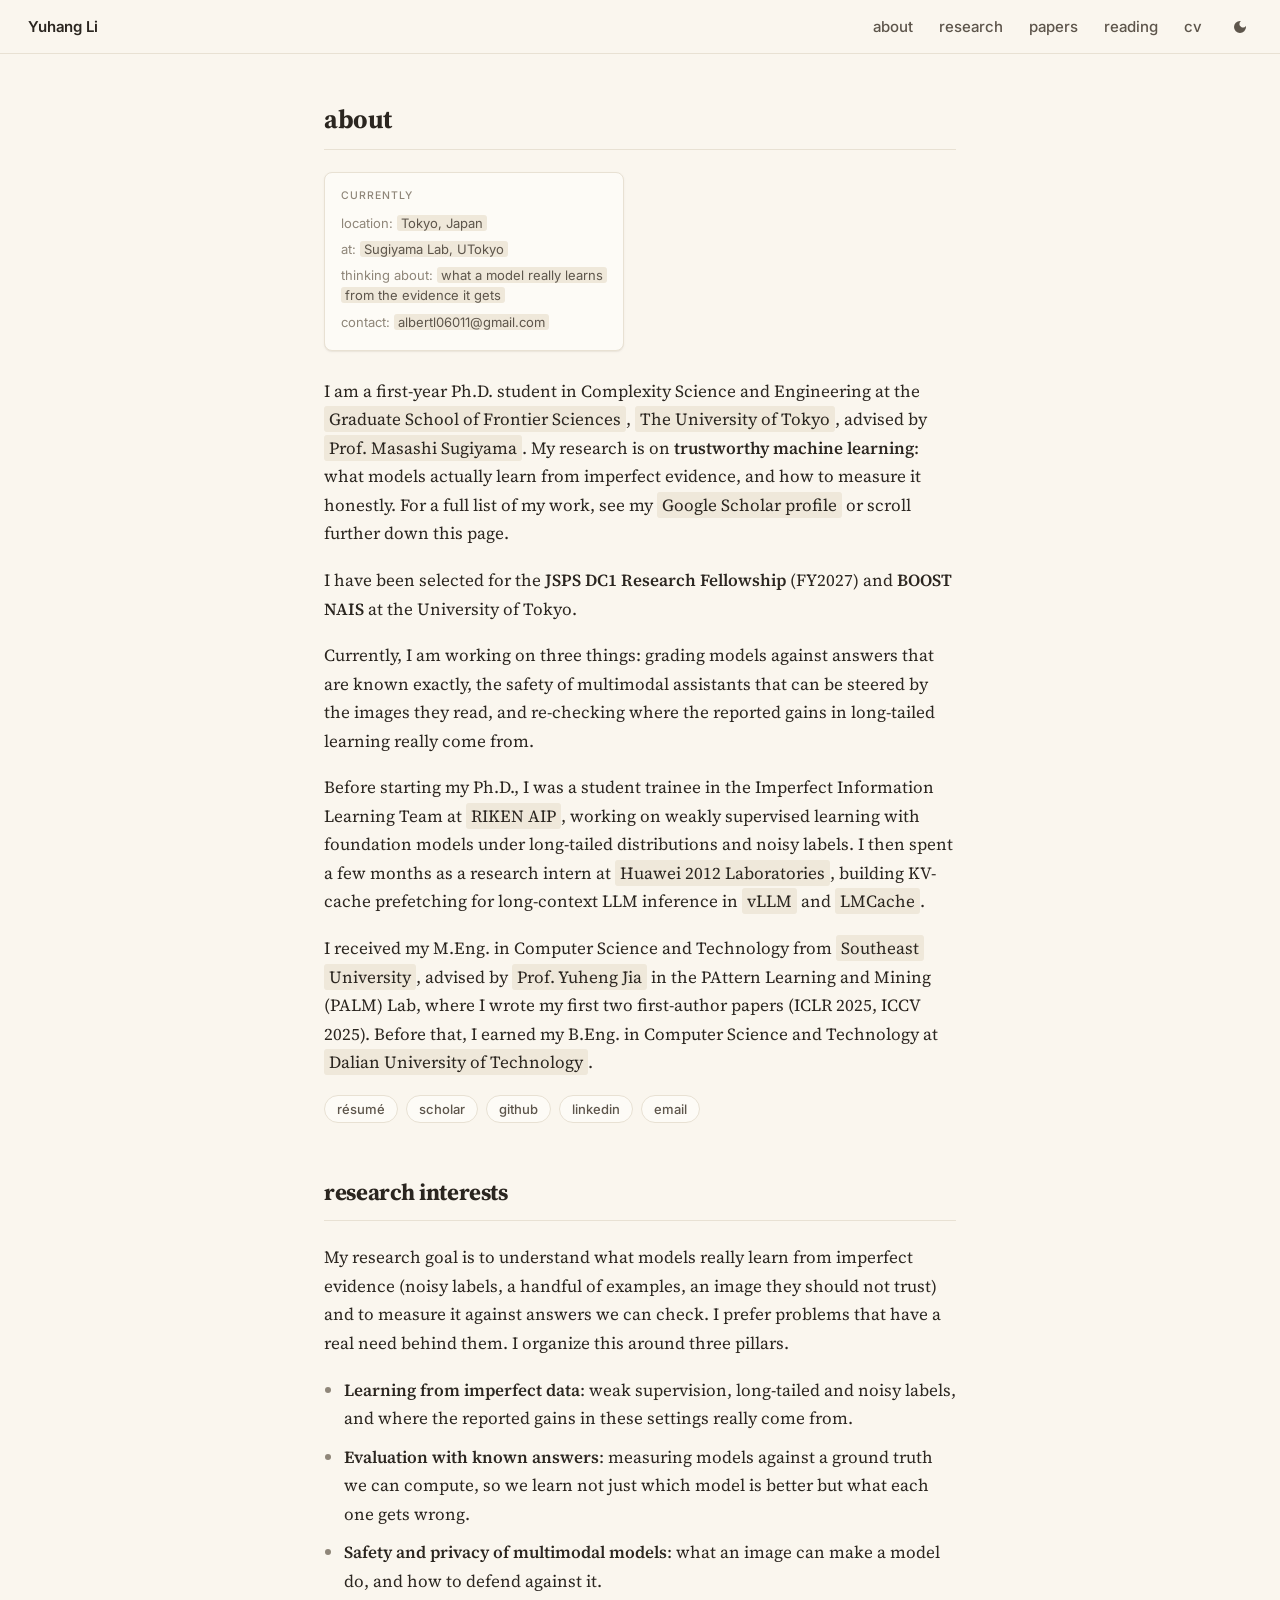
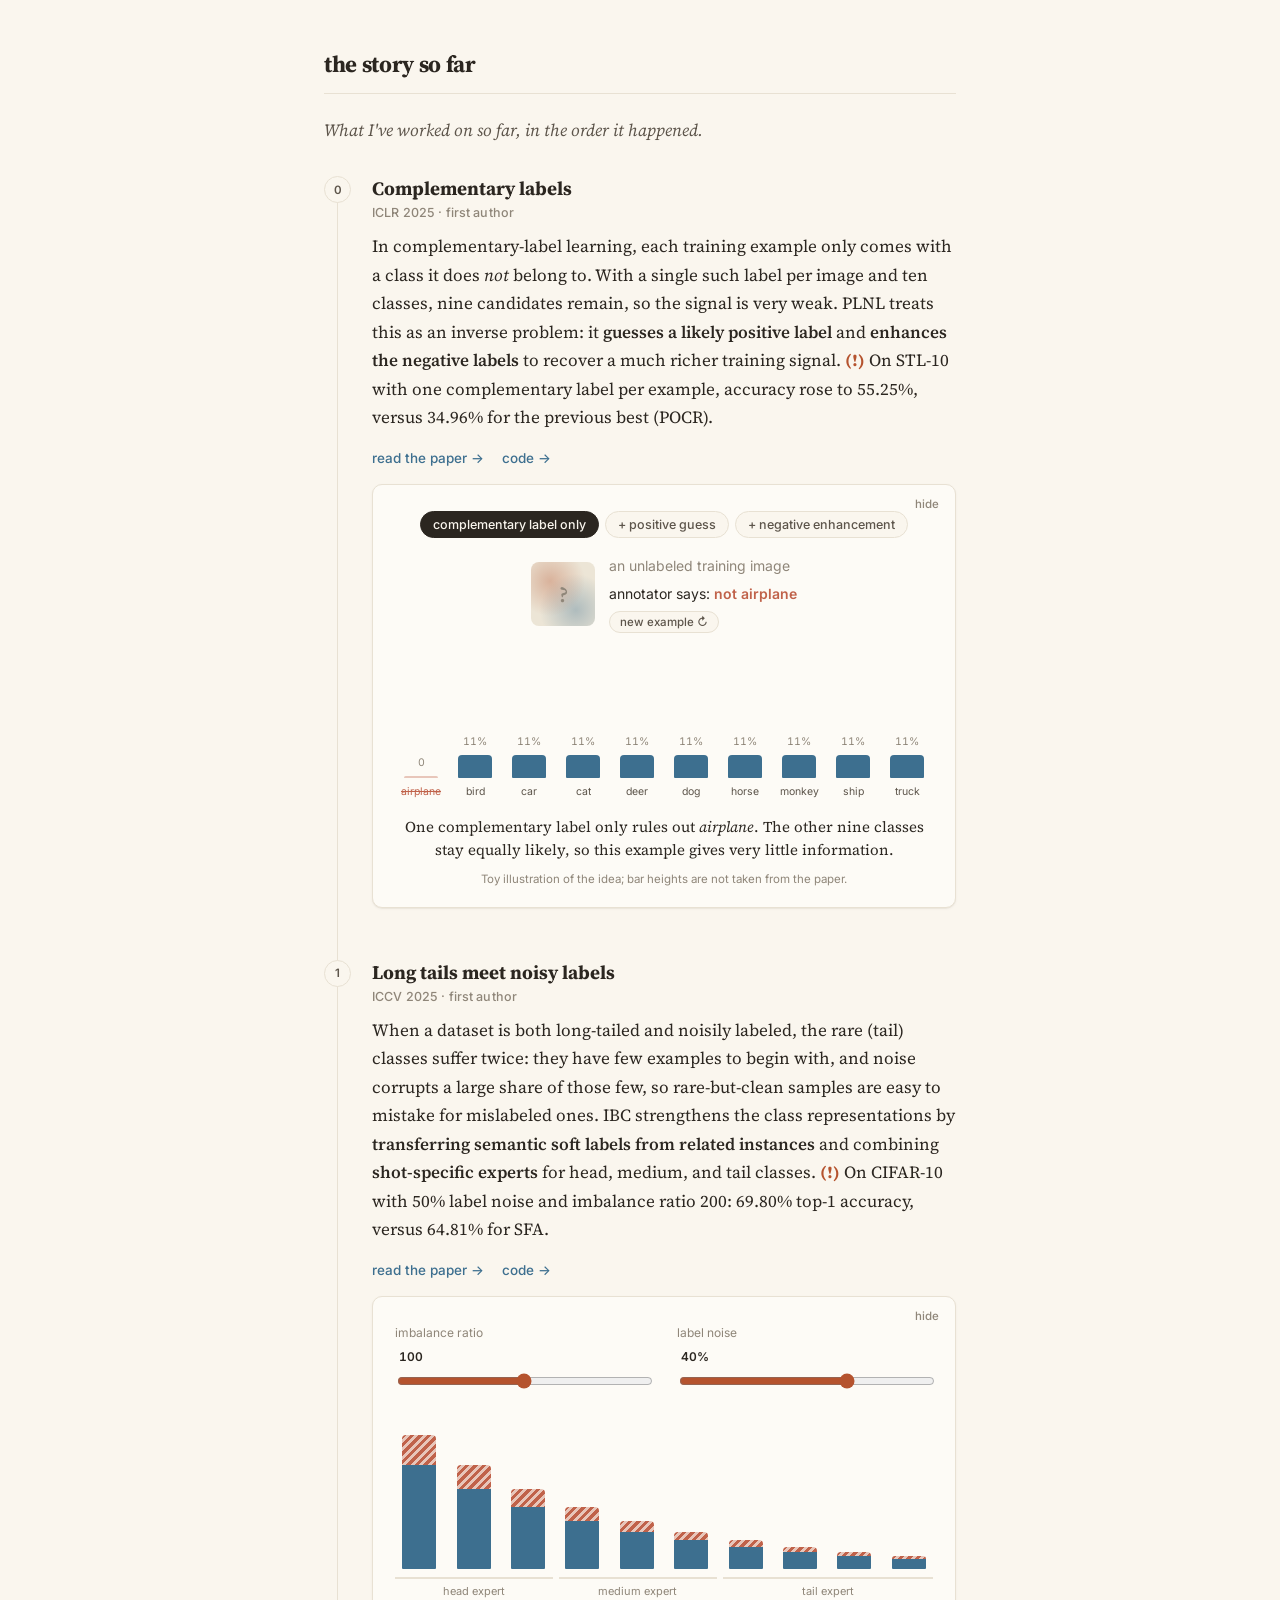
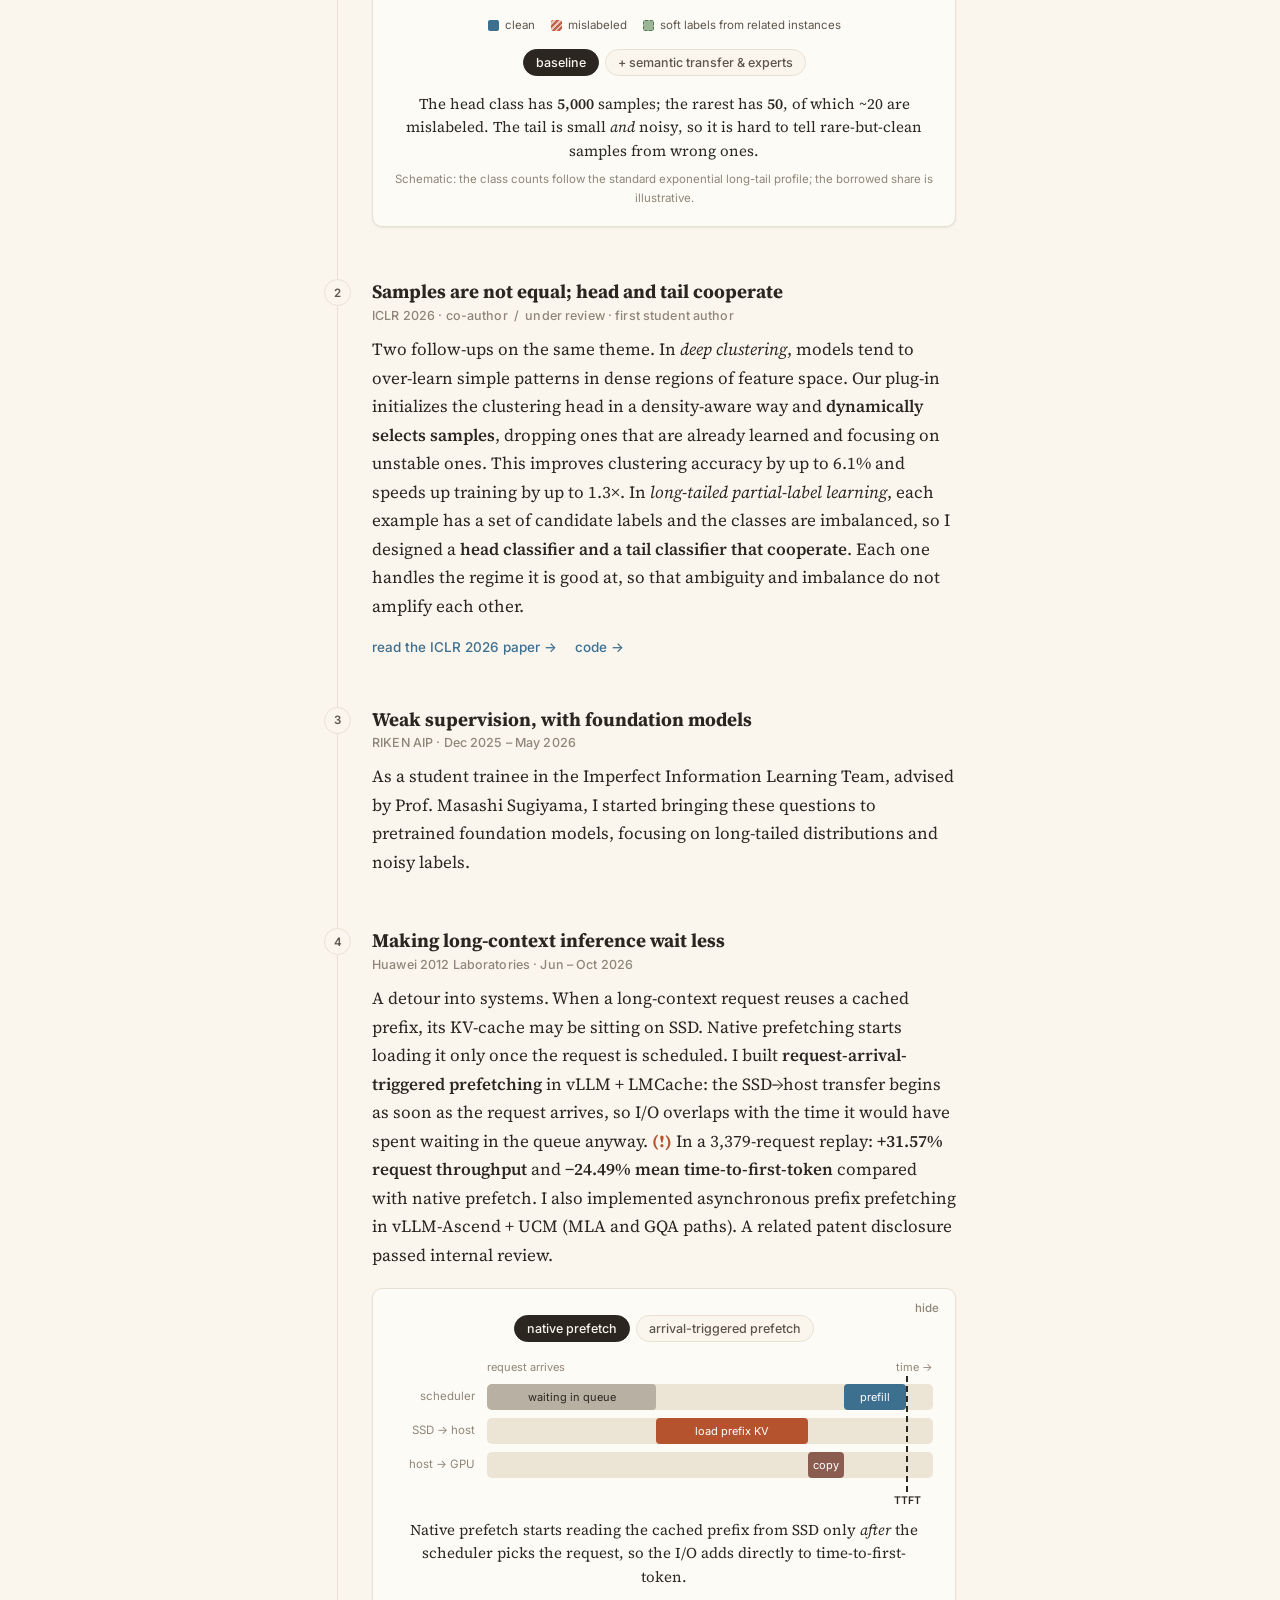
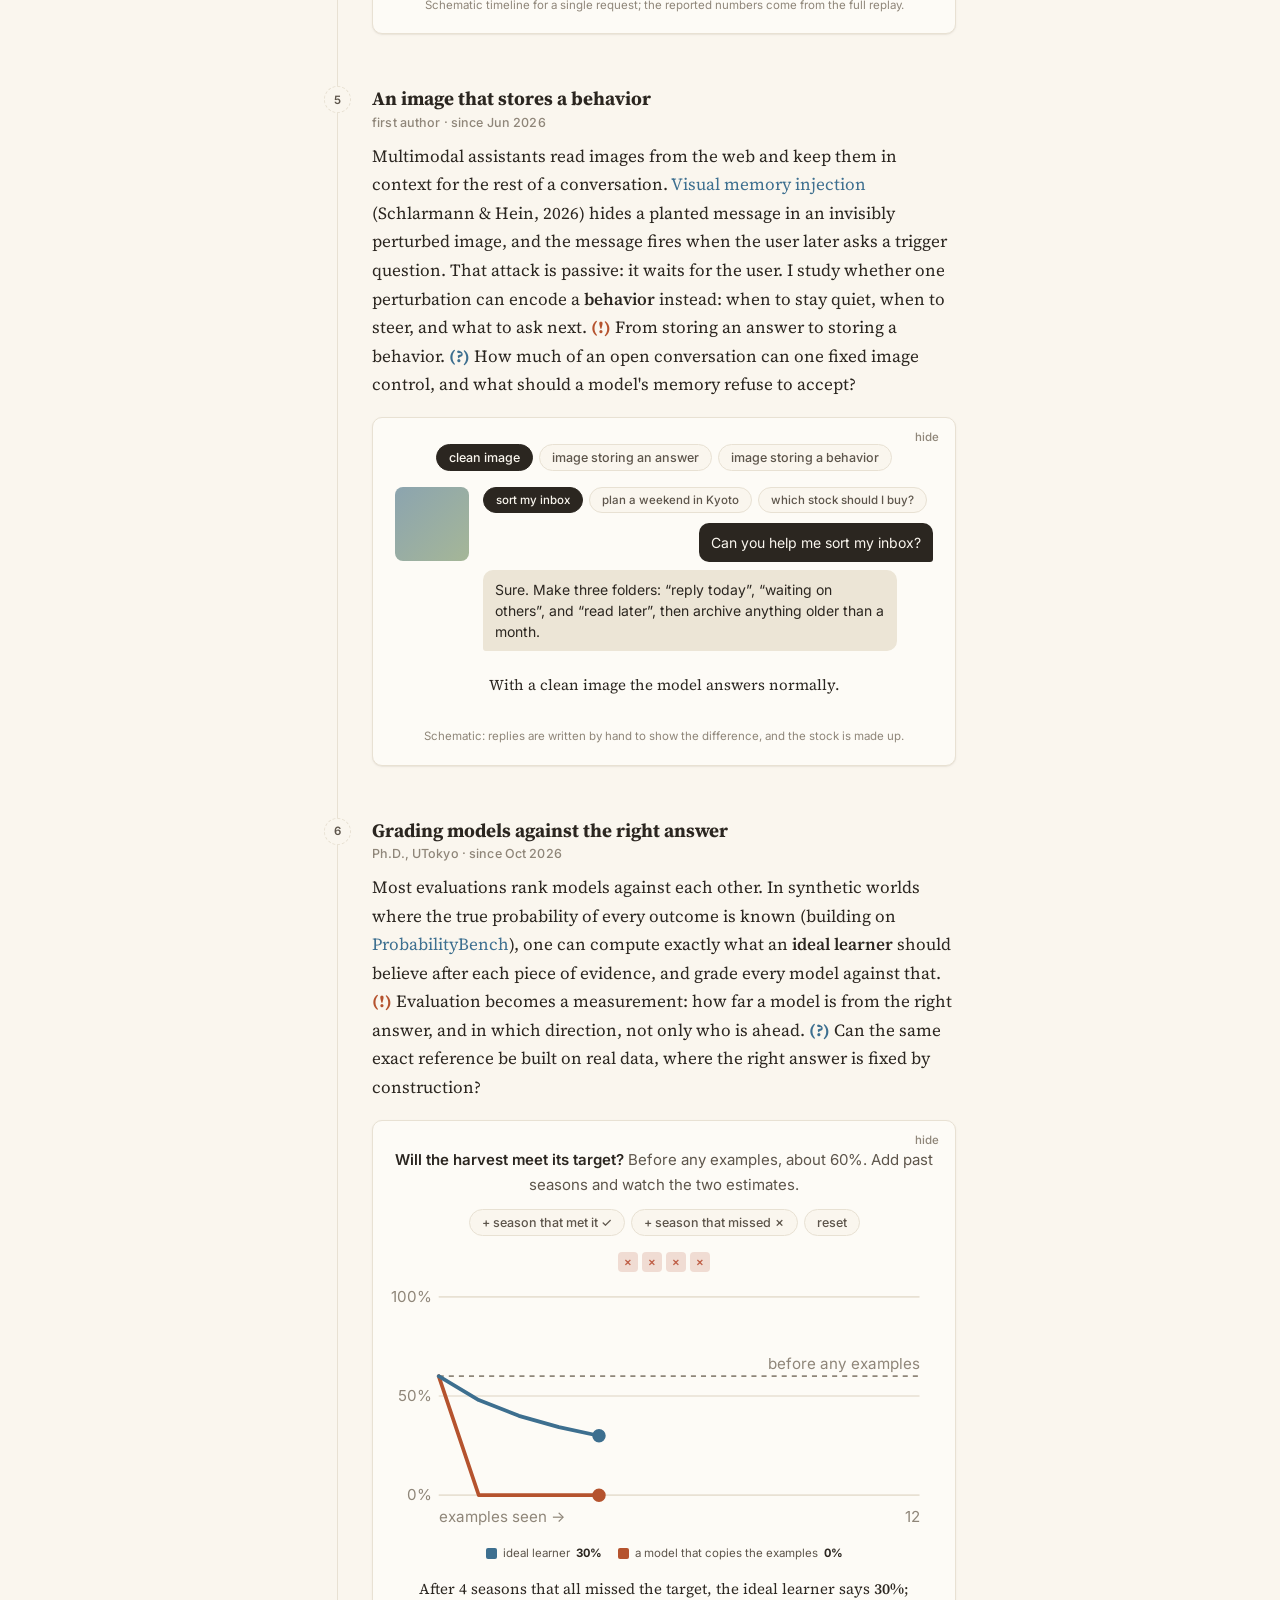
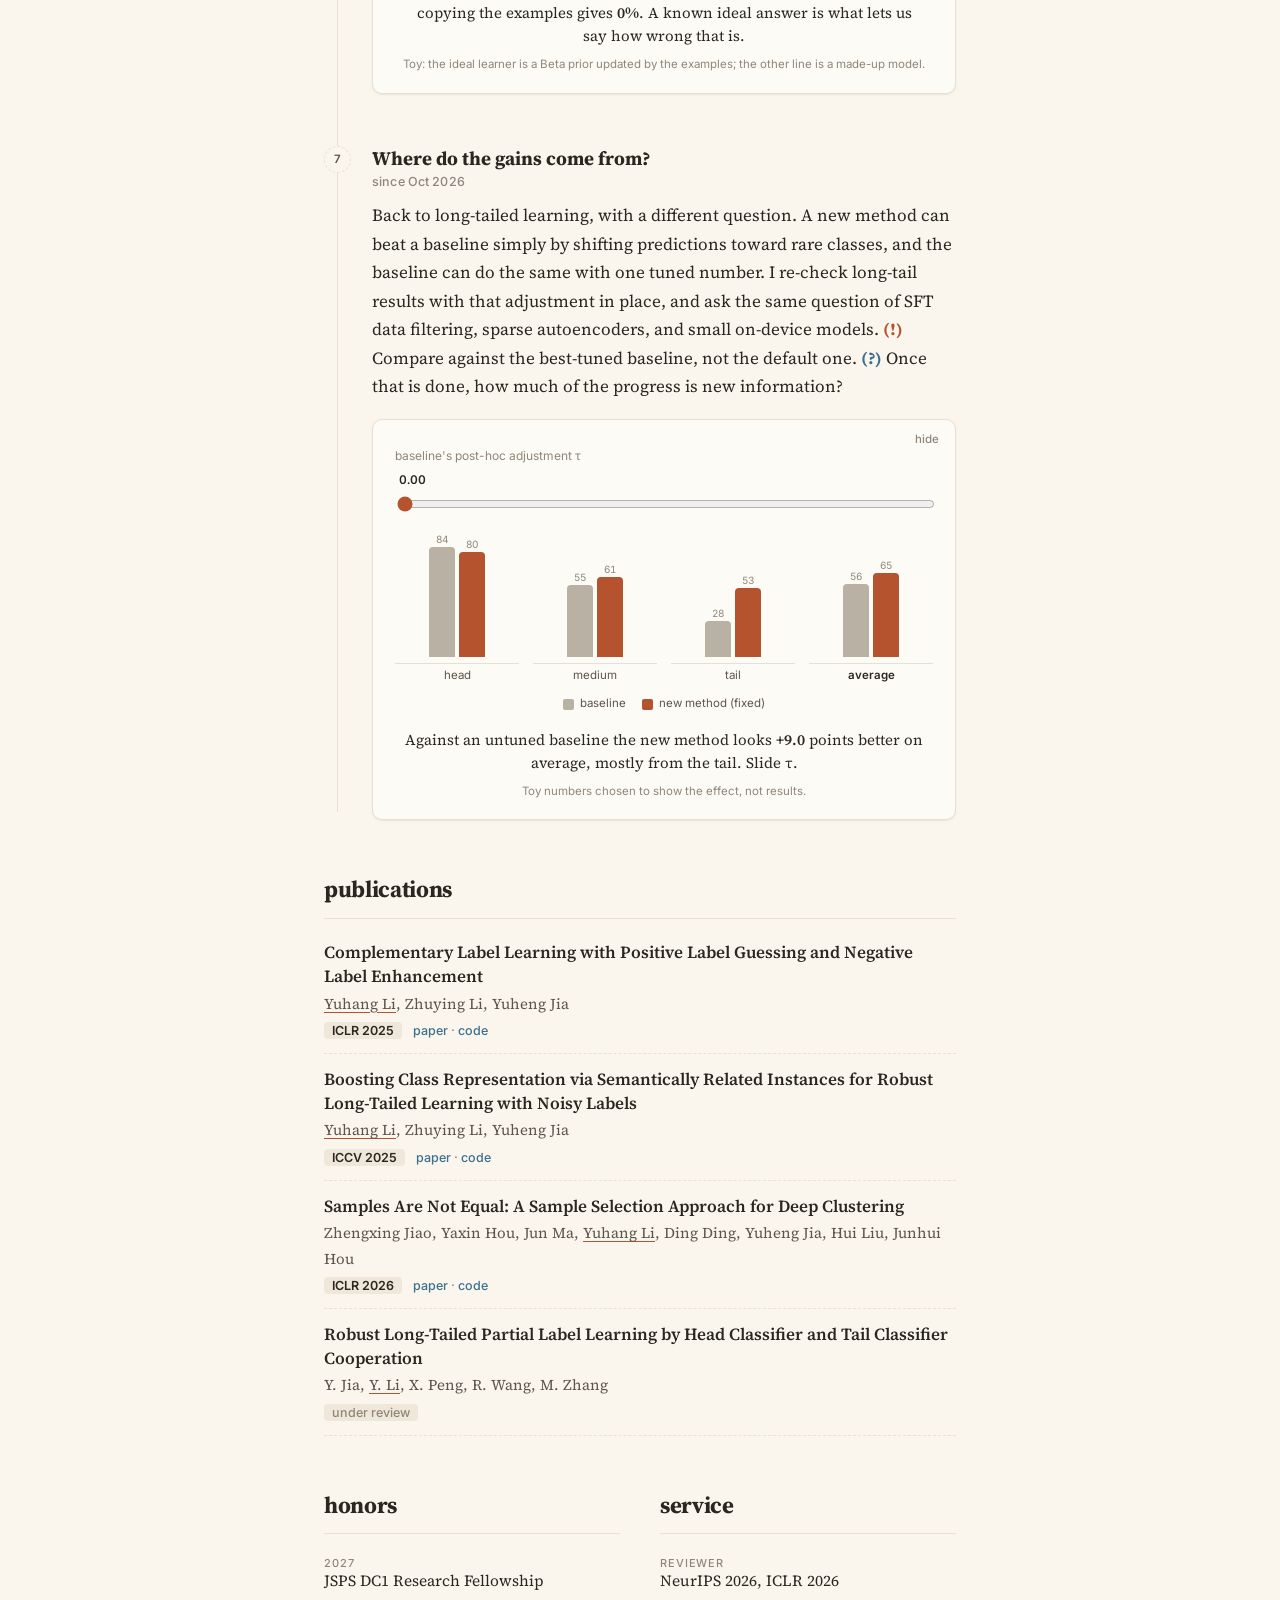
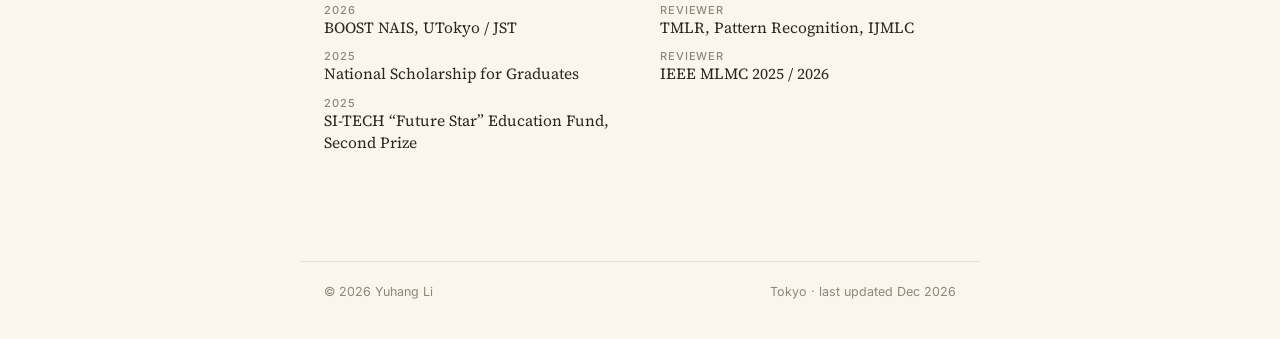
==== index.html @ 8ff369b9 "Rework ongoing steps in the style of the original reference site Drop the "not yet published" framin" ====
<!doctype html>
<html lang="en">
<head>
  <meta charset="utf-8">
  <meta name="viewport" content="width=device-width, initial-scale=1">
  <title>Yuhang Li</title>
  <meta name="description" content="Yuhang Li — Ph.D. student at the University of Tokyo working on trustworthy machine learning: learning from imperfect data, evaluation with known answers, and the safety of multimodal models.">
  <meta property="og:title" content="Yuhang Li">
  <meta property="og:description" content="Ph.D. student at the University of Tokyo · trustworthy machine learning · imperfect data, evaluation, multimodal safety.">
  <link rel="icon" href="data:image/svg+xml,%3Csvg xmlns='http://www.w3.org/2000/svg' viewBox='0 0 32 32'%3E%3Crect width='32' height='32' rx='7' fill='%232f2a24'/%3E%3Ctext x='16' y='22' font-family='Georgia,serif' font-size='17' font-weight='700' text-anchor='middle' fill='%23f7f3ea'%3Eyl%3C/text%3E%3C/svg%3E">
  <link rel="preconnect" href="https://fonts.googleapis.com">
  <link rel="preconnect" href="https://fonts.gstatic.com" crossorigin>
  <link href="https://fonts.googleapis.com/css2?family=Source+Serif+4:ital,opsz,wght@0,8..60,400;0,8..60,600;0,8..60,700;1,8..60,400&family=Inter:wght@400;500;600&display=swap" rel="stylesheet">
  <link rel="stylesheet" href="style.css?v=3">
  <script>
    try { var t = localStorage.getItem('theme'); if (t) document.documentElement.dataset.theme = t; } catch (e) {}
  </script>
</head>
<body>
  <header class="topbar">
    <a class="brand" href="./">Yuhang Li</a>
    <nav>
      <a href="./#about">about</a>
      <a href="./#story">research</a>
      <a class="nav-papers" href="./#publications">papers</a>
      <a href="reading.html">reading</a>
      <a href="https://github.com/yhli-ml/yhli-ml/blob/main/resume/Yuhang_Li_Research_Resume.pdf">cv</a>
      <button class="theme-toggle" id="themeToggle" aria-label="Toggle dark mode" title="Toggle dark mode">
        <svg viewBox="0 0 24 24" width="16" height="16" aria-hidden="true"><path fill="currentColor" d="M12 3a9 9 0 1 0 9 9c0-.46-.04-.92-.1-1.36a5.4 5.4 0 0 1-9.54-4.54A5.4 5.4 0 0 1 13.36 3.1C12.92 3.04 12.46 3 12 3Z"/></svg>
      </button>
    </nav>
  </header>

  <main>
    <!-- ───────────── about ───────────── -->
    <section id="about">
      <h1>about</h1>

      <aside class="card currently">
        <div class="label">currently</div>
        <dl>
          <div><dt>location:</dt> <dd><span class="hl">Tokyo, Japan</span></dd></div>
          <div><dt>at:</dt> <dd><a class="hl" href="https://www.ms.k.u-tokyo.ac.jp/sugi/">Sugiyama Lab, UTokyo</a></dd></div>
          <div><dt>thinking about:</dt> <dd><span class="hl">what a model really learns from the evidence it gets</span></dd></div>
          <div><dt>contact:</dt> <dd><a class="hl" href="mailto:albertl06011@gmail.com">albertl06011@gmail.com</a></dd></div>
        </dl>
      </aside>

      <p>
        I am a first-year Ph.D. student in Complexity Science and Engineering at the
        <a class="hl" href="https://www.k.u-tokyo.ac.jp/en/">Graduate School of Frontier Sciences</a>,
        <a class="hl" href="https://www.u-tokyo.ac.jp/en/">The University of Tokyo</a>, advised by
        <a class="hl" href="https://www.ms.k.u-tokyo.ac.jp/sugi/">Prof. Masashi Sugiyama</a>.
        My research is on <strong>trustworthy machine learning</strong>: what models actually learn from
        imperfect evidence, and how to measure it honestly.
        For a full list of my work, see my
        <a class="hl" href="https://scholar.google.com/citations?user=taHXmsoAAAAJ&amp;hl=en">Google Scholar profile</a>
        or scroll further down this page.
      </p>

      <p>
        I have been selected for the <strong>JSPS DC1 Research Fellowship</strong> (FY2027) and
        <strong>BOOST NAIS</strong> at the University of Tokyo.
      </p>

      <p>
        Currently, I am working on three things: grading models against answers that are known exactly, the
        safety of multimodal assistants that can be steered by the images they read, and re-checking where the
        reported gains in long-tailed learning really come from.
      </p>

      <p>
        Before starting my Ph.D., I was a student trainee in the Imperfect Information Learning Team at
        <a class="hl" href="https://aip.riken.jp/">RIKEN AIP</a>, working on weakly supervised learning with
        foundation models under long-tailed distributions and noisy labels. I then spent a few months as a
        research intern at <span class="hl">Huawei 2012 Laboratories</span>, building KV-cache prefetching for
        long-context LLM inference in <a class="hl" href="https://github.com/vllm-project/vllm">vLLM</a> and
        <a class="hl" href="https://github.com/LMCache/LMCache">LMCache</a>.
      </p>

      <p>
        I received my M.Eng. in Computer Science and Technology from <span class="hl">Southeast University</span>,
        advised by <span class="hl">Prof. Yuheng Jia</span> in the PAttern Learning and Mining (PALM) Lab, where I
        wrote my first two first-author papers (ICLR 2025, ICCV 2025). Before that, I earned my B.Eng. in Computer
        Science and Technology at <span class="hl">Dalian University of Technology</span>.
      </p>

      <div class="links">
        <a class="pill" href="https://github.com/yhli-ml/yhli-ml/blob/main/resume/Yuhang_Li_Research_Resume.pdf">résumé</a>
        <a class="pill" href="https://scholar.google.com/citations?user=taHXmsoAAAAJ&amp;hl=en">scholar</a>
        <a class="pill" href="https://github.com/yhli-ml">github</a>
        <a class="pill" href="https://www.linkedin.com/in/yuhang-li-7782b5361/">linkedin</a>
        <a class="pill" href="mailto:albertl06011@gmail.com">email</a>
      </div>
    </section>

    <!-- ───────────── interests ───────────── -->
    <section id="interests">
      <h2>research interests</h2>
      <p>
        My research goal is to understand what models really learn from imperfect evidence (noisy labels, a
        handful of examples, an image they should not trust) and to measure it against answers we can check.
        I prefer problems that have a real need behind them. I organize this around three pillars.
      </p>
      <ul class="pillars">
        <li><strong>Learning from imperfect data</strong>: weak supervision, long-tailed and noisy labels,
          and where the reported gains in these settings really come from.</li>
        <li><strong>Evaluation with known answers</strong>: measuring models against a ground truth we can
          compute, so we learn not just which model is better but what each one gets wrong.</li>
        <li><strong>Safety and privacy of multimodal models</strong>: what an image can make a model do,
          and how to defend against it.</li>
      </ul>
    </section>

    <!-- ───────────── story ───────────── -->
    <section id="story">
      <h2>the story so far</h2>
      <p class="lede"><em>What I've worked on so far, in the order it happened.</em></p>

      <ol class="timeline">
        <!-- 0 · PLNL -->
        <li class="step">
          <span class="num">0</span>
          <h3>Complementary labels</h3>
          <p class="venue">ICLR 2025 · first author</p>
          <p>
            In complementary-label learning, each training example only comes with a class it does
            <em>not</em> belong to. With a single such label per image and ten classes, nine candidates
            remain, so the signal is very weak. PLNL treats this as an inverse problem: it
            <strong>guesses a likely positive label</strong> and <strong>enhances the negative labels</strong>
            to recover a much richer training signal.
            <span class="mark">(!)</span> On STL-10 with one complementary label per example, accuracy rose to
            55.25%, versus 34.96% for the previous best (POCR).
          </p>
          <p class="actions">
            <a href="https://proceedings.iclr.cc/paper_files/paper/2025/hash/95b6e2ff961580e03c0a662a63a71812-Abstract-Conference.html">read the paper →</a>
            <a href="https://github.com/yhli-ml/PLNL">code →</a>
          </p>

          <figure class="demo" id="demo-cll">
            <button class="hide-btn" type="button">hide</button>
            <div class="demo-body">
              <div class="seg" role="group" aria-label="Supervision mode">
                <button type="button" data-mode="cl" class="on">complementary label only</button>
                <button type="button" data-mode="plg">+ positive guess</button>
                <button type="button" data-mode="nle">+ negative enhancement</button>
              </div>
              <div class="cll-image">
                <div class="thumb" aria-hidden="true">?</div>
                <div class="cll-meta">
                  <div class="small muted">an unlabeled training image</div>
                  <div class="cll-tag">annotator says: <strong>not <span id="cllNot">airplane</span></strong></div>
                  <button type="button" class="ghost" id="cllNew">new example ↻</button>
                </div>
              </div>
              <div class="bars" id="cllBars"></div>
              <figcaption id="cllCap"></figcaption>
              <p class="note">Toy illustration of the idea; bar heights are not taken from the paper.</p>
            </div>
          </figure>
        </li>

        <!-- 1 · IBC -->
        <li class="step">
          <span class="num">1</span>
          <h3>Long tails meet noisy labels</h3>
          <p class="venue">ICCV 2025 · first author</p>
          <p>
            When a dataset is both long-tailed and noisily labeled, the rare (tail) classes suffer twice: they have few
            examples to begin with, and noise corrupts a large share of those few, so rare-but-clean samples are easy to
            mistake for mislabeled ones. IBC strengthens the class representations
            by <strong>transferring semantic soft labels from related instances</strong> and combining
            <strong>shot-specific experts</strong> for head, medium, and tail classes.
            <span class="mark">(!)</span> On CIFAR-10 with 50% label noise and imbalance ratio 200: 69.80% top-1 accuracy,
            versus 64.81% for SFA.
          </p>
          <p class="actions">
            <a href="https://openaccess.thecvf.com/content/ICCV2025/html/Li_Boosting_Class_Representation_via_Semantically_Related_Instances_for_Robust_Long-Tailed_ICCV_2025_paper.html">read the paper →</a>
            <a href="https://github.com/yhli-ml/IBC">code →</a>
          </p>

          <figure class="demo" id="demo-lt">
            <button class="hide-btn" type="button">hide</button>
            <div class="demo-body">
              <div class="controls">
                <label>imbalance ratio <output id="ltRatioOut">100</output>
                  <input type="range" id="ltRatio" min="1" max="200" value="100">
                </label>
                <label>label noise <output id="ltNoiseOut">40%</output>
                  <input type="range" id="ltNoise" min="0" max="60" value="40">
                </label>
              </div>
              <div class="lt-chart" id="ltChart" aria-label="Samples per class"></div>
              <div class="lt-experts" id="ltExperts">
                <span data-g="head">head expert</span><span data-g="med">medium expert</span><span data-g="tail">tail expert</span>
              </div>
              <div class="legend">
                <span><i class="sw clean"></i>clean</span>
                <span><i class="sw noisy"></i>mislabeled</span>
                <span><i class="sw borrow"></i>soft labels from related instances</span>
              </div>
              <div class="seg" role="group" aria-label="Method">
                <button type="button" data-on="0" class="on">baseline</button>
                <button type="button" data-on="1">+ semantic transfer &amp; experts</button>
              </div>
              <figcaption id="ltCap"></figcaption>
              <p class="note">Schematic: the class counts follow the standard exponential long-tail profile; the borrowed share is illustrative.</p>
            </div>
          </figure>
        </li>

        <!-- 2 · collaborations -->
        <li class="step">
          <span class="num">2</span>
          <h3>Samples are not equal; head and tail cooperate</h3>
          <p class="venue">ICLR 2026 · co-author &nbsp;/&nbsp; under review · first student author</p>
          <p>
            Two follow-ups on the same theme. In <em>deep clustering</em>, models tend to over-learn simple patterns in
            dense regions of feature space. Our plug-in initializes the clustering head in a density-aware way and
            <strong>dynamically selects samples</strong>, dropping ones that are already learned and focusing on unstable ones.
            This improves clustering accuracy by up to 6.1% and speeds up training by up to 1.3×. In <em>long-tailed partial-label learning</em>,
            each example has a set of candidate labels and the classes are imbalanced, so I designed a
            <strong>head classifier and a tail classifier that cooperate</strong>. Each one handles the regime it is good at,
            so that ambiguity and imbalance do not amplify each other.
          </p>
          <p class="actions">
            <a href="https://proceedings.iclr.cc/paper_files/paper/2026/file/63ef323523f3be8b58ed9277cc747485-Paper-Conference.pdf">read the ICLR 2026 paper →</a>
            <a href="https://github.com/notoaudrey/Samples-Are-Not-Equal">code →</a>
          </p>
        </li>

        <!-- 3 · RIKEN -->
        <li class="step">
          <span class="num">3</span>
          <h3>Weak supervision, with foundation models</h3>
          <p class="venue">RIKEN AIP · Dec 2025 – May 2026</p>
          <p>
            As a student trainee in the Imperfect Information Learning Team, advised by Prof. Masashi Sugiyama,
            I started bringing these questions to pretrained foundation models, focusing on long-tailed
            distributions and noisy labels.
          </p>
        </li>

        <!-- 4 · Huawei -->
        <li class="step">
          <span class="num">4</span>
          <h3>Making long-context inference wait less</h3>
          <p class="venue">Huawei 2012 Laboratories · Jun – Oct 2026</p>
          <p>
            A detour into systems. When a long-context request reuses a cached prefix, its KV-cache may be sitting
            on SSD. Native prefetching starts loading it only once the request is scheduled. I built
            <strong>request-arrival-triggered prefetching</strong> in vLLM + LMCache: the SSD→host transfer begins as soon as
            the request arrives, so I/O overlaps with the time it would have spent waiting in the queue anyway.
            <span class="mark">(!)</span> In a 3,379-request replay: <strong>+31.57% request throughput</strong> and
            <strong>−24.49% mean time-to-first-token</strong> compared with native prefetch. I also implemented
            asynchronous prefix prefetching in vLLM-Ascend + UCM (MLA and GQA paths). A related patent disclosure
            passed internal review.
          </p>

          <figure class="demo" id="demo-kv">
            <button class="hide-btn" type="button">hide</button>
            <div class="demo-body">
              <div class="seg" role="group" aria-label="Prefetch strategy">
                <button type="button" data-kv="native" class="on">native prefetch</button>
                <button type="button" data-kv="ours">arrival-triggered prefetch</button>
              </div>
              <div class="kv">
                <div class="kv-axis"><span>request arrives</span><span>time →</span></div>
                <div class="kv-row">
                  <div class="kv-label">scheduler</div>
                  <div class="kv-track">
                    <div class="kv-bar queue" id="kvQueue">waiting in queue</div>
                    <div class="kv-bar compute" id="kvPrefill">prefill</div>
                  </div>
                </div>
                <div class="kv-row">
                  <div class="kv-label">SSD → host</div>
                  <div class="kv-track">
                    <div class="kv-bar io" id="kvIO">load prefix KV</div>
                  </div>
                </div>
                <div class="kv-row">
                  <div class="kv-label">host → GPU</div>
                  <div class="kv-track">
                    <div class="kv-bar io2" id="kvH2D">copy</div>
                  </div>
                </div>
                <div class="kv-ttft" id="kvTTFT"><span>TTFT</span></div>
              </div>
              <figcaption id="kvCap"></figcaption>
              <p class="note">Schematic timeline for a single request; the reported numbers come from the full replay.</p>
            </div>
          </figure>
        </li>

        <!-- 5 · visual memory injection -->
        <li class="step future">
          <span class="num">5</span>
          <h3>An image that stores a behavior</h3>
          <p class="venue">first author · since Jun 2026</p>
          <p>
            Multimodal assistants read images from the web and keep them in context for the rest of a conversation.
            <a href="https://arxiv.org/abs/2602.15927">Visual memory injection</a> (Schlarmann &amp; Hein, 2026) hides
            a planted message in an invisibly perturbed image, and the message fires when the user later asks a trigger
            question. That attack is passive: it waits for the user. I study whether one perturbation can encode a
            <strong>behavior</strong> instead: when to stay quiet, when to steer, and what to ask next.
            <span class="mark">(!)</span> From storing an answer to storing a behavior.
            <span class="mark q">(?)</span> How much of an open conversation can one fixed image control, and what
            should a model's memory refuse to accept?
          </p>

          <figure class="demo" id="demo-vmi">
            <button class="hide-btn" type="button">hide</button>
            <div class="demo-body">
              <div class="seg" id="vmiImg" role="group" aria-label="Image in context">
                <button type="button" data-img="clean" class="on">clean image</button>
                <button type="button" data-img="answer">image storing an answer</button>
                <button type="button" data-img="behavior">image storing a behavior</button>
              </div>
              <div class="chat">
                <div class="chat-img" id="vmiThumb" aria-hidden="true"></div>
                <div class="chat-col">
                  <div class="seg chat-asks" id="vmiAsk" role="group" aria-label="What the user asks">
                    <button type="button" data-q="0" class="on">sort my inbox</button>
                    <button type="button" data-q="1">plan a weekend in Kyoto</button>
                    <button type="button" data-q="2">which stock should I buy?</button>
                  </div>
                  <div class="bubble user" id="vmiUser"></div>
                  <div class="bubble bot" id="vmiBot"></div>
                </div>
              </div>
              <figcaption id="vmiCap"></figcaption>
              <p class="note">Schematic: replies are written by hand to show the difference, and the stock is made up.</p>
            </div>
          </figure>
        </li>

        <!-- 6 · evaluation with known answers -->
        <li class="step future">
          <span class="num">6</span>
          <h3>Grading models against the right answer</h3>
          <p class="venue">Ph.D., UTokyo · since Oct 2026</p>
          <p>
            Most evaluations rank models against each other. In synthetic worlds where the true probability of every
            outcome is known (building on <a href="https://arxiv.org/abs/2610.17016">ProbabilityBench</a>), one can
            compute exactly what an <strong>ideal learner</strong> should believe after each piece of evidence, and
            grade every model against that.
            <span class="mark">(!)</span> Evaluation becomes a measurement: how far a model is from the right answer,
            and in which direction, not only who is ahead.
            <span class="mark q">(?)</span> Can the same exact reference be built on real data, where the right answer
            is fixed by construction?
          </p>

          <figure class="demo" id="demo-ev">
            <button class="hide-btn" type="button">hide</button>
            <div class="demo-body">
              <p class="ev-q"><strong>Will the harvest meet its target?</strong> Before any examples, about 60%.
                Add past seasons and watch the two estimates.</p>
              <div class="seg" role="group" aria-label="Add an example">
                <button type="button" id="evHit">+ season that met it ✓</button>
                <button type="button" id="evMiss">+ season that missed ✗</button>
                <button type="button" id="evReset">reset</button>
              </div>
              <div class="ev-chips" id="evChips"></div>
              <svg class="ev-chart" id="evChart" viewBox="0 0 320 150" role="img" aria-label="Estimates after each example"></svg>
              <div class="legend">
                <span><i class="sw ev-ideal"></i>ideal learner <b id="evIdealOut"></b></span>
                <span><i class="sw ev-model"></i>a model that copies the examples <b id="evModelOut"></b></span>
              </div>
              <figcaption id="evCap"></figcaption>
              <p class="note">Toy: the ideal learner is a Beta prior updated by the examples; the other line is a made-up model.</p>
            </div>
          </figure>
        </li>

        <!-- 7 · where gains come from -->
        <li class="step future">
          <span class="num">7</span>
          <h3>Where do the gains come from?</h3>
          <p class="venue">since Oct 2026</p>
          <p>
            Back to long-tailed learning, with a different question. A new method can beat a baseline simply by
            shifting predictions toward rare classes, and the baseline can do the same with one tuned number.
            I re-check long-tail results with that adjustment in place, and ask the same question of SFT data
            filtering, sparse autoencoders, and small on-device models.
            <span class="mark">(!)</span> Compare against the best-tuned baseline, not the default one.
            <span class="mark q">(?)</span> Once that is done, how much of the progress is new information?
          </p>

          <figure class="demo" id="demo-gain">
            <button class="hide-btn" type="button">hide</button>
            <div class="demo-body">
              <div class="controls one">
                <label>baseline's post-hoc adjustment τ <output id="gTauOut">0.0</output>
                  <input type="range" id="gTau" min="0" max="2" step="0.05" value="0">
                </label>
              </div>
              <div class="gain" id="gChart"></div>
              <div class="legend">
                <span><i class="sw g-base"></i>baseline</span>
                <span><i class="sw g-new"></i>new method (fixed)</span>
              </div>
              <figcaption id="gCap"></figcaption>
              <p class="note">Toy numbers chosen to show the effect, not results.</p>
            </div>
          </figure>
        </li>
      </ol>
    </section>

    <!-- ───────────── publications ───────────── -->
    <section id="publications">
      <h2>publications</h2>
      <ul class="pubs">
        <li>
          <div class="pub-title">Complementary Label Learning with Positive Label Guessing and Negative Label Enhancement</div>
          <div class="pub-authors"><u>Yuhang Li</u>, Zhuying Li, Yuheng Jia</div>
          <div class="pub-venue"><span class="tag">ICLR 2025</span>
            <a href="https://proceedings.iclr.cc/paper_files/paper/2025/hash/95b6e2ff961580e03c0a662a63a71812-Abstract-Conference.html">paper</a> ·
            <a href="https://github.com/yhli-ml/PLNL">code</a></div>
        </li>
        <li>
          <div class="pub-title">Boosting Class Representation via Semantically Related Instances for Robust Long-Tailed Learning with Noisy Labels</div>
          <div class="pub-authors"><u>Yuhang Li</u>, Zhuying Li, Yuheng Jia</div>
          <div class="pub-venue"><span class="tag">ICCV 2025</span>
            <a href="https://openaccess.thecvf.com/content/ICCV2025/html/Li_Boosting_Class_Representation_via_Semantically_Related_Instances_for_Robust_Long-Tailed_ICCV_2025_paper.html">paper</a> ·
            <a href="https://github.com/yhli-ml/IBC">code</a></div>
        </li>
        <li>
          <div class="pub-title">Samples Are Not Equal: A Sample Selection Approach for Deep Clustering</div>
          <div class="pub-authors">Zhengxing Jiao, Yaxin Hou, Jun Ma, <u>Yuhang Li</u>, Ding Ding, Yuheng Jia, Hui Liu, Junhui Hou</div>
          <div class="pub-venue"><span class="tag">ICLR 2026</span>
            <a href="https://proceedings.iclr.cc/paper_files/paper/2026/file/63ef323523f3be8b58ed9277cc747485-Paper-Conference.pdf">paper</a> ·
            <a href="https://github.com/notoaudrey/Samples-Are-Not-Equal">code</a></div>
        </li>
        <li>
          <div class="pub-title">Robust Long-Tailed Partial Label Learning by Head Classifier and Tail Classifier Cooperation</div>
          <div class="pub-authors">Y. Jia, <u>Y. Li</u>, X. Peng, R. Wang, M. Zhang</div>
          <div class="pub-venue"><span class="tag muted-tag">under review</span></div>
        </li>
      </ul>
    </section>

    <!-- ───────────── honors & service ───────────── -->
    <section id="misc" class="two-col">
      <div>
        <h2>honors</h2>
        <ul class="plain">
          <li><span class="yr">2027</span> JSPS DC1 Research Fellowship</li>
          <li><span class="yr">2026</span> BOOST NAIS, UTokyo / JST</li>
          <li><span class="yr">2025</span> National Scholarship for Graduates</li>
          <li><span class="yr">2025</span> SI-TECH “Future Star” Education Fund, Second Prize</li>
        </ul>
      </div>
      <div>
        <h2>service</h2>
        <ul class="plain">
          <li><span class="yr">reviewer</span> NeurIPS 2026, ICLR 2026</li>
          <li><span class="yr">reviewer</span> TMLR, Pattern Recognition, IJMLC</li>
          <li><span class="yr">reviewer</span> IEEE MLMC 2025 / 2026</li>
        </ul>
      </div>
    </section>
  </main>

  <footer>
    <span>© <span id="year">2026</span> Yuhang Li</span>
    <span>Tokyo · last updated <span id="updated">Nov 2026</span></span>
  </footer>

  <script src="script.js?v=3"></script>
</body>
</html>
---- style.css ----
/* ─────────────── tokens ─────────────── */
:root {
  --bg: #faf6ee;
  --surface: #fdfbf6;
  --ink: #2b2620;
  --ink-2: #5d554b;
  --muted: #8f8679;
  --rule: #e8e1d3;
  --hl: #efe8da;
  --hl-hover: #e5dac4;
  --accent: #b5532e;     /* terracotta */
  --accent-2: #3d6f8f;   /* slate blue */
  --good: #4f7d4a;
  --bad: #c0624a;
  --bar-bg: #ece5d6;
  --shadow: 0 1px 0 rgba(60, 45, 20, .04), 0 1px 3px rgba(60, 45, 20, .05);
  --serif: "Source Serif 4", Georgia, "Times New Roman", serif;
  --sans: Inter, -apple-system, BlinkMacSystemFont, "Segoe UI", sans-serif;
  color-scheme: light;
}
@media (prefers-color-scheme: dark) {
  :root:not([data-theme="light"]) {
    --bg: #1b1916; --surface: #23201c; --ink: #ece6da; --ink-2: #c3bbad; --muted: #8e877b;
    --rule: #36322b; --hl: #2f2b25; --hl-hover: #3b362e; --accent: #e08a62; --accent-2: #7fb0d0;
    --good: #8cbc84; --bad: #e08a72; --bar-bg: #312d27; --shadow: none; color-scheme: dark;
  }
}
:root[data-theme="dark"] {
  --bg: #1b1916; --surface: #23201c; --ink: #ece6da; --ink-2: #c3bbad; --muted: #8e877b;
  --rule: #36322b; --hl: #2f2b25; --hl-hover: #3b362e; --accent: #e08a62; --accent-2: #7fb0d0;
  --good: #8cbc84; --bad: #e08a72; --bar-bg: #312d27; --shadow: none; color-scheme: dark;
}

/* ─────────────── base ─────────────── */
* { box-sizing: border-box; }
html { scroll-behavior: smooth; scroll-padding-top: 72px; -webkit-text-size-adjust: 100%; }
body {
  margin: 0; background: var(--bg); color: var(--ink);
  font: 17px/1.68 var(--serif); font-optical-sizing: auto;
  -webkit-font-smoothing: antialiased; transition: background .25s, color .25s;
}
a { color: inherit; text-decoration: none; }
p a:not(.hl), .actions a, .pub-venue a { color: var(--accent-2); }
p a:not(.hl):hover, .actions a:hover, .pub-venue a:hover { text-decoration: underline; text-underline-offset: 3px; }
strong { font-weight: 600; }
.hl {
  background: var(--hl); padding: 1px 5px; border-radius: 3px;
  box-decoration-break: clone; -webkit-box-decoration-break: clone; transition: background .15s;
}
a.hl:hover { background: var(--hl-hover); }
.muted { color: var(--muted); }
.small { font-size: 14px; }

/* ─────────────── top bar ─────────────── */
.topbar {
  position: sticky; top: 0; z-index: 10;
  display: flex; align-items: center; justify-content: space-between;
  padding: 14px 28px; background: color-mix(in srgb, var(--bg) 88%, transparent);
  backdrop-filter: saturate(1.2) blur(8px); -webkit-backdrop-filter: saturate(1.2) blur(8px);
  border-bottom: 1px solid var(--rule); font-family: var(--sans);
}
.brand { font-weight: 600; font-size: 15px; letter-spacing: -.01em; }
.topbar nav { display: flex; align-items: center; gap: 26px; font-size: 15px; font-weight: 500; }
.topbar nav a { color: var(--ink-2); transition: color .15s; }
.topbar nav a:hover { color: var(--ink); }
.theme-toggle {
  border: 0; background: none; color: var(--ink-2); cursor: pointer; padding: 4px; border-radius: 6px;
  display: grid; place-items: center;
}
.theme-toggle:hover { color: var(--ink); background: var(--hl); }

/* ─────────────── layout ─────────────── */
main { max-width: 680px; margin: 0 auto; padding: 32px 24px 40px; }
section { margin-bottom: 56px; }
h1, h2 {
  font-weight: 700; letter-spacing: -.015em; line-height: 1.2;
  padding-bottom: 14px; border-bottom: 1px solid var(--rule); margin: 0 0 22px;
}
h1 { font-size: 26px; margin-top: 18px; }
h2 { font-size: 23px; }
h3 { font-size: 19px; margin: 0; line-height: 1.3; }
p { margin: 0 0 18px; }

/* ─────────────── cards ─────────────── */
.card {
  background: var(--surface); border: 1px solid var(--rule); border-radius: 8px;
  box-shadow: var(--shadow); font-family: var(--sans);
}
.currently { padding: 14px 16px 12px; max-width: 300px; margin-bottom: 26px; font-size: 13px; }
.label {
  font-size: 10.5px; letter-spacing: .1em; text-transform: uppercase; color: var(--muted);
  font-weight: 500; margin-bottom: 8px;
}
.currently dl { margin: 0; }
.currently dl > div { margin-bottom: 6px; line-height: 1.55; }
.currently dt { display: inline; color: var(--muted); }
.currently dd { display: inline; margin: 0; color: var(--ink-2); }
.currently .hl { padding: 0 4px; }

.links { display: flex; flex-wrap: wrap; gap: 8px; margin-top: 6px; }
.pill {
  font: 500 13px var(--sans); padding: 5px 12px; border-radius: 999px;
  border: 1px solid var(--rule); background: var(--surface); color: var(--ink-2);
  transition: border-color .15s, color .15s, transform .15s;
}
.pill:hover { border-color: var(--accent); color: var(--accent); transform: translateY(-1px); }

/* ─────────────── interests ─────────────── */
.pillars { padding-left: 20px; margin: 0; }
.pillars li { margin-bottom: 10px; }
.pillars li::marker { color: var(--muted); }

/* ─────────────── timeline ─────────────── */
.lede { color: var(--ink-2); }
.timeline { list-style: none; padding: 0; margin: 32px 0 0; position: relative; }
.timeline::before {
  content: ""; position: absolute; left: 13px; top: 8px; bottom: 8px; width: 1px; background: var(--rule);
}
.step { position: relative; padding-left: 48px; margin-bottom: 52px; }
.step:last-child { margin-bottom: 0; }
.num {
  position: absolute; left: 0; top: 0; width: 27px; height: 27px; border-radius: 50%;
  display: grid; place-items: center; background: var(--bg); border: 1px solid var(--rule);
  font: 600 11.5px var(--sans); color: var(--ink-2);
}
.step.future .num { border-style: dashed; }
.venue { font: 500 12.5px var(--sans); color: var(--muted); margin: 4px 0 12px; letter-spacing: .01em; }
.mark { font-weight: 700; color: var(--accent); }
.mark.q { color: var(--accent-2); }
.actions { display: flex; gap: 18px; font: 500 13.5px var(--sans); }

/* ─────────────── demo figure ─────────────── */
.demo {
  position: relative; margin: 8px 0 0; padding: 26px 22px 18px;
  background: var(--surface); border: 1px solid var(--rule); border-radius: 10px; box-shadow: var(--shadow);
  font-family: var(--sans); font-size: 13px; color: var(--ink-2);
}
.demo.collapsed { padding: 12px 22px; }
.demo.collapsed .demo-body { display: none; }
.demo.collapsed::before { content: "interactive figure"; color: var(--muted); font-size: 12px; }
.hide-btn {
  position: absolute; top: 10px; right: 12px; border: 0; background: none; cursor: pointer;
  font: 500 11.5px var(--sans); color: var(--muted); padding: 2px 4px;
}
.hide-btn:hover { color: var(--ink); }
.demo figcaption {
  margin-top: 14px; font: 15px/1.55 var(--serif); color: var(--ink); text-align: center;
  min-height: 3.1em; max-width: 520px; margin-left: auto; margin-right: auto;
}
.note { font-size: 11.5px; color: var(--muted); text-align: center; margin: 8px 0 0; }

.seg { display: flex; flex-wrap: wrap; justify-content: center; gap: 6px; margin-bottom: 16px; }
.seg button, .ghost {
  font: 500 12.5px var(--sans); color: var(--ink-2); background: var(--bg);
  border: 1px solid var(--rule); border-radius: 999px; padding: 5px 12px; cursor: pointer;
  transition: background .15s, color .15s, border-color .15s;
}
.seg button:hover, .ghost:hover { border-color: var(--muted); color: var(--ink); }
.seg button.on { background: var(--ink); color: var(--bg); border-color: var(--ink); }
.seg button:focus-visible, .ghost:focus-visible, .hide-btn:focus-visible, .theme-toggle:focus-visible {
  outline: 2px solid var(--accent-2); outline-offset: 2px;
}

/* complementary-label demo */
.cll-image { display: flex; align-items: center; gap: 14px; justify-content: center; margin-bottom: 18px; }
.thumb {
  width: 64px; height: 64px; border-radius: 8px; flex: none;
  background:
    radial-gradient(circle at 30% 30%, color-mix(in srgb, var(--accent) 35%, transparent), transparent 55%),
    radial-gradient(circle at 70% 75%, color-mix(in srgb, var(--accent-2) 35%, transparent), transparent 55%),
    var(--bar-bg);
  display: grid; place-items: center; font: 600 22px var(--serif); color: var(--muted);
}
.cll-meta { display: flex; flex-direction: column; gap: 4px; align-items: flex-start; }
.cll-tag { font-size: 14px; color: var(--ink); }
.cll-tag strong { color: var(--bad); }
.ghost { padding: 3px 10px; font-size: 11.5px; margin-top: 2px; }

.bars { display: grid; grid-template-columns: repeat(10, 1fr); gap: 6px; align-items: end; height: 150px; padding: 0 2px; }
.bar { display: flex; flex-direction: column; align-items: center; justify-content: flex-end; height: 100%; gap: 5px; min-width: 0; }
.bar .fill {
  width: 100%; max-width: 34px; border-radius: 4px 4px 1px 1px; background: var(--accent-2);
  transition: height .45s cubic-bezier(.3,.7,.2,1), background .3s, opacity .3s; min-height: 2px;
}
.bar .p { font-size: 10.5px; color: var(--muted); font-variant-numeric: tabular-nums; }
.bar .name { font-size: 10.5px; color: var(--ink-2); white-space: nowrap; overflow: hidden; text-overflow: ellipsis; max-width: 100%; }
.bar.neg .fill { background: var(--bad); opacity: .35; }
.bar.neg .name { text-decoration: line-through; color: var(--bad); }
.bar.enh .fill { background: var(--bad); opacity: .18; }
.bar.enh .name { text-decoration: line-through; color: var(--muted); }
.bar.guess .fill { background: var(--accent); }
.bar.guess .name { color: var(--accent); font-weight: 600; }

/* long-tail demo */
.controls { display: grid; grid-template-columns: 1fr 1fr; gap: 10px 26px; margin-bottom: 18px; }
.controls label { display: flex; flex-direction: column; gap: 4px; font-size: 12px; color: var(--muted); }
.controls output { color: var(--ink); font-weight: 600; font-variant-numeric: tabular-nums; margin-left: 4px; }
input[type="range"] { width: 100%; accent-color: var(--accent); }
.lt-chart { display: grid; grid-template-columns: repeat(10, 1fr); gap: 6px; height: 160px; align-items: end; }
.lt-col { display: flex; flex-direction: column-reverse; height: 100%; justify-content: flex-start; align-items: center; }
.lt-col .seg-clean, .lt-col .seg-noisy, .lt-col .seg-borrow {
  width: 100%; max-width: 34px; transition: height .45s cubic-bezier(.3,.7,.2,1);
}
.seg-clean { background: var(--accent-2); border-radius: 0 0 1px 1px; }
.seg-noisy {
  background: repeating-linear-gradient(135deg, var(--bad) 0 3px, color-mix(in srgb, var(--bad) 35%, transparent) 3px 6px);
}
.seg-borrow {
  background: color-mix(in srgb, var(--good) 55%, transparent);
  border: 1px dashed var(--good); border-bottom: 0; border-radius: 4px 4px 0 0;
}
.lt-col .top { border-radius: 4px 4px 0 0; }
.lt-experts { display: grid; grid-template-columns: 3fr 3fr 4fr; gap: 6px; margin-top: 8px; text-align: center; }
.lt-experts span {
  font-size: 11px; padding: 3px 0; border-top: 2px solid var(--rule); color: var(--muted);
  transition: border-color .3s, color .3s;
}
.lt-experts.on span[data-g="head"] { border-color: var(--accent-2); color: var(--accent-2); }
.lt-experts.on span[data-g="med"]  { border-color: var(--accent); color: var(--accent); }
.lt-experts.on span[data-g="tail"] { border-color: var(--good); color: var(--good); }
.legend { display: flex; flex-wrap: wrap; justify-content: center; gap: 6px 16px; margin: 12px 0 14px; font-size: 11.5px; }
.legend span { display: inline-flex; align-items: center; gap: 6px; }
.sw { width: 11px; height: 11px; border-radius: 2px; display: inline-block; }
.sw.clean { background: var(--accent-2); }
.sw.noisy { background: repeating-linear-gradient(135deg, var(--bad) 0 2px, color-mix(in srgb, var(--bad) 35%, transparent) 2px 4px); }
.sw.borrow { background: color-mix(in srgb, var(--good) 55%, transparent); border: 1px dashed var(--good); }

/* kv-cache demo */
.kv { position: relative; padding: 0 0 6px; margin-bottom: 26px; }
.kv-axis { display: flex; justify-content: space-between; margin: 0 0 8px 92px; font-size: 11px; color: var(--muted); }
.kv-row { display: flex; align-items: center; gap: 12px; margin-bottom: 8px; }
.kv-label { width: 80px; flex: none; font-size: 11.5px; color: var(--muted); text-align: right; }
.kv-track { position: relative; flex: 1; height: 26px; background: var(--bar-bg); border-radius: 5px; overflow: hidden; }
.kv-bar {
  position: absolute; top: 0; bottom: 0; display: flex; align-items: center; justify-content: center;
  font-size: 11px; color: #fff; white-space: nowrap; overflow: hidden; border-radius: 4px;
  transition: left .6s cubic-bezier(.3,.7,.2,1), width .6s cubic-bezier(.3,.7,.2,1);
}
.kv-bar.queue { background: color-mix(in srgb, var(--muted) 55%, transparent); color: var(--ink); }
.kv-bar.compute { background: var(--accent-2); }
.kv-bar.io { background: var(--accent); }
.kv-bar.io2 { background: color-mix(in srgb, var(--accent) 65%, var(--accent-2)); }
.kv-ttft {
  position: absolute; top: 18px; bottom: 0; width: 0; border-left: 2px dashed var(--ink);
  transition: left .6s cubic-bezier(.3,.7,.2,1);
}
.kv-ttft span {
  position: absolute; bottom: -18px; left: -14px; font-size: 10.5px; font-weight: 600; color: var(--ink);
}

/* ─────────────── publications ─────────────── */
.pubs { list-style: none; padding: 0; margin: 0; }
.pubs li { padding: 14px 0; border-bottom: 1px dashed var(--rule); }
.pubs li:first-child { padding-top: 0; }
.pub-title { font-weight: 600; line-height: 1.4; }
.pub-authors { color: var(--ink-2); font-size: 15px; margin-top: 2px; }
.pub-authors u { text-decoration-color: var(--accent); text-underline-offset: 3px; }
.pub-venue { font: 500 12.5px var(--sans); margin-top: 6px; color: var(--muted); }
.tag {
  display: inline-block; padding: 1px 8px; border-radius: 4px; margin-right: 8px;
  background: var(--hl); color: var(--ink); font-weight: 600;
}
.tag.muted-tag { color: var(--muted); font-weight: 500; }

/* ─────────────── demo: image steering ─────────────── */
.chat { display: flex; gap: 14px; align-items: flex-start; }
.chat-img {
  flex: none; width: 74px; height: 74px; border-radius: 8px; position: relative; overflow: hidden;
  background: linear-gradient(135deg, color-mix(in srgb, var(--accent-2) 55%, var(--bar-bg)), color-mix(in srgb, var(--good) 45%, var(--bar-bg)));
}
.chat-img::after {
  content: ""; position: absolute; inset: 0; opacity: 0; transition: opacity .3s;
  background: repeating-linear-gradient(45deg, color-mix(in srgb, var(--accent) 35%, transparent) 0 1px, transparent 1px 4px);
}
.chat-img.armed::after { opacity: .55; }
.chat-col { flex: 1; min-width: 0; }
.chat-asks { justify-content: flex-start; margin-bottom: 10px; }
.chat-asks button { font-size: 11.5px; }
.bubble { font: 14px/1.5 var(--sans); padding: 9px 12px; border-radius: 10px; margin-bottom: 8px; max-width: 92%; }
.bubble.user { background: var(--ink); color: var(--bg); margin-left: auto; width: fit-content; border-bottom-right-radius: 3px; }
.bubble.bot { background: var(--bar-bg); color: var(--ink); border-bottom-left-radius: 3px; min-height: 3em; }
.bubble mark { background: color-mix(in srgb, var(--accent) 22%, transparent); color: var(--ink); padding: 0 2px; border-radius: 3px; }

/* ─────────────── demo: ideal learner ─────────────── */
.ev-q { font-size: 15px; text-align: center; margin: 0 0 12px; color: var(--ink-2); }
.ev-q strong { color: var(--ink); }
.ev-chips { display: flex; flex-wrap: wrap; justify-content: center; gap: 4px; min-height: 22px; margin-bottom: 6px; }
.ev-chips i { font: 600 11px/20px var(--sans); font-style: normal; width: 20px; height: 20px; border-radius: 4px; text-align: center; }
.ev-chips i.hit { background: color-mix(in srgb, var(--good) 22%, transparent); color: var(--good); }
.ev-chips i.miss { background: color-mix(in srgb, var(--bad) 20%, transparent); color: var(--bad); }
.ev-chips i.new { animation: pop .25s ease-out; }
@keyframes pop { from { transform: scale(.4); opacity: 0; } to { transform: none; opacity: 1; } }
.ev-chart { display: block; width: 100%; height: auto; overflow: visible; }
.ev-chart .grid { stroke: var(--rule); stroke-width: 1; }
.ev-chart .prior { stroke: var(--muted); stroke-dasharray: 3 3; stroke-width: 1; }
.ev-chart text { font: 9px var(--sans); fill: var(--muted); }
.ev-chart .ln { fill: none; stroke-width: 2.2; stroke-linejoin: round; stroke-linecap: round; }
.ev-chart .ideal { stroke: var(--accent-2); } .ev-chart circle.ideal { fill: var(--accent-2); }
.ev-chart .model { stroke: var(--accent); }  .ev-chart circle.model { fill: var(--accent); }
.sw.ev-ideal { background: var(--accent-2); } .sw.ev-model { background: var(--accent); }
.legend b { font-variant-numeric: tabular-nums; color: var(--ink); }

/* ─────────────── demo: where gains come from ─────────────── */
.controls.one { grid-template-columns: 1fr; }
.gain { display: grid; grid-template-columns: repeat(4, 1fr); gap: 14px; height: 150px; align-items: end; }
.g-grp { display: flex; flex-direction: column; height: 100%; }
.g-bars { flex: 1; display: flex; gap: 4px; align-items: flex-end; justify-content: center; }
.g-bar { width: 38%; max-width: 26px; border-radius: 4px 4px 0 0; position: relative; transition: height .2s; }
.g-bar span { position: absolute; bottom: 100%; left: 50%; transform: translateX(-50%); font: 10px var(--sans); color: var(--muted); padding-bottom: 2px; font-variant-numeric: tabular-nums; }
.g-bar.base { background: color-mix(in srgb, var(--muted) 55%, var(--bar-bg)); }
.g-bar.new { background: var(--accent); }
.g-name { font: 11.5px var(--sans); color: var(--ink-2); text-align: center; margin-top: 6px; border-top: 1px solid var(--rule); padding-top: 4px; }
.g-grp.avg .g-name { font-weight: 600; color: var(--ink); }
.sw.g-base { background: color-mix(in srgb, var(--muted) 55%, var(--bar-bg)); } .sw.g-new { background: var(--accent); }

/* ─────────────── honors & service ─────────────── */
.two-col { display: grid; grid-template-columns: 1fr 1fr; gap: 0 40px; }
.plain { list-style: none; padding: 0; margin: 0; font-size: 15.5px; }
.plain li { margin-bottom: 10px; line-height: 1.45; }
.yr { display: block; font: 500 11px var(--sans); color: var(--muted); text-transform: uppercase; letter-spacing: .08em; }

/* ─────────────── footer ─────────────── */
footer {
  max-width: 680px; margin: 0 auto; padding: 22px 24px 40px; border-top: 1px solid var(--rule);
  display: flex; justify-content: space-between; flex-wrap: wrap; gap: 8px;
  font: 12.5px var(--sans); color: var(--muted);
}

/* ─────────────── reading page ─────────────── */
.topbar nav a[aria-current="page"] { color: var(--ink); }
.reading h1 { margin-bottom: 16px; }
.search {
  width: 100%; font: 15px var(--sans); color: var(--ink); background: var(--surface);
  border: 1px solid var(--rule); border-radius: 8px; padding: 11px 14px; margin: 4px 0 16px;
  -webkit-appearance: none; appearance: none;
}
.search::placeholder { color: var(--muted); }
.search:focus { outline: 2px solid color-mix(in srgb, var(--accent-2) 50%, transparent); outline-offset: 0; }
.r-top { display: grid; grid-template-columns: 220px 1fr; gap: 12px; margin-bottom: 12px; }
.r-stats { padding: 14px 16px; font-size: 13px; line-height: 1.75; }
.r-stats span:not(.muted) { color: var(--ink); font-variant-numeric: tabular-nums; }
.r-filter { padding: 14px 16px; display: flex; flex-direction: column; align-items: flex-start; }
.chips { display: flex; flex-wrap: wrap; gap: 6px; margin-bottom: 10px; }
.chips button {
  font: 500 12.5px var(--sans); color: var(--ink-2); background: var(--bg);
  border: 1px solid var(--rule); border-radius: 999px; padding: 4px 12px; cursor: pointer;
}
.chips button:hover { border-color: var(--muted); color: var(--ink); }
.chips button.on { background: var(--ink); color: var(--bg); border-color: var(--ink); }
.r-filter .ghost { margin-top: auto; }

.r-heat { padding: 14px 16px 12px; margin-bottom: 26px; }
.r-heat-head { display: flex; justify-content: space-between; align-items: baseline; gap: 10px; flex-wrap: wrap; margin-bottom: 8px; }
.r-heat-head .label { margin: 0; }
.r-heat-head .small { font-size: 12px; }
.heat-scroll { overflow-x: auto; scrollbar-width: thin; }
.heat {
  display: grid; grid-template-columns: repeat(53, 9px); grid-template-rows: 14px repeat(7, 9px);
  gap: 3px; width: max-content; font-size: 10px; color: var(--muted);
}
.heat span { grid-row: 1; white-space: nowrap; line-height: 1; }
.heat i { display: block; border-radius: 2px; background: var(--bar-bg); }
.heat i.future { background: none; border: 1px solid var(--rule); }
.heat i.l1 { background: color-mix(in srgb, var(--accent-2) 60%, var(--bar-bg)); }
.heat i.l2 { background: color-mix(in srgb, var(--accent-2) 75%, var(--bar-bg)); }
.heat i.l3 { background: var(--accent-2); }

.r-list { display: flex; flex-direction: column; gap: 8px; }
.r-item { background: var(--surface); border: 1px solid var(--rule); border-radius: 8px; box-shadow: var(--shadow); }
.r-item summary {
  display: flex; align-items: baseline; gap: 12px; padding: 12px 14px; cursor: pointer; list-style: none;
}
.r-item summary::-webkit-details-marker { display: none; }
.r-item summary:focus-visible { outline: 2px solid var(--accent-2); outline-offset: -2px; border-radius: 8px; }
.r-title { flex: 1; font-weight: 600; line-height: 1.4; }
.r-date { font: 12px var(--sans); color: var(--muted); white-space: nowrap; }
.r-plus { position: relative; width: 11px; height: 11px; flex: none; align-self: center; }
.r-plus::before, .r-plus::after {
  content: ""; position: absolute; left: 0; right: 0; top: 5px; height: 1.5px; background: var(--accent-2);
  transition: transform .2s;
}
.r-plus::after { transform: rotate(90deg); }
.r-item[open] .r-plus::after { transform: rotate(0); }
.r-body { margin: 0 14px; padding: 12px 0 4px; border-top: 1px solid var(--rule); font-size: 16px; }
.r-body p, .r-body ul, .r-body ol, .r-body blockquote, .r-body pre { margin: 0 0 12px; }
.r-body ul, .r-body ol { padding-left: 22px; }
.r-body blockquote { border-left: 3px solid var(--rule); padding-left: 12px; color: var(--ink-2); }
.r-body code { font-size: .88em; background: var(--hl); padding: 1px 4px; border-radius: 3px; }
.r-body pre { background: var(--hl); padding: 10px 12px; border-radius: 6px; overflow-x: auto; }
.r-body pre code { background: none; padding: 0; }
.r-body a { color: var(--accent-2); }
.r-body img { max-width: 100%; border-radius: 6px; }
.r-meta { display: flex; flex-wrap: wrap; align-items: baseline; gap: 4px 12px; font: 13px var(--sans); color: var(--ink-2); }
.r-meta a { color: var(--accent-2); }
.r-anchor { margin-left: auto; color: var(--muted) !important; }
.r-empty { text-align: center; color: var(--muted); font-style: italic; padding: 20px 0; }

@media (max-width: 640px) {
  .r-top { grid-template-columns: 1fr; }
  .r-item summary { flex-wrap: wrap; row-gap: 2px; }
  .r-date { order: 3; width: 100%; }
}

/* ─────────────── responsive ─────────────── */
@media (max-width: 640px) {
  body { font-size: 16.5px; }
  .topbar { padding: 12px 16px; }
  .topbar nav { gap: 14px; font-size: 14px; }
  main { padding: 20px 16px 32px; }
  footer { padding: 20px 16px 32px; }
  .currently { max-width: none; }
  .step { padding-left: 40px; }
  .demo { padding: 26px 12px 14px; margin-left: -40px; }
  .bars, .lt-chart { gap: 3px; }
  .bar .name { font-size: 9px; }
  .controls { grid-template-columns: 1fr; }
  .two-col { grid-template-columns: 1fr; }
  .kv-label { width: 62px; font-size: 10.5px; }
  .kv-axis { margin-left: 74px; }
  .chat-img { width: 44px; height: 44px; }
  .gain { gap: 6px; }
}
@media (max-width: 440px) {
  .brand { font-size: 14px; white-space: nowrap; }
  .topbar nav { gap: 12px; }
  .nav-papers { display: none; }
}
@media (prefers-reduced-motion: reduce) {
  * { transition: none !important; scroll-behavior: auto !important; }
}
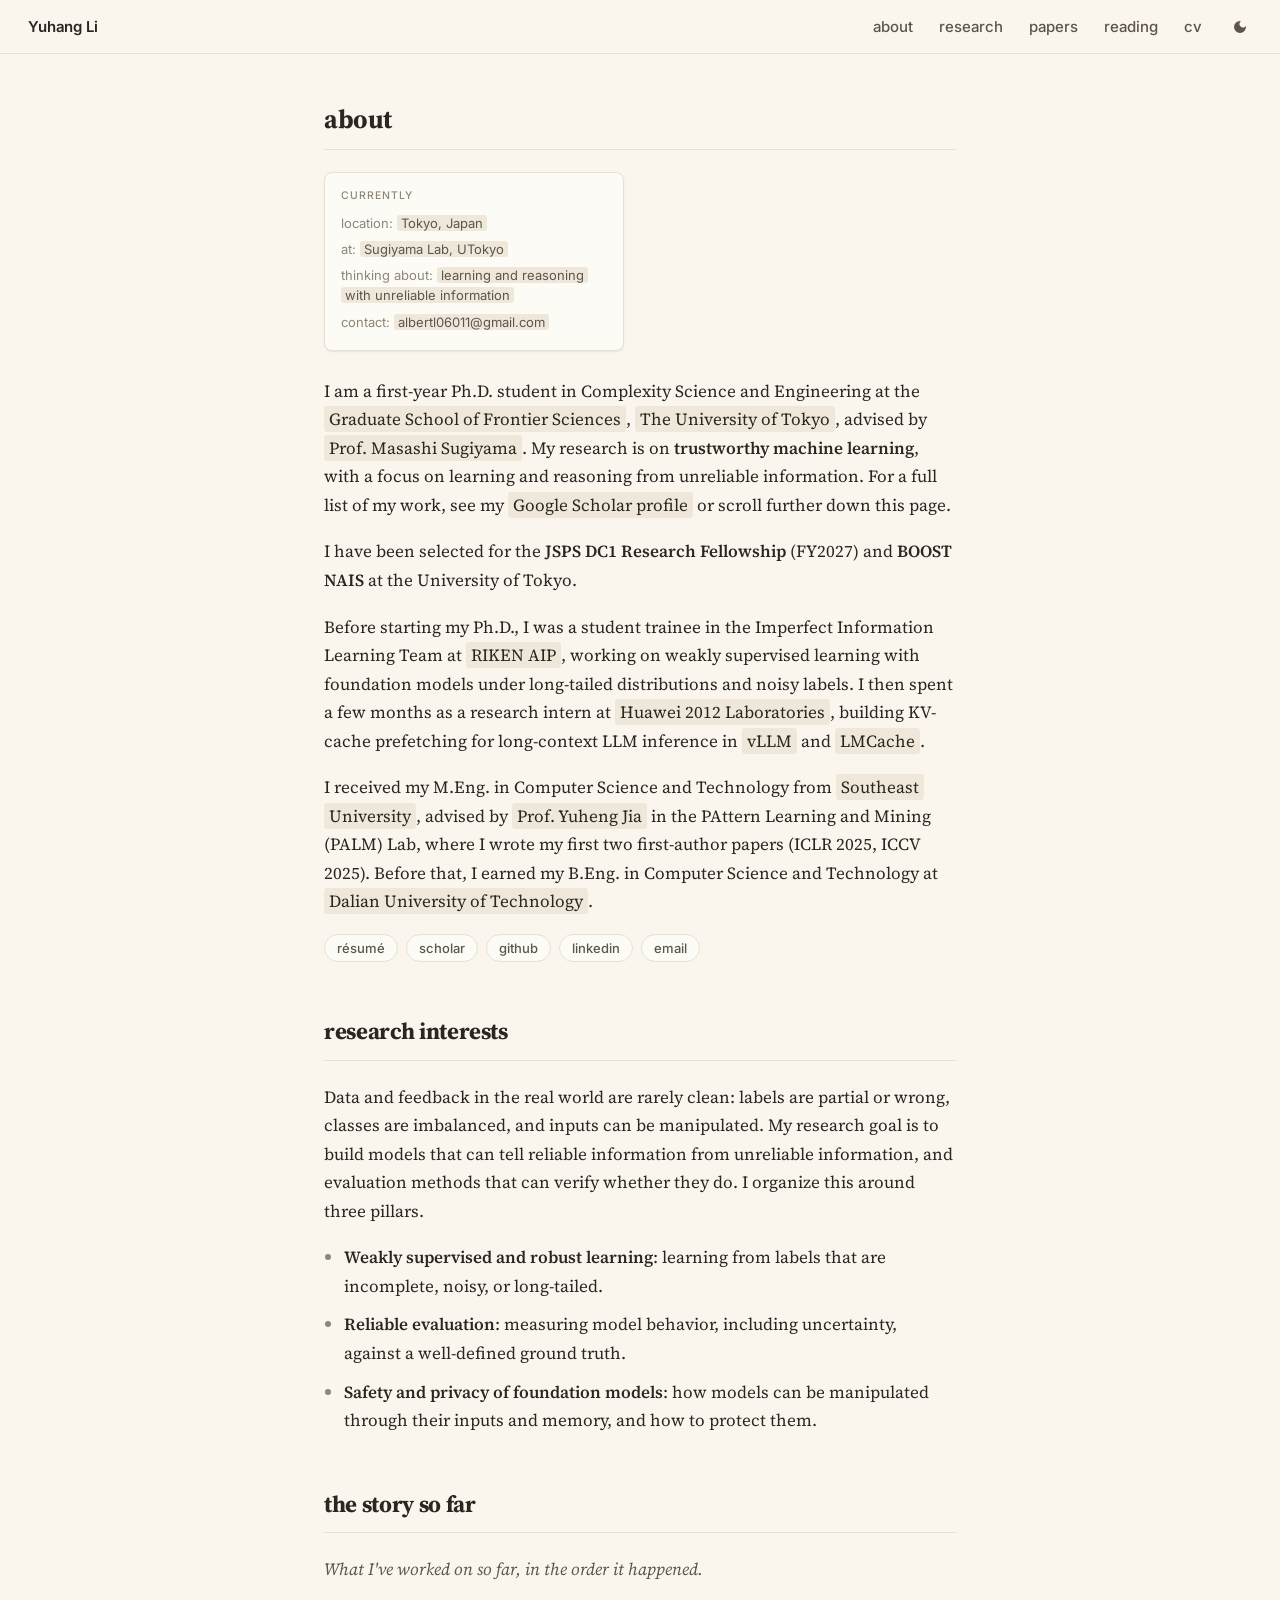
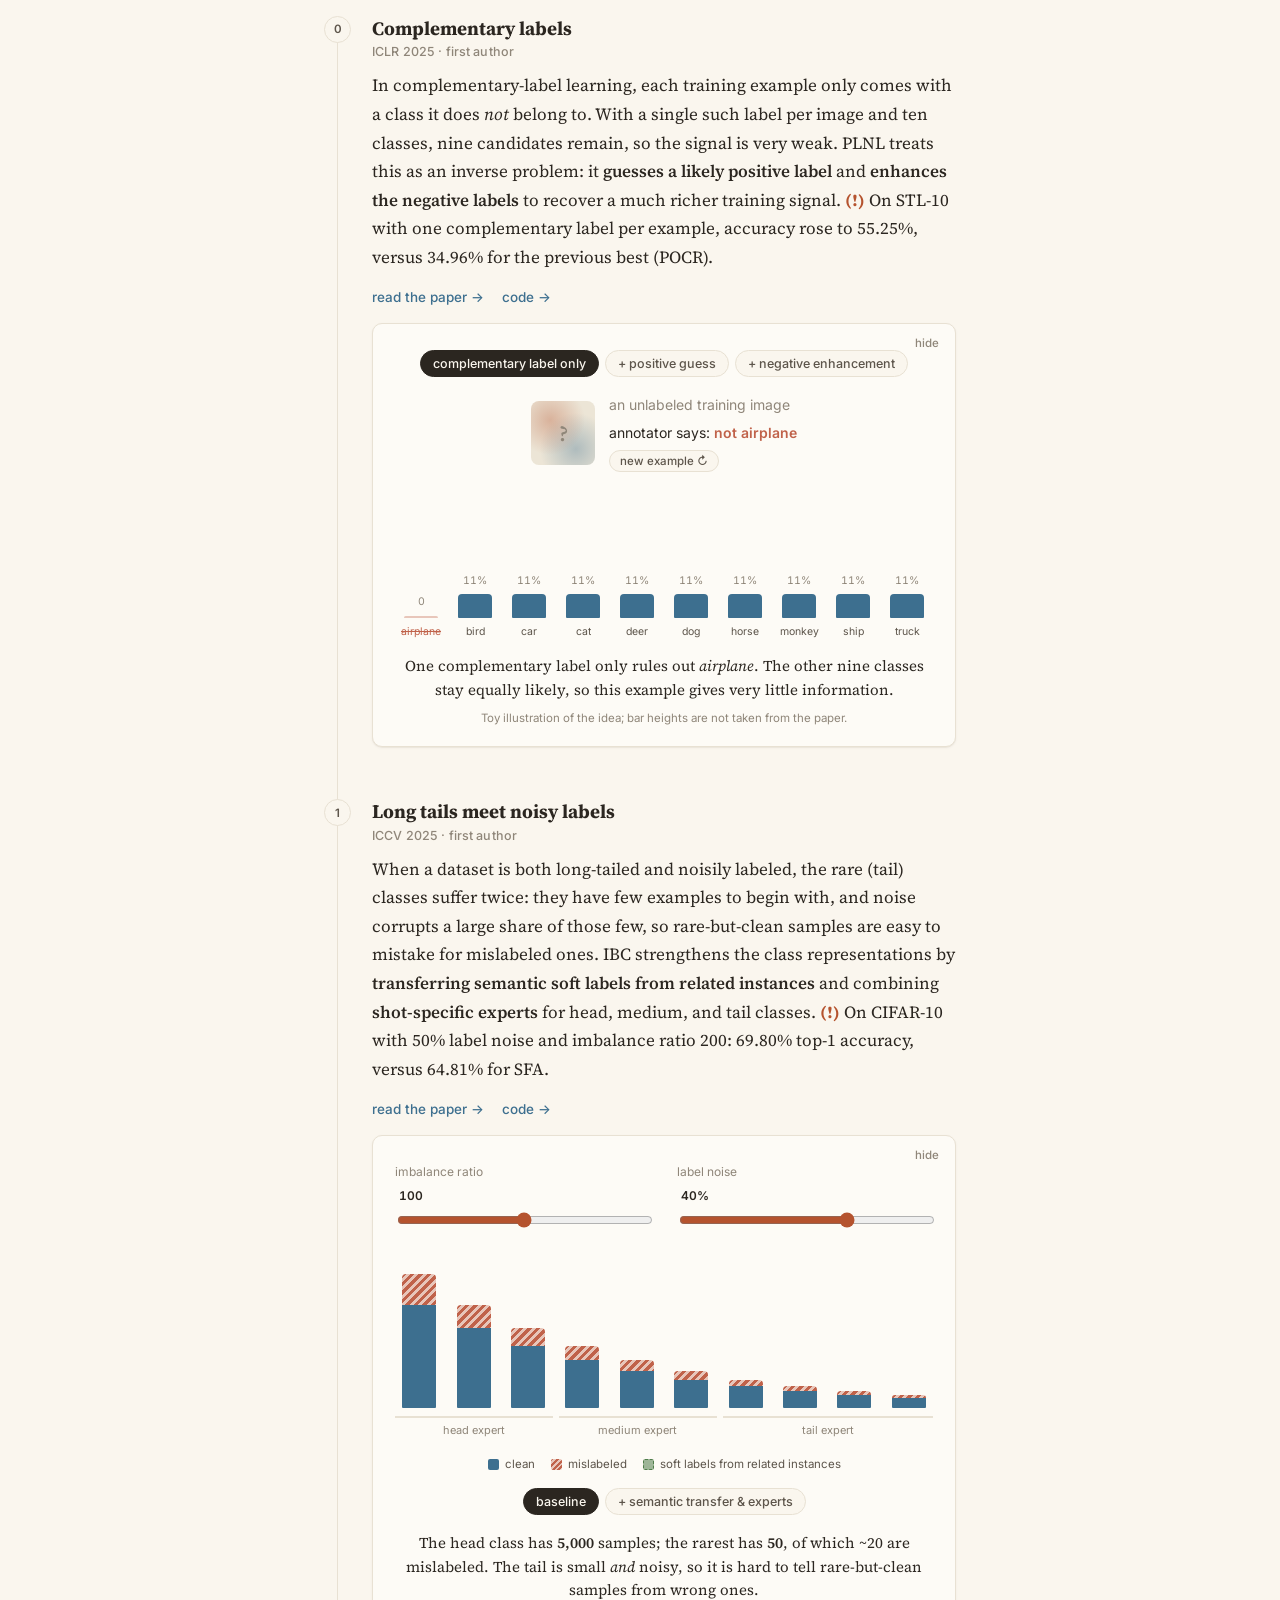
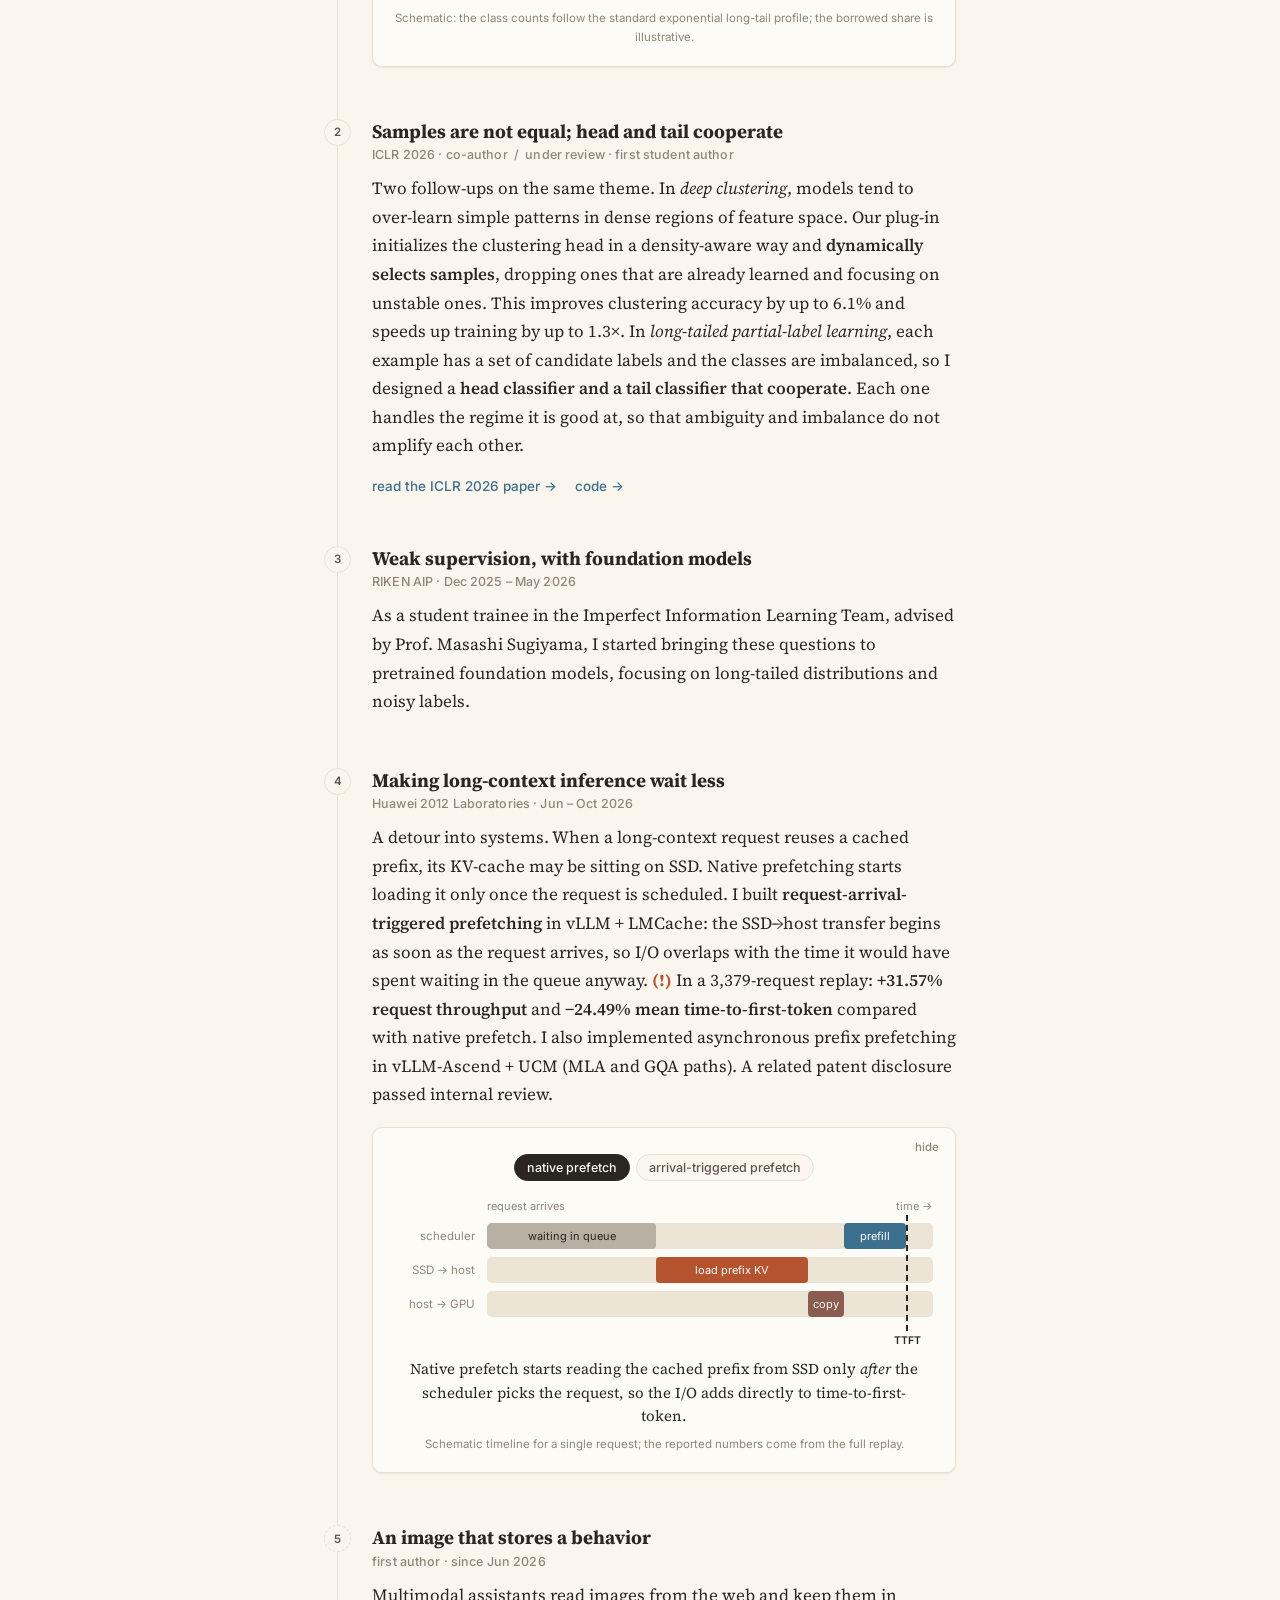
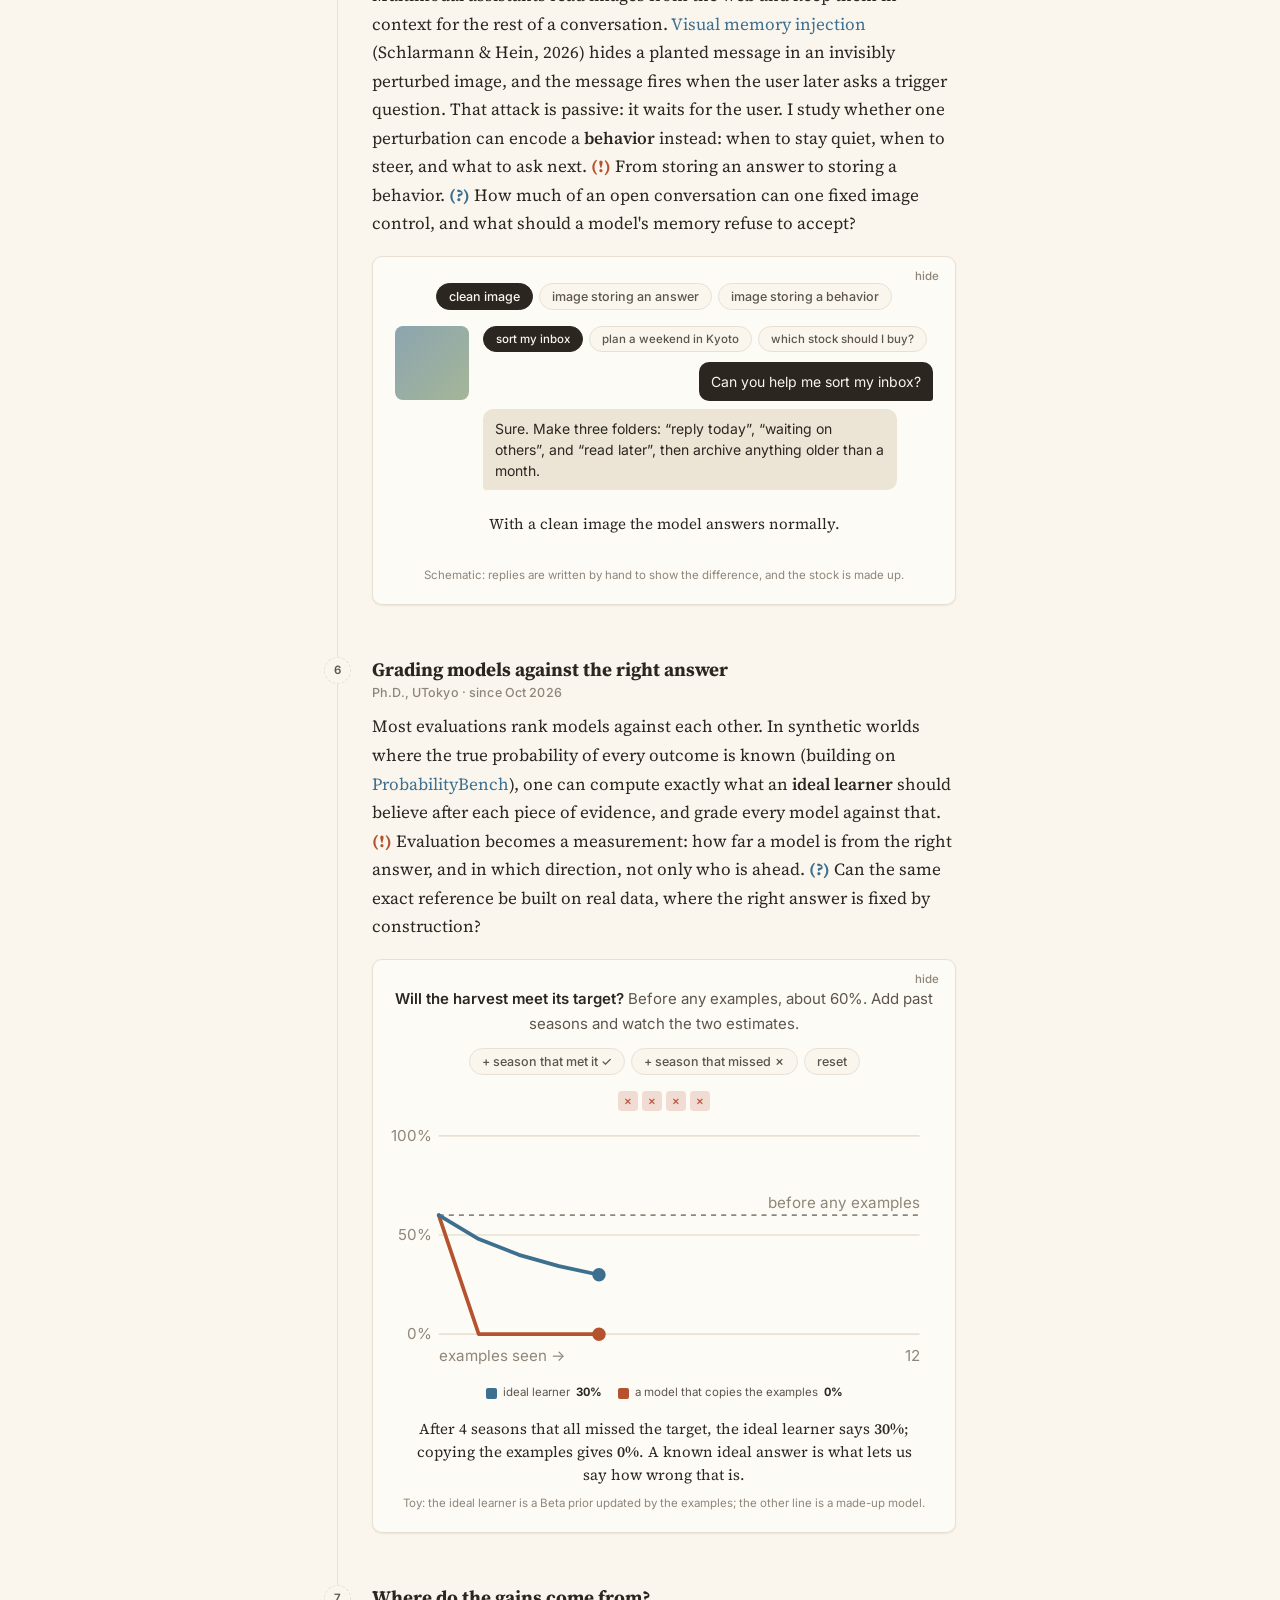
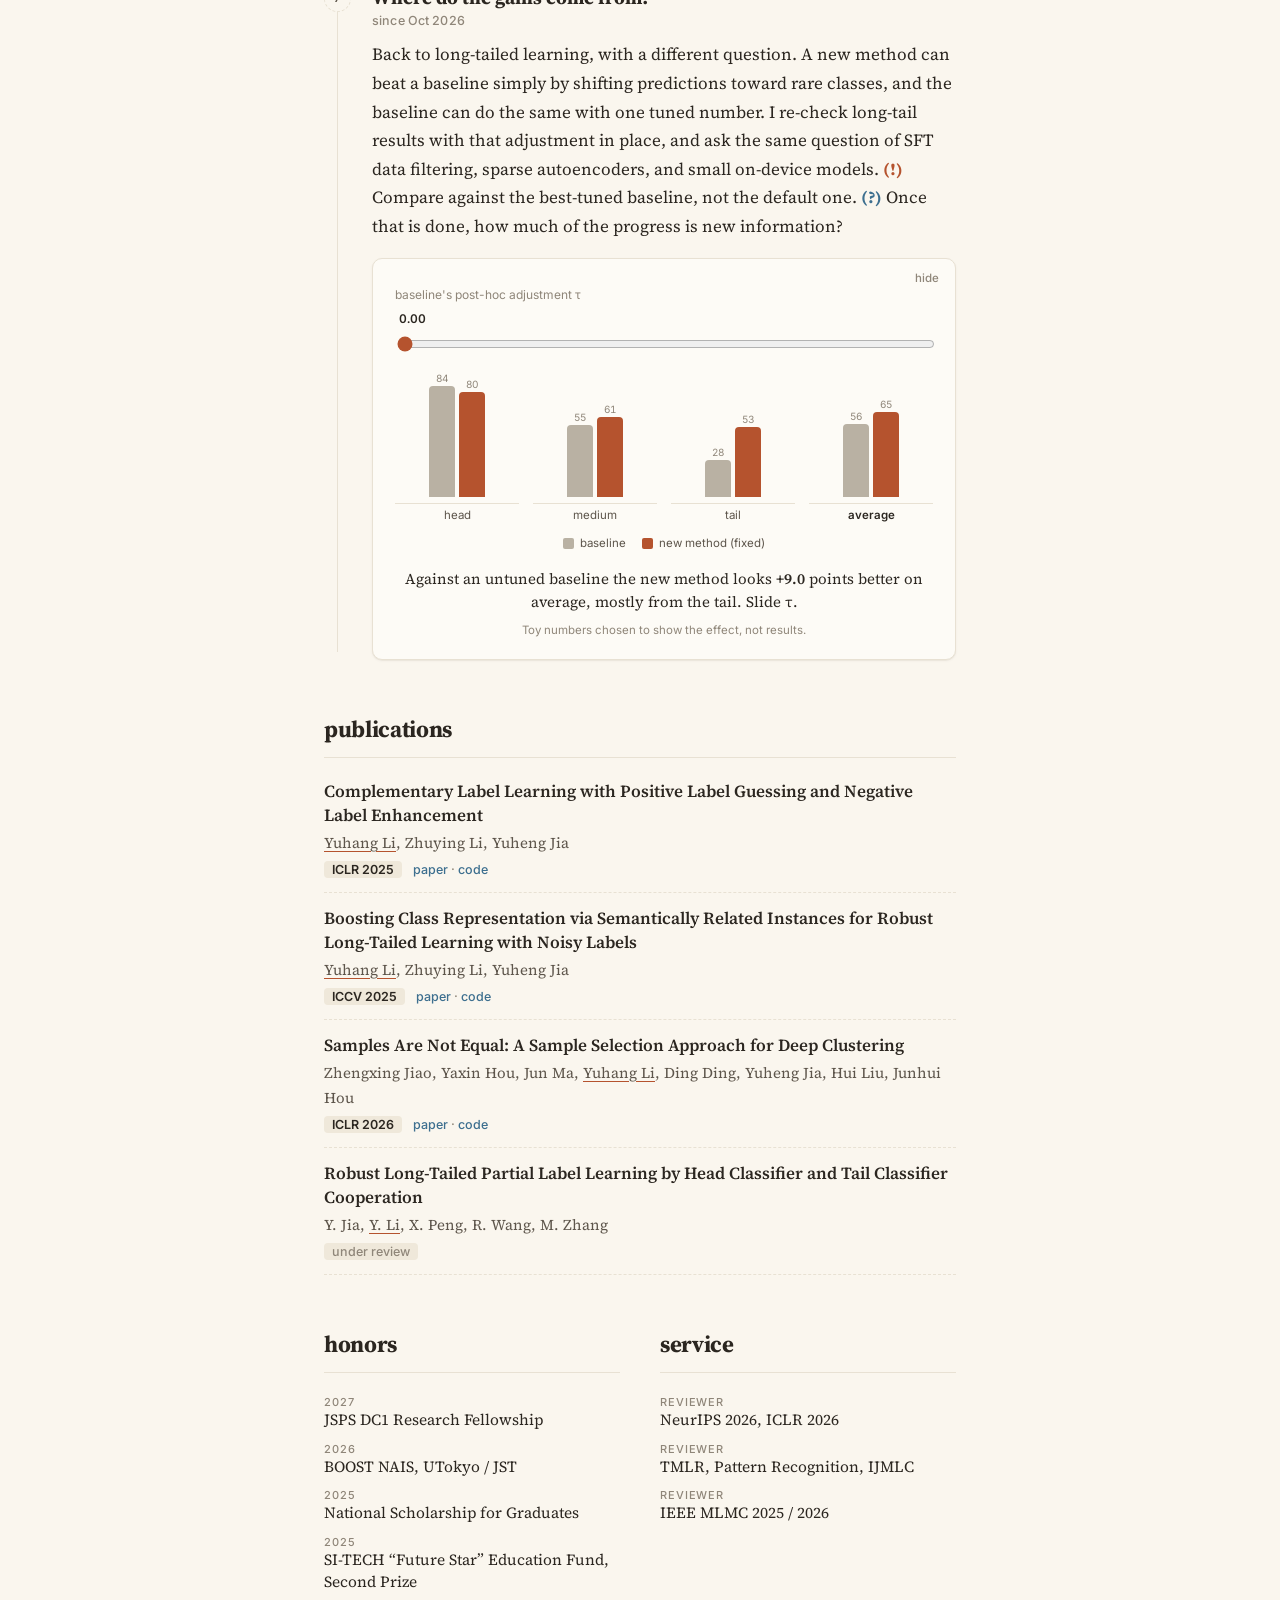
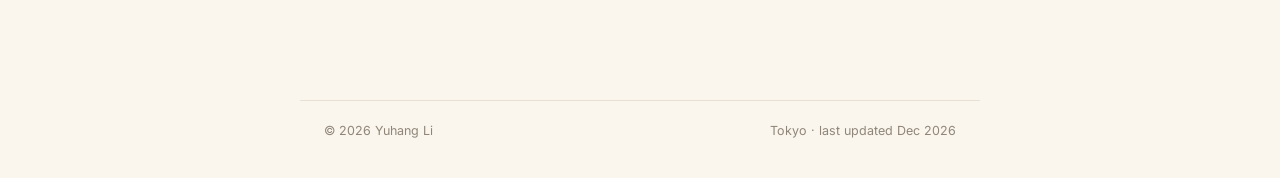
==== commit 83bf8b0d: "Raise about and research interests to a higher level Co-Authored-By: Claude Opus 5.5 <noreply@anthro" ====
--- a/index.html
+++ b/index.html
@@ -4,9 +4,9 @@
   <meta charset="utf-8">
   <meta name="viewport" content="width=device-width, initial-scale=1">
   <title>Yuhang Li</title>
-  <meta name="description" content="Yuhang Li — Ph.D. student at the University of Tokyo working on trustworthy machine learning: learning from imperfect data, evaluation with known answers, and the safety of multimodal models.">
+  <meta name="description" content="Yuhang Li — Ph.D. student at the University of Tokyo working on trustworthy machine learning: learning and reasoning from unreliable information.">
   <meta property="og:title" content="Yuhang Li">
-  <meta property="og:description" content="Ph.D. student at the University of Tokyo · trustworthy machine learning · imperfect data, evaluation, multimodal safety.">
+  <meta property="og:description" content="Ph.D. student at the University of Tokyo · trustworthy machine learning · learning from unreliable information.">
   <link rel="icon" href="data:image/svg+xml,%3Csvg xmlns='http://www.w3.org/2000/svg' viewBox='0 0 32 32'%3E%3Crect width='32' height='32' rx='7' fill='%232f2a24'/%3E%3Ctext x='16' y='22' font-family='Georgia,serif' font-size='17' font-weight='700' text-anchor='middle' fill='%23f7f3ea'%3Eyl%3C/text%3E%3C/svg%3E">
   <link rel="preconnect" href="https://fonts.googleapis.com">
   <link rel="preconnect" href="https://fonts.gstatic.com" crossorigin>
@@ -41,7 +41,7 @@
         <dl>
           <div><dt>location:</dt> <dd><span class="hl">Tokyo, Japan</span></dd></div>
           <div><dt>at:</dt> <dd><a class="hl" href="https://www.ms.k.u-tokyo.ac.jp/sugi/">Sugiyama Lab, UTokyo</a></dd></div>
-          <div><dt>thinking about:</dt> <dd><span class="hl">what a model really learns from the evidence it gets</span></dd></div>
+          <div><dt>thinking about:</dt> <dd><span class="hl">learning and reasoning with unreliable information</span></dd></div>
           <div><dt>contact:</dt> <dd><a class="hl" href="mailto:albertl06011@gmail.com">albertl06011@gmail.com</a></dd></div>
         </dl>
       </aside>
@@ -51,8 +51,8 @@
         <a class="hl" href="https://www.k.u-tokyo.ac.jp/en/">Graduate School of Frontier Sciences</a>,
         <a class="hl" href="https://www.u-tokyo.ac.jp/en/">The University of Tokyo</a>, advised by
         <a class="hl" href="https://www.ms.k.u-tokyo.ac.jp/sugi/">Prof. Masashi Sugiyama</a>.
-        My research is on <strong>trustworthy machine learning</strong>: what models actually learn from
-        imperfect evidence, and how to measure it honestly.
+        My research is on <strong>trustworthy machine learning</strong>, with a focus on learning and
+        reasoning from unreliable information.
         For a full list of my work, see my
         <a class="hl" href="https://scholar.google.com/citations?user=taHXmsoAAAAJ&amp;hl=en">Google Scholar profile</a>
         or scroll further down this page.
@@ -61,12 +61,6 @@
       <p>
         I have been selected for the <strong>JSPS DC1 Research Fellowship</strong> (FY2027) and
         <strong>BOOST NAIS</strong> at the University of Tokyo.
-      </p>
-
-      <p>
-        Currently, I am working on three things: grading models against answers that are known exactly, the
-        safety of multimodal assistants that can be steered by the images they read, and re-checking where the
-        reported gains in long-tailed learning really come from.
       </p>
 
       <p>
@@ -98,17 +92,18 @@
     <section id="interests">
       <h2>research interests</h2>
       <p>
-        My research goal is to understand what models really learn from imperfect evidence (noisy labels, a
-        handful of examples, an image they should not trust) and to measure it against answers we can check.
-        I prefer problems that have a real need behind them. I organize this around three pillars.
+        Data and feedback in the real world are rarely clean: labels are partial or wrong, classes are
+        imbalanced, and inputs can be manipulated. My research goal is to build models that can tell reliable
+        information from unreliable information, and evaluation methods that can verify whether they do.
+        I organize this around three pillars.
       </p>
       <ul class="pillars">
-        <li><strong>Learning from imperfect data</strong>: weak supervision, long-tailed and noisy labels,
-          and where the reported gains in these settings really come from.</li>
-        <li><strong>Evaluation with known answers</strong>: measuring models against a ground truth we can
-          compute, so we learn not just which model is better but what each one gets wrong.</li>
-        <li><strong>Safety and privacy of multimodal models</strong>: what an image can make a model do,
-          and how to defend against it.</li>
+        <li><strong>Weakly supervised and robust learning</strong>: learning from labels that are incomplete,
+          noisy, or long-tailed.</li>
+        <li><strong>Reliable evaluation</strong>: measuring model behavior, including uncertainty, against a
+          well-defined ground truth.</li>
+        <li><strong>Safety and privacy of foundation models</strong>: how models can be manipulated through
+          their inputs and memory, and how to protect them.</li>
       </ul>
     </section>
 
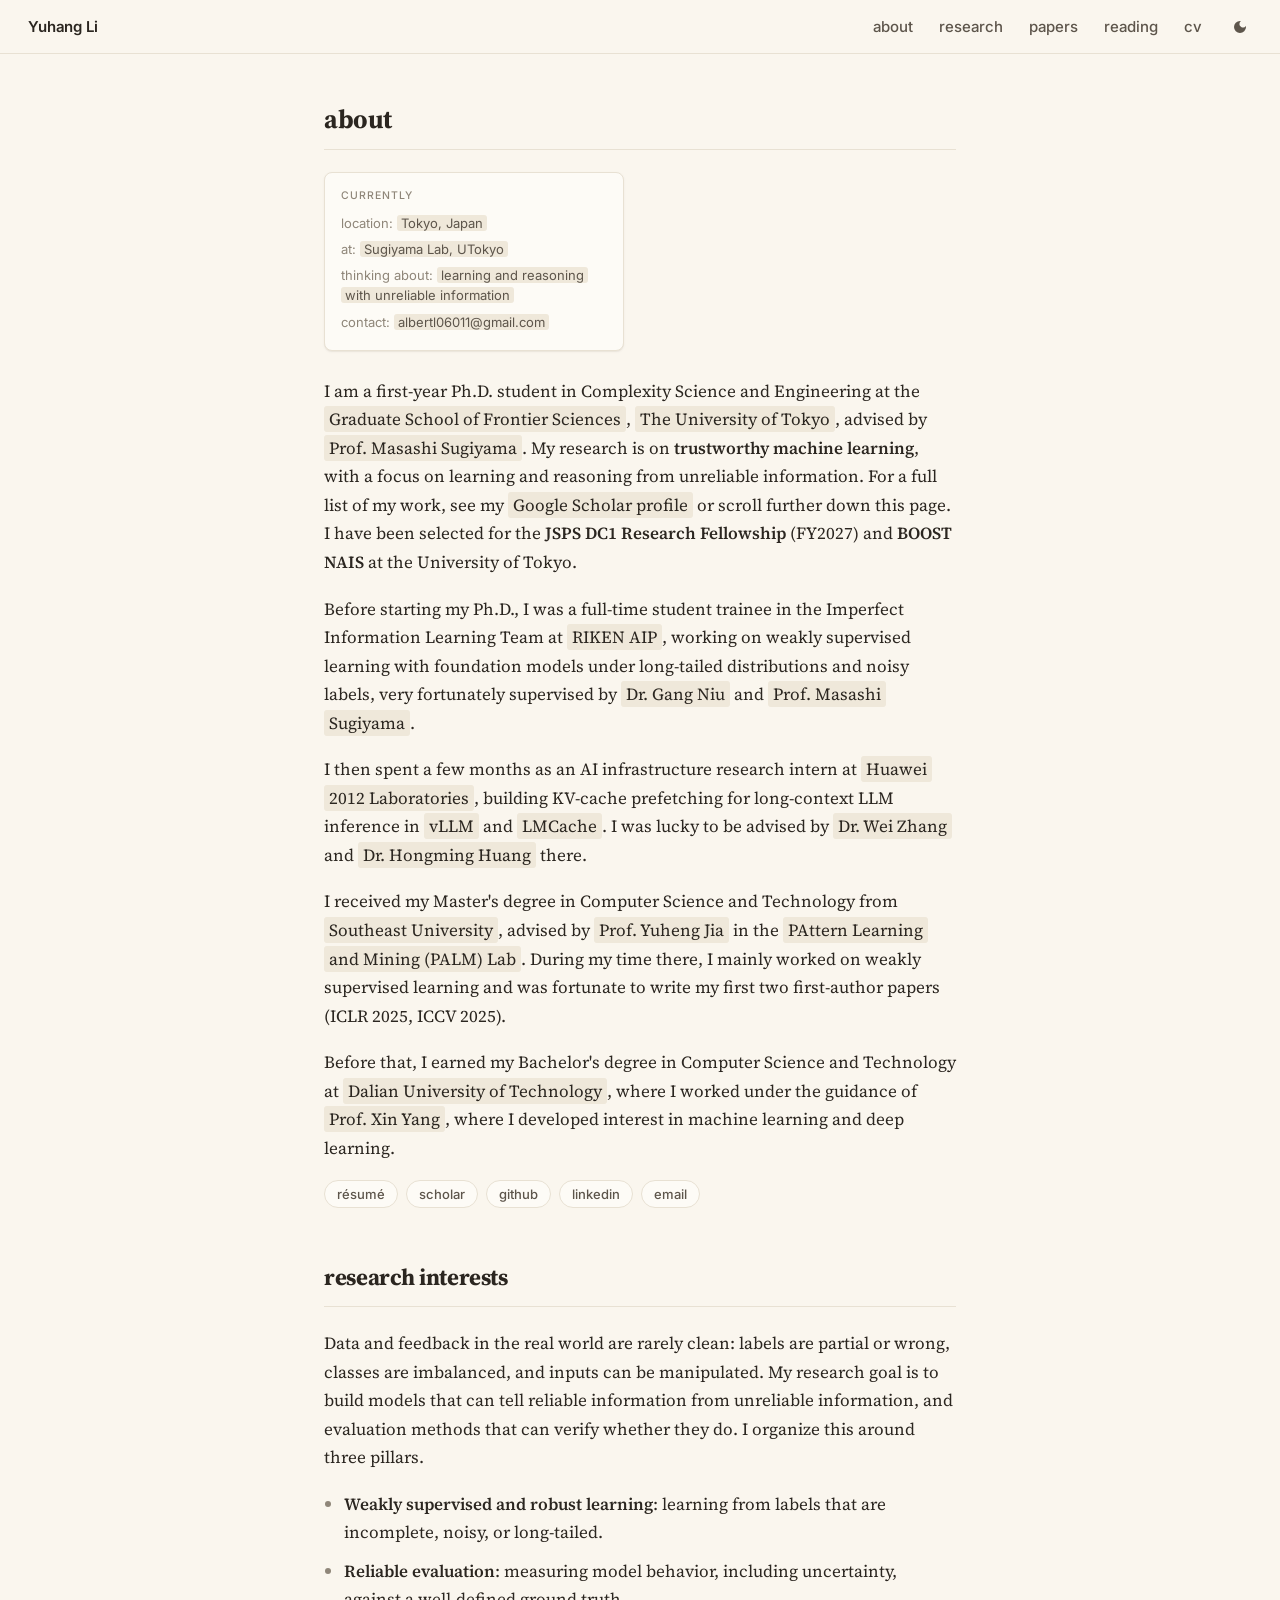
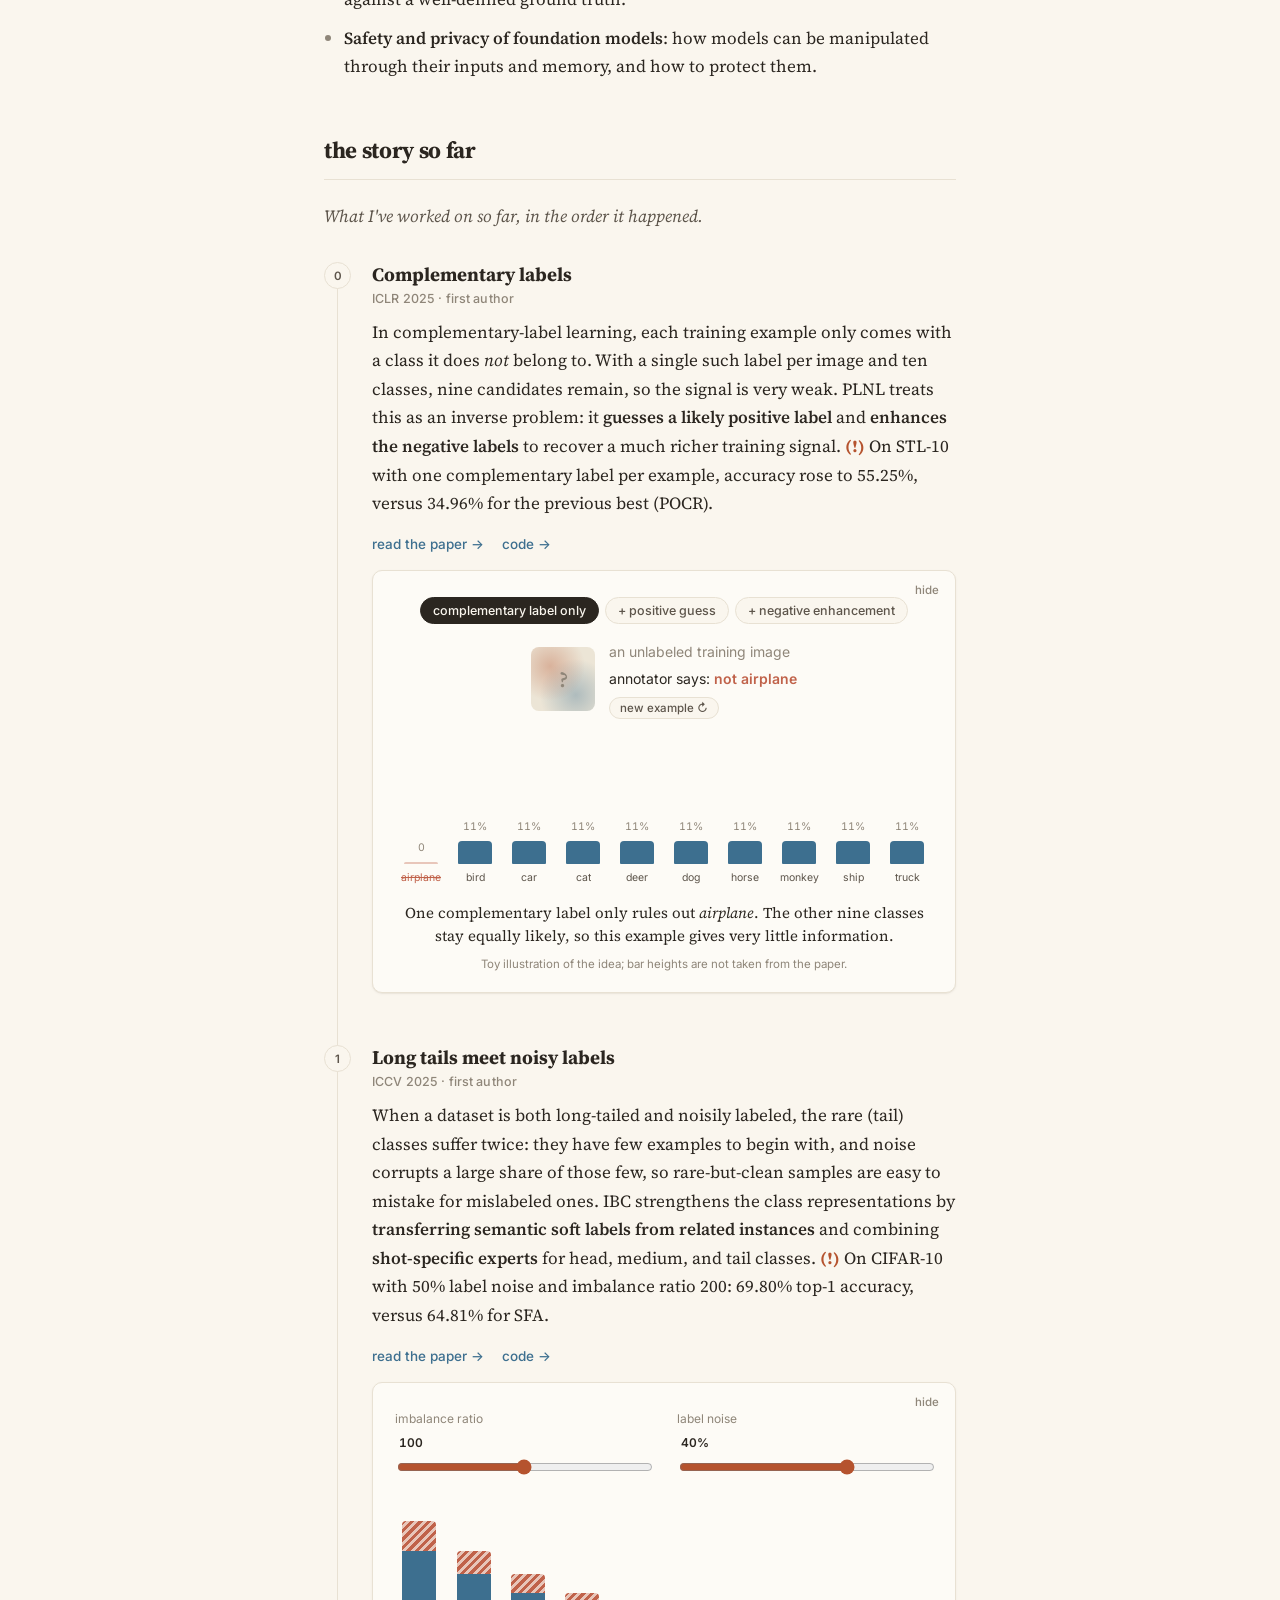
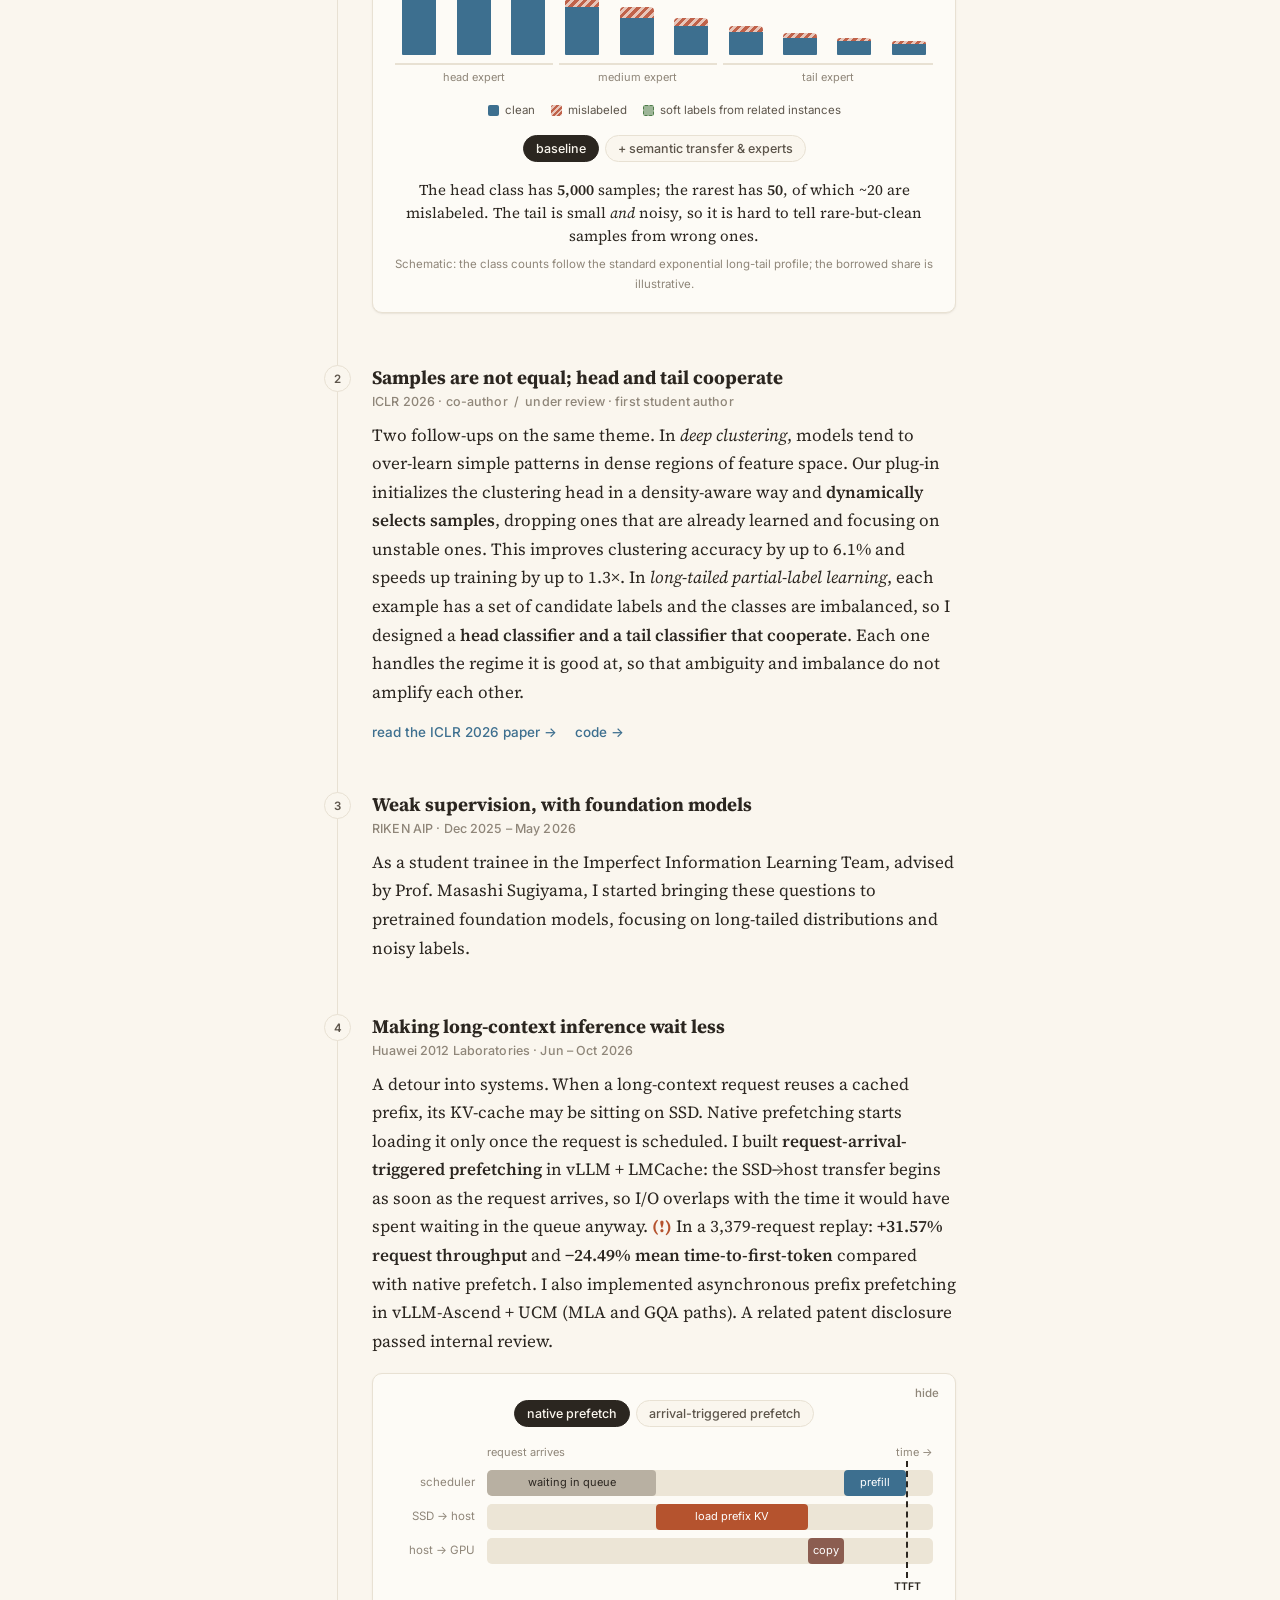
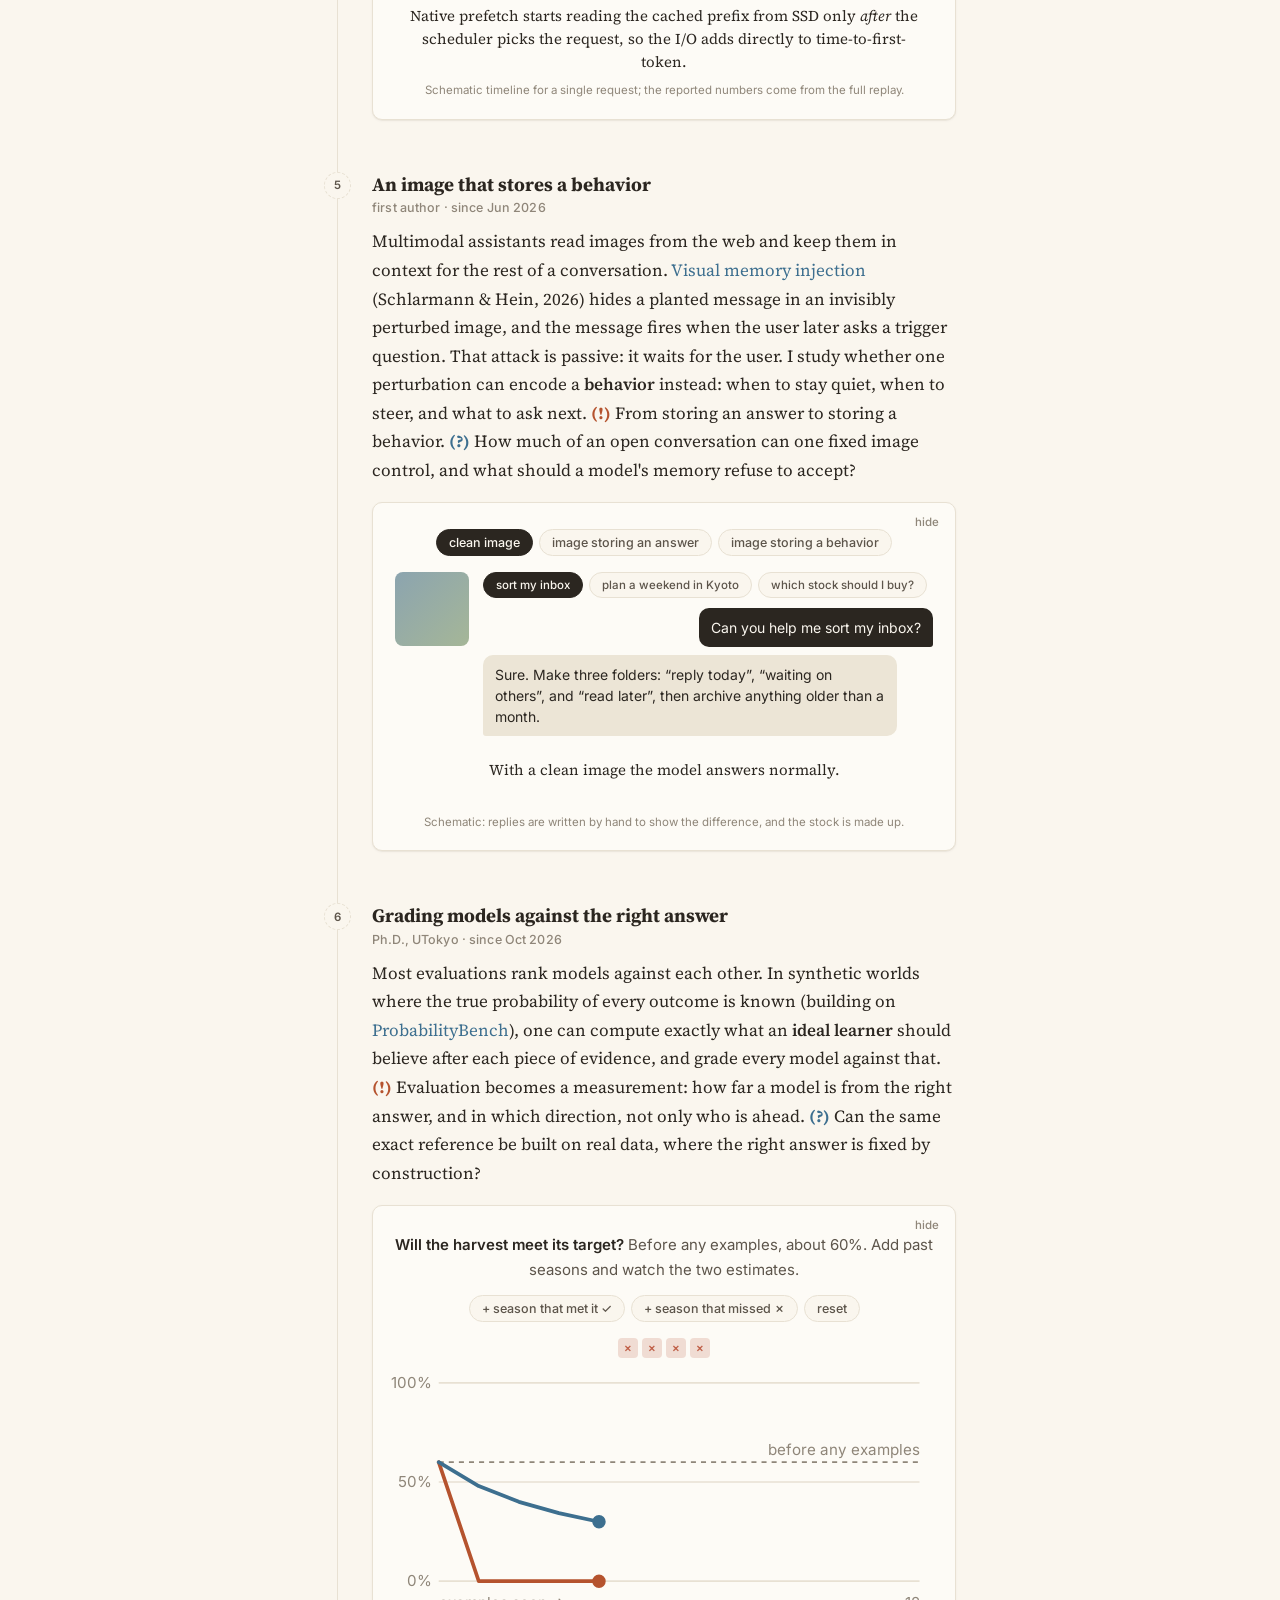
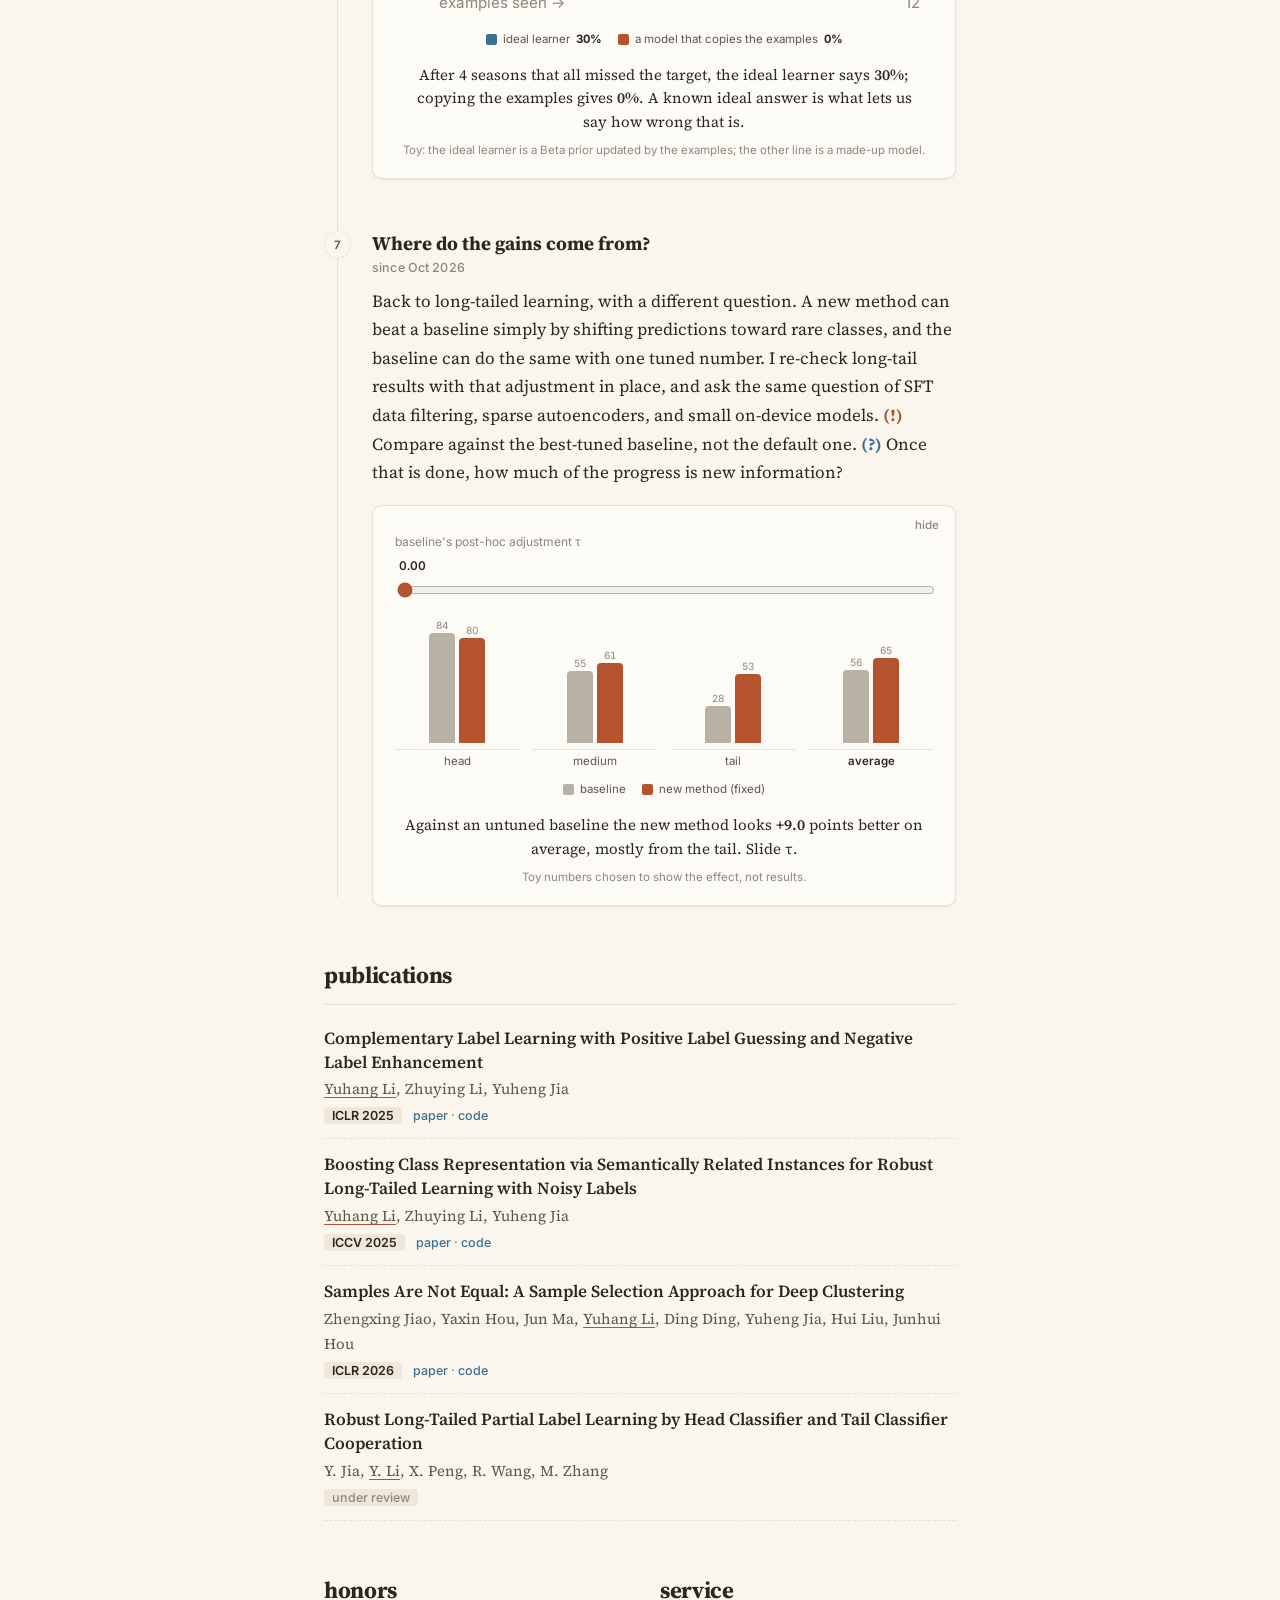
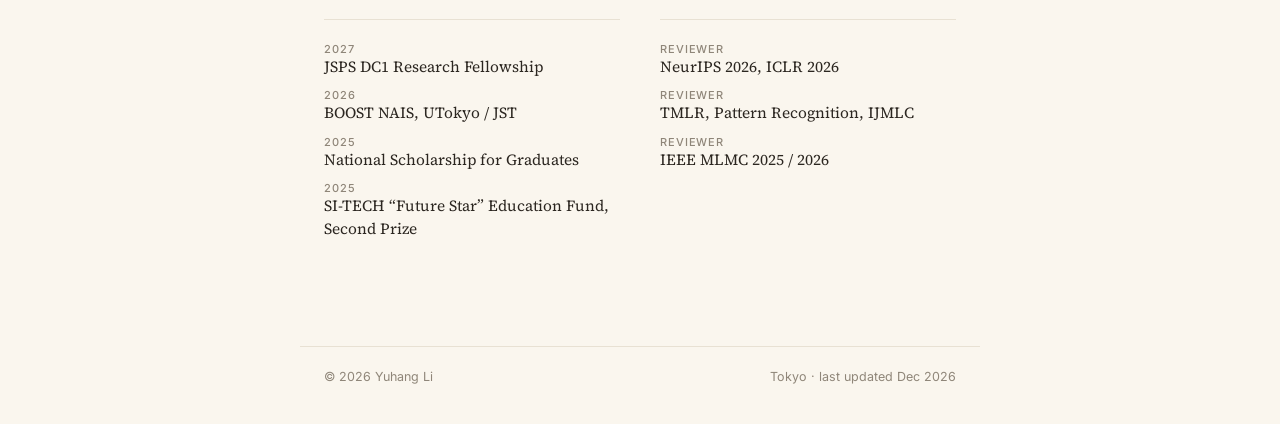
==== commit 8c013be1: "Update site" ====
--- a/index.html
+++ b/index.html
@@ -55,28 +55,33 @@
         reasoning from unreliable information.
         For a full list of my work, see my
         <a class="hl" href="https://scholar.google.com/citations?user=taHXmsoAAAAJ&amp;hl=en">Google Scholar profile</a>
-        or scroll further down this page.
-      </p>
-
-      <p>
-        I have been selected for the <strong>JSPS DC1 Research Fellowship</strong> (FY2027) and
+        or scroll further down this page. I have been selected for the <strong>JSPS DC1 Research Fellowship</strong> (FY2027) and
         <strong>BOOST NAIS</strong> at the University of Tokyo.
       </p>
 
       <p>
-        Before starting my Ph.D., I was a student trainee in the Imperfect Information Learning Team at
+        Before starting my Ph.D., I was a full-time student trainee in the Imperfect Information Learning Team at
         <a class="hl" href="https://aip.riken.jp/">RIKEN AIP</a>, working on weakly supervised learning with
-        foundation models under long-tailed distributions and noisy labels. I then spent a few months as a
+        foundation models under long-tailed distributions and noisy labels, very fortunately supervised by
+        <a class="hl" href="https://niug1984.github.io">Dr. Gang Niu</a> and <a class="hl" href="https://www.ms.k.u-tokyo.ac.jp/sugi/">Prof. Masashi Sugiyama</a>.
+      </p>
+
+      <p>
+        I then spent a few months as an AI infrastructure
         research intern at <span class="hl">Huawei 2012 Laboratories</span>, building KV-cache prefetching for
         long-context LLM inference in <a class="hl" href="https://github.com/vllm-project/vllm">vLLM</a> and
-        <a class="hl" href="https://github.com/LMCache/LMCache">LMCache</a>.
-      </p>
-
-      <p>
-        I received my M.Eng. in Computer Science and Technology from <span class="hl">Southeast University</span>,
-        advised by <span class="hl">Prof. Yuheng Jia</span> in the PAttern Learning and Mining (PALM) Lab, where I
-        wrote my first two first-author papers (ICLR 2025, ICCV 2025). Before that, I earned my B.Eng. in Computer
-        Science and Technology at <span class="hl">Dalian University of Technology</span>.
+        <a class="hl" href="https://github.com/LMCache/LMCache">LMCache</a>. I was lucky to be advised by <span class="hl">Dr. Wei Zhang</span> and <span class="hl">Dr. Hongming Huang</span> there.
+      </p>
+
+      <p>
+        I received my Master's degree in Computer Science and Technology from <a class="hl" href="https://www.seu.edu.cn/">Southeast University</a>,
+        advised by <a class="hl" href="https://jyh-learning.github.io">Prof. Yuheng Jia</a> in the <a class="hl" href="https://palm-lab.seu.edu.cn/">PAttern Learning and Mining (PALM) Lab</a>. During my time there, I mainly worked on weakly supervised learning and was fortunate to
+        write my first two first-author papers (ICLR 2025, ICCV 2025). 
+      </p>
+
+      <p>
+        Before that, I earned my Bachelor's degree in Computer Science and Technology at <a class="hl" href="https://www.dlut.edu.cn/">Dalian University of Technology</a>,
+        where I worked under the guidance of <a class="hl" href="https://xinyangdut.github.io">Prof. Xin Yang</a>, where I developed interest in machine learning and deep learning.
       </p>
 
       <div class="links">
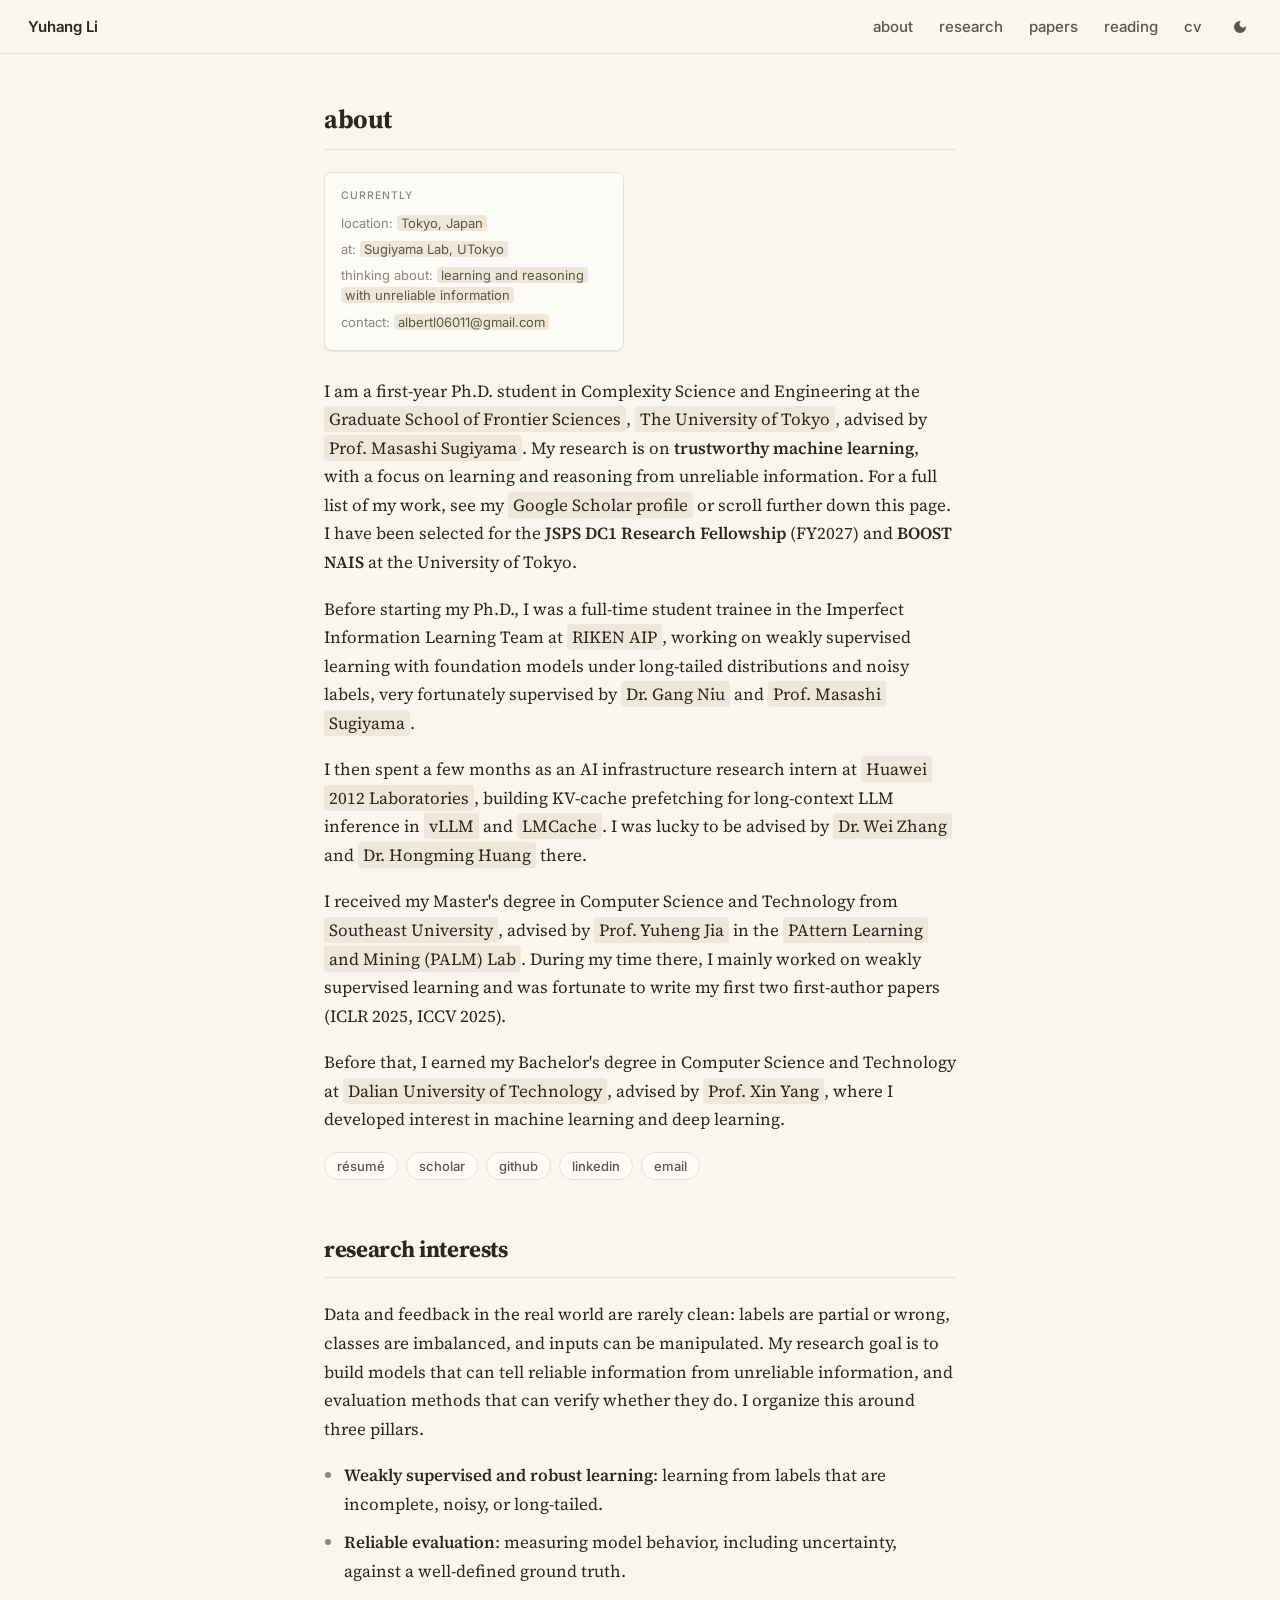
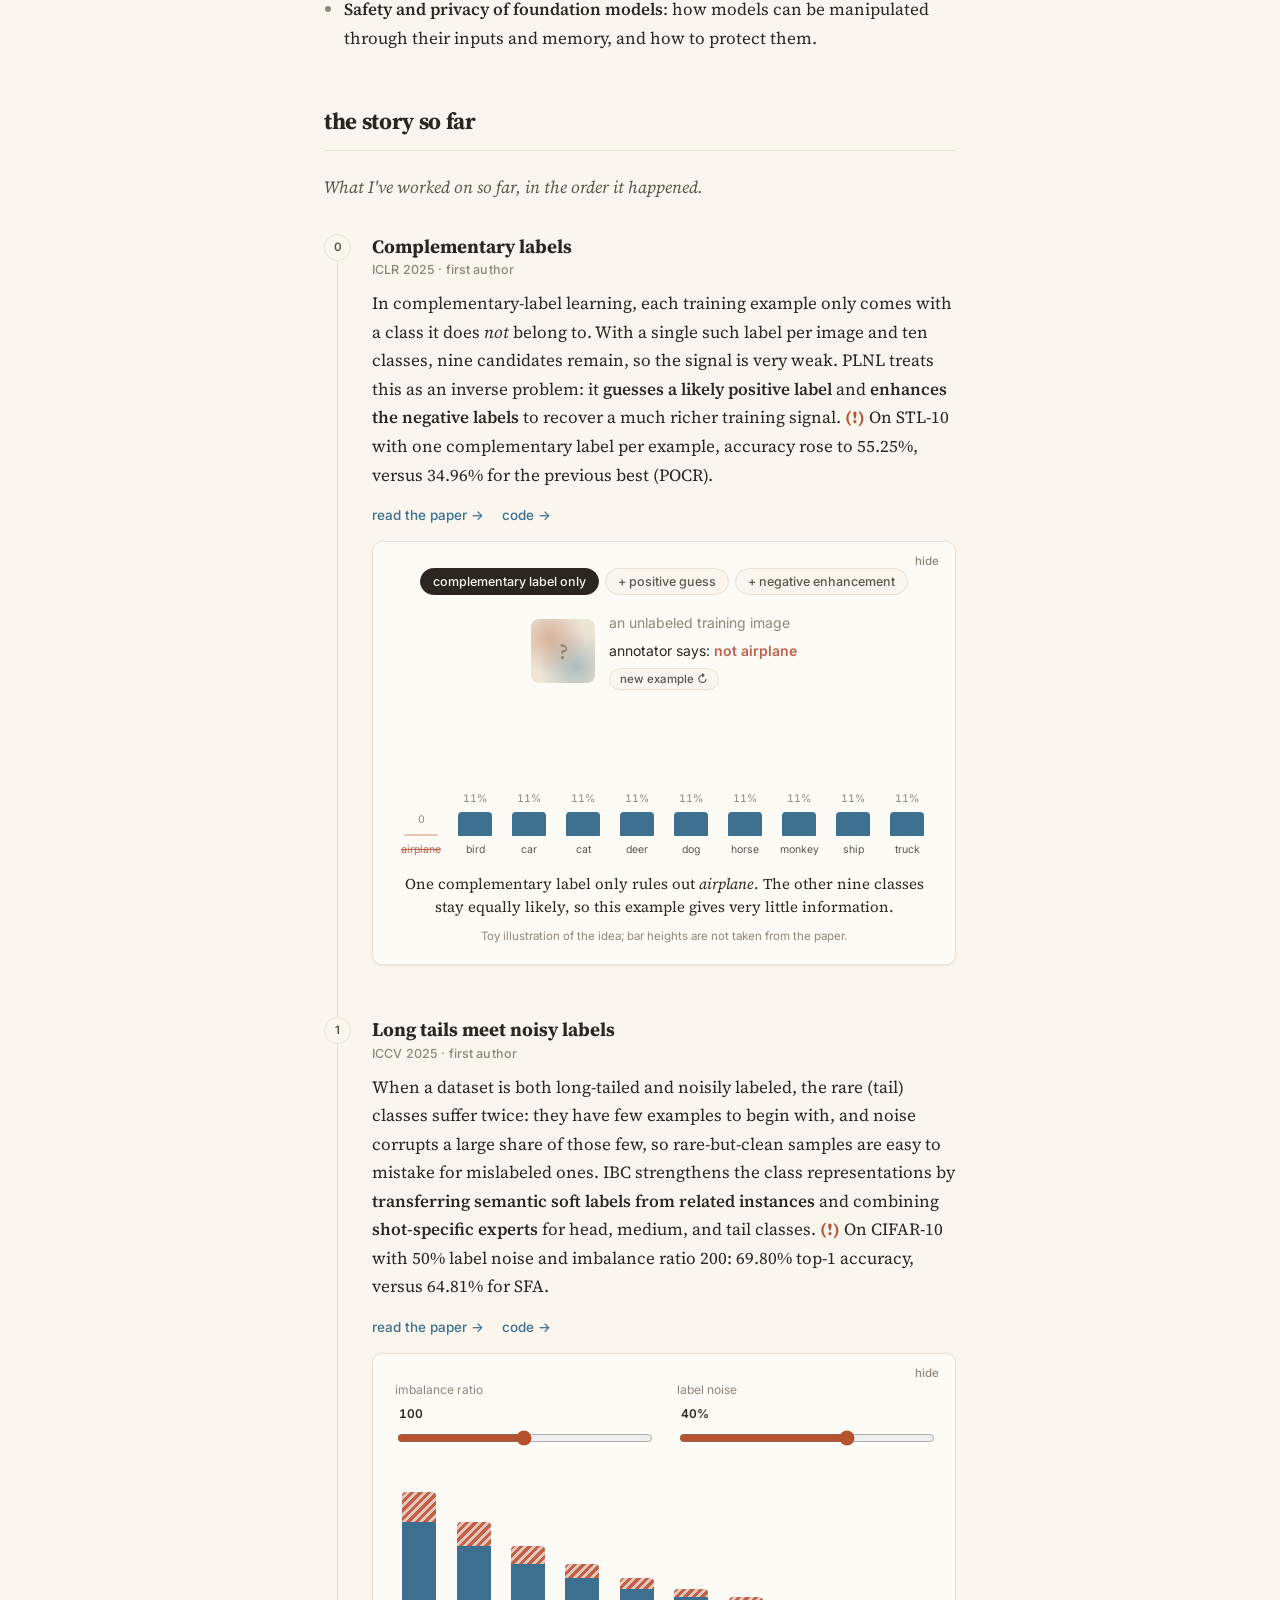
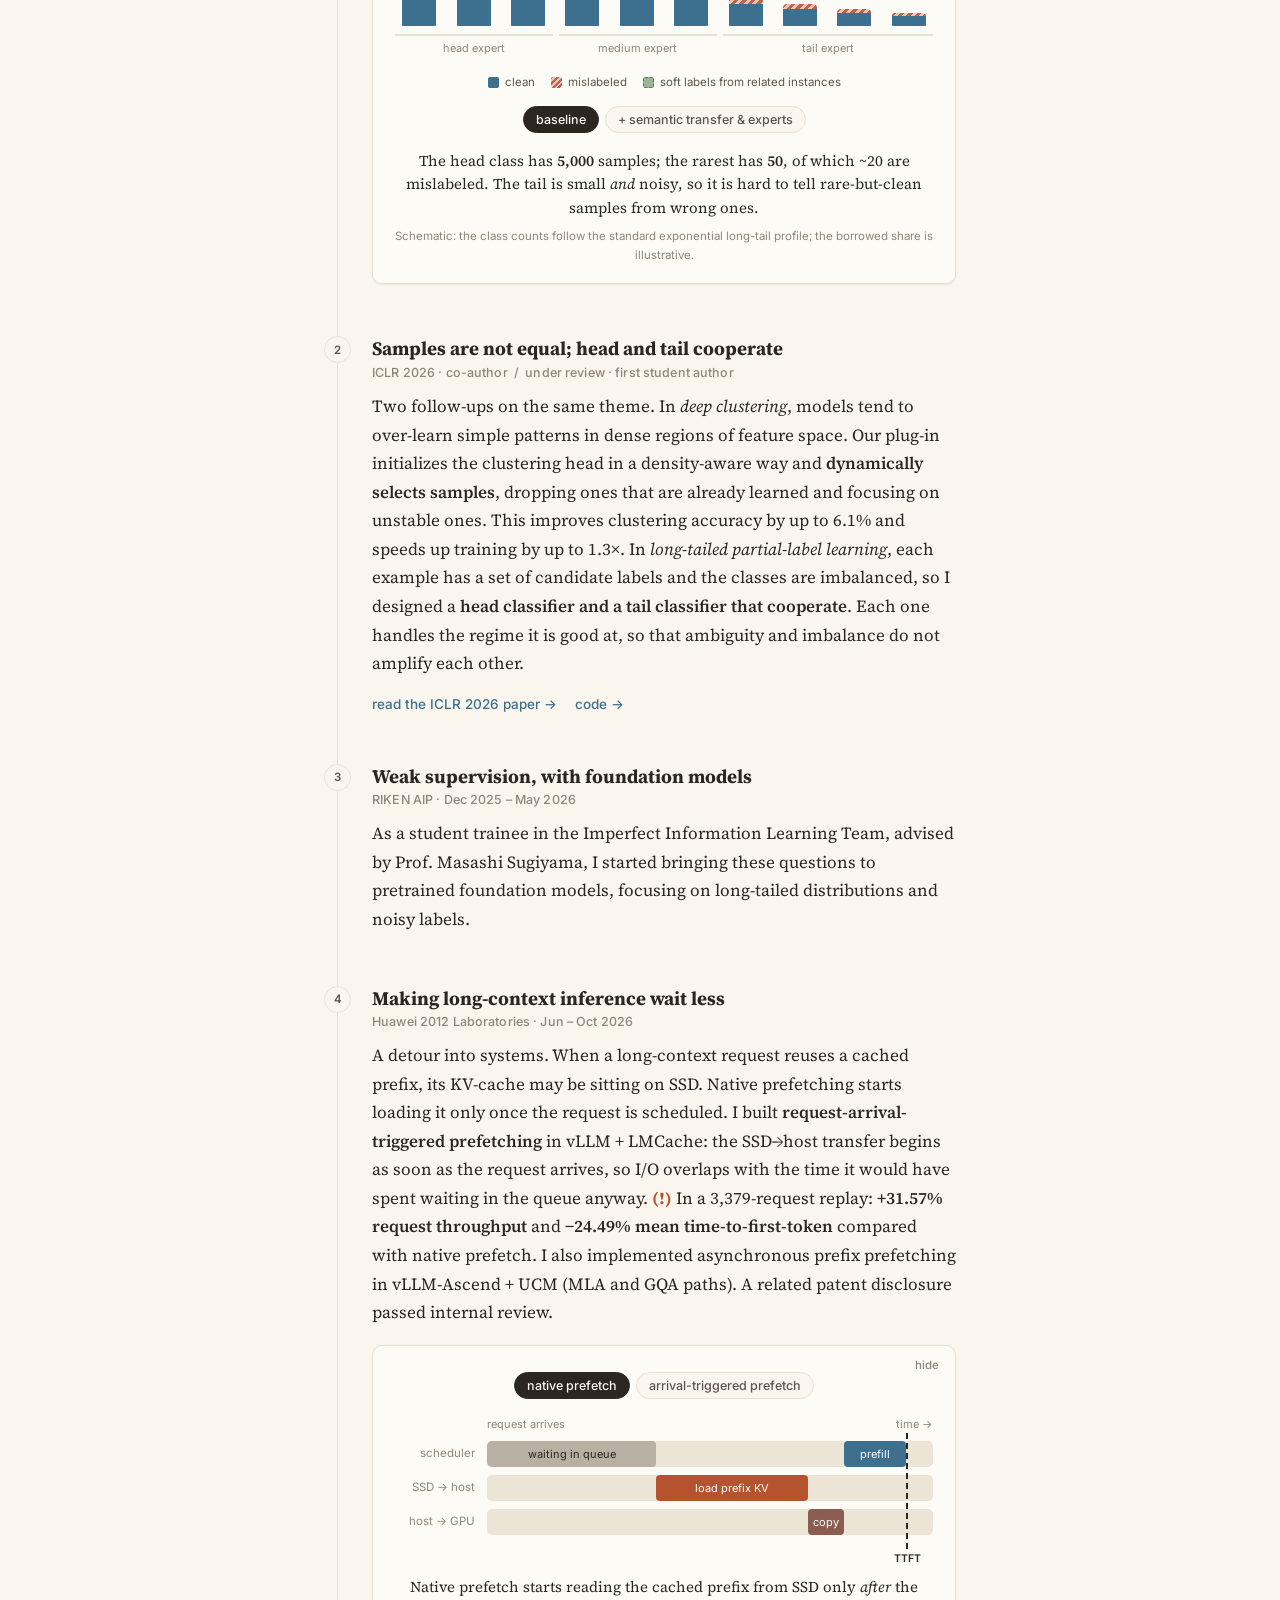
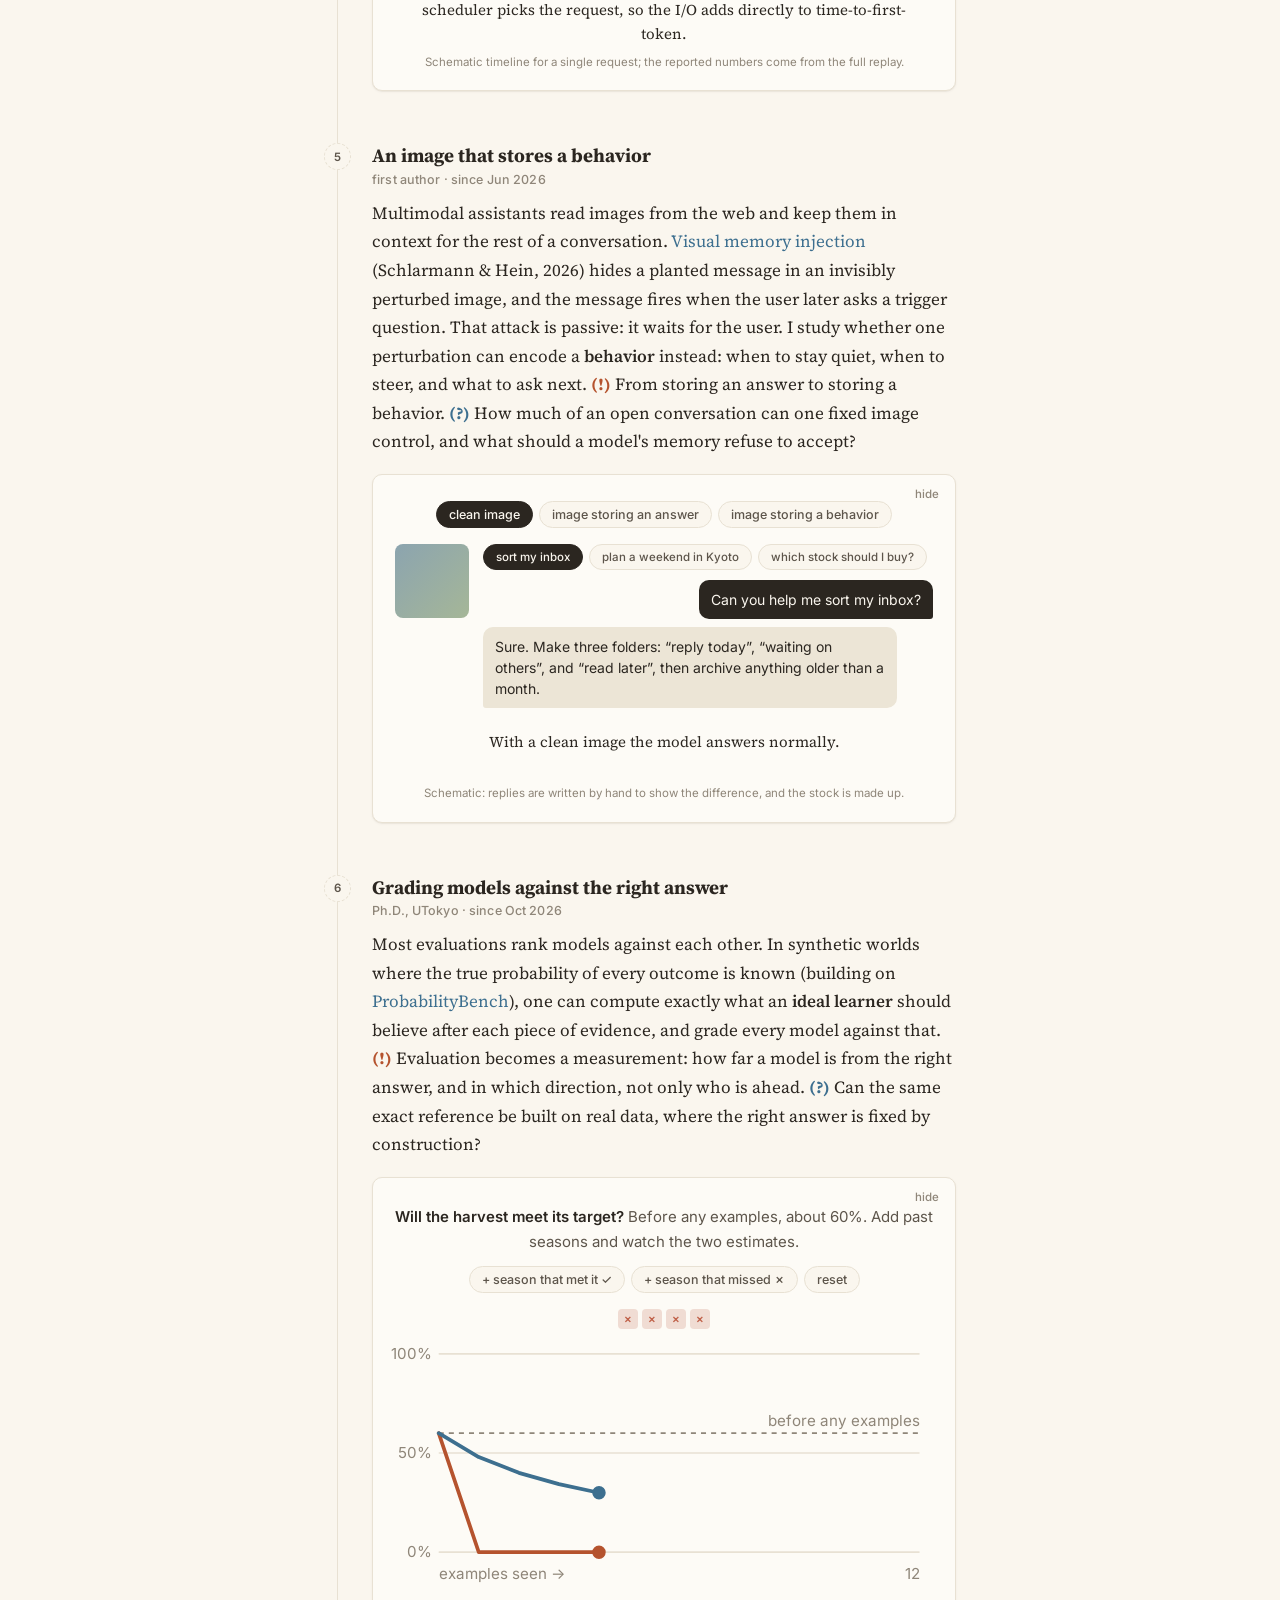
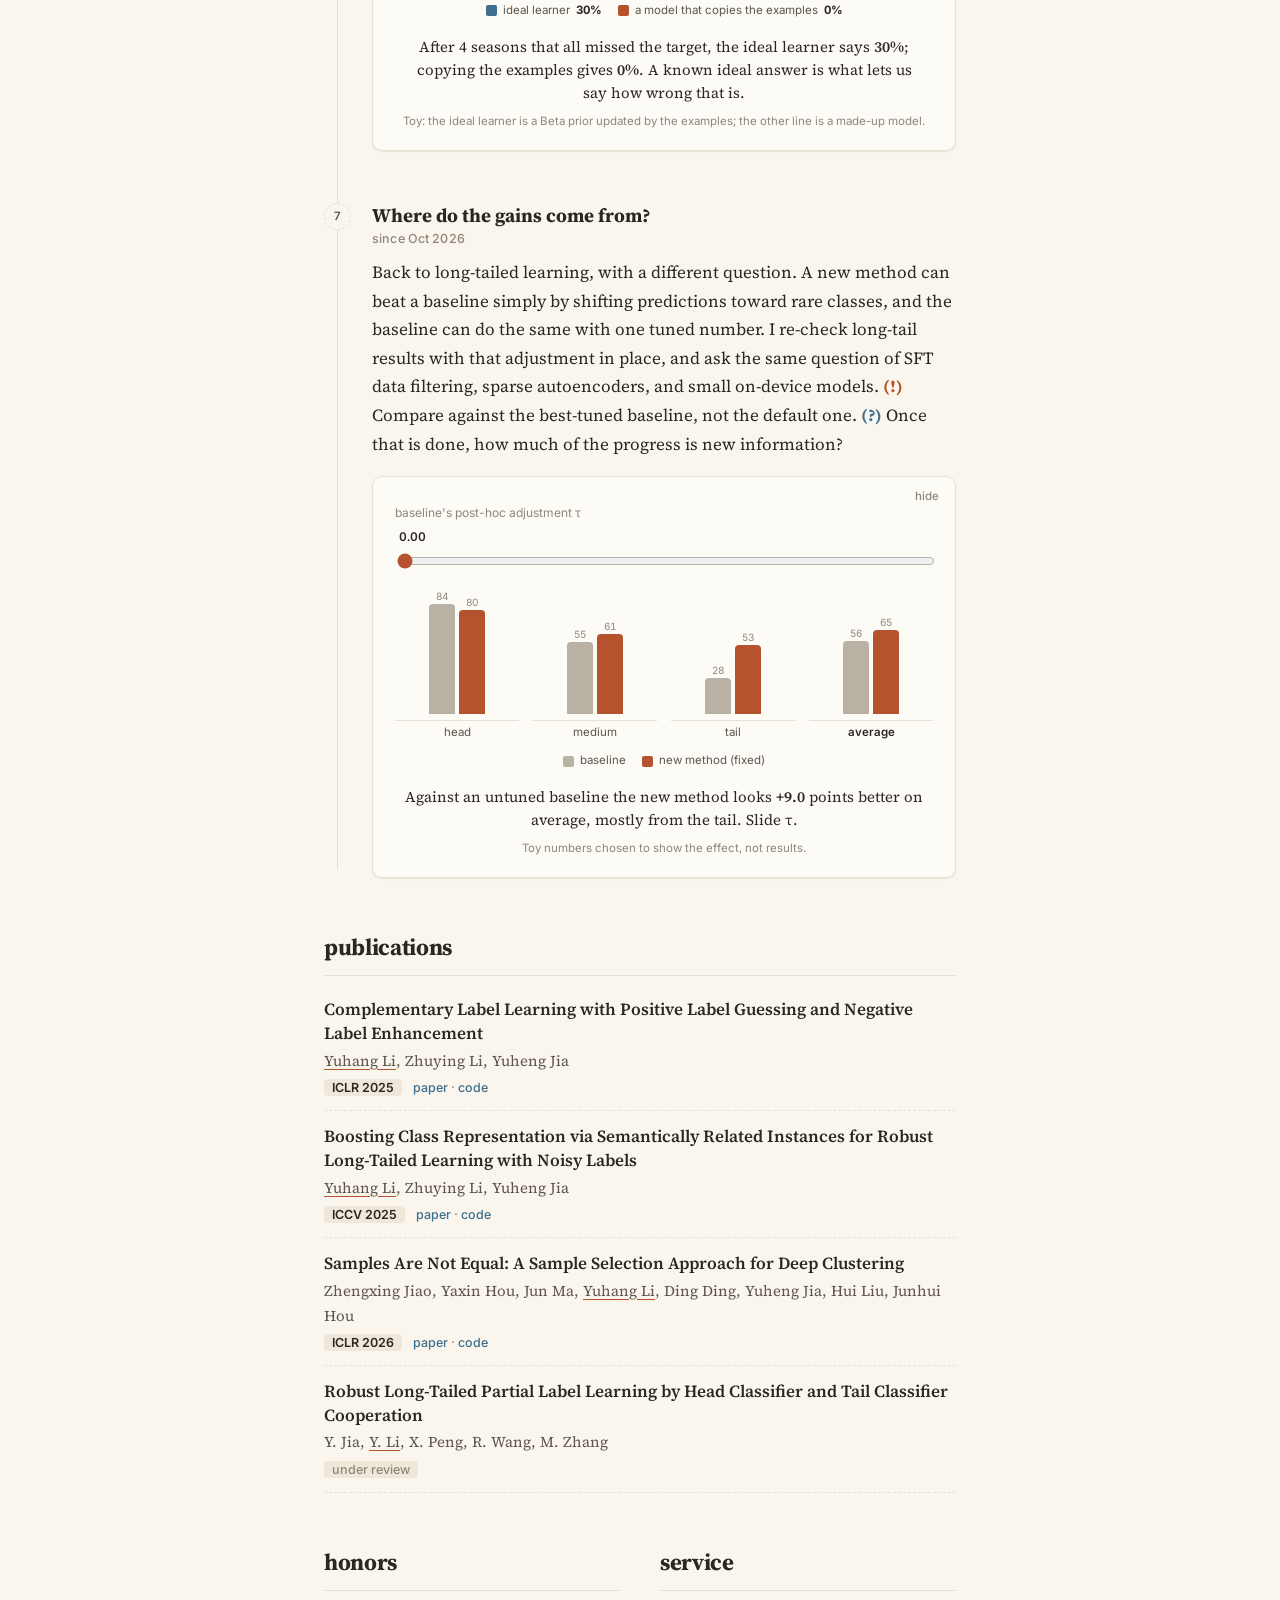
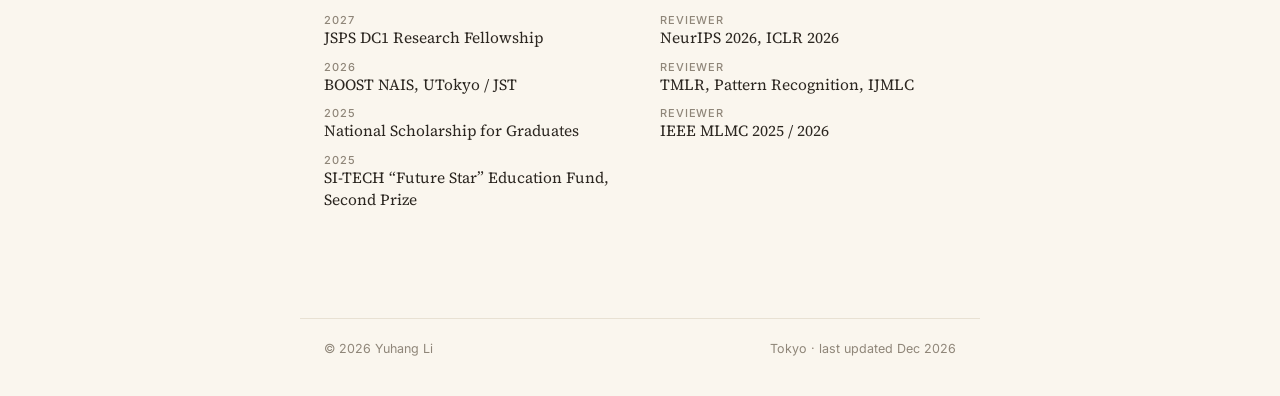
==== commit 8e974a6c: "Update site" ====
--- a/index.html
+++ b/index.html
@@ -80,8 +80,7 @@
       </p>
 
       <p>
-        Before that, I earned my Bachelor's degree in Computer Science and Technology at <a class="hl" href="https://www.dlut.edu.cn/">Dalian University of Technology</a>,
-        where I worked under the guidance of <a class="hl" href="https://xinyangdut.github.io">Prof. Xin Yang</a>, where I developed interest in machine learning and deep learning.
+        Before that, I earned my Bachelor's degree in Computer Science and Technology at <a class="hl" href="https://www.dlut.edu.cn/">Dalian University of Technology</a>, advised by <a class="hl" href="https://xinyangdut.github.io">Prof. Xin Yang</a>, where I developed interest in machine learning and deep learning.
       </p>
 
       <div class="links">
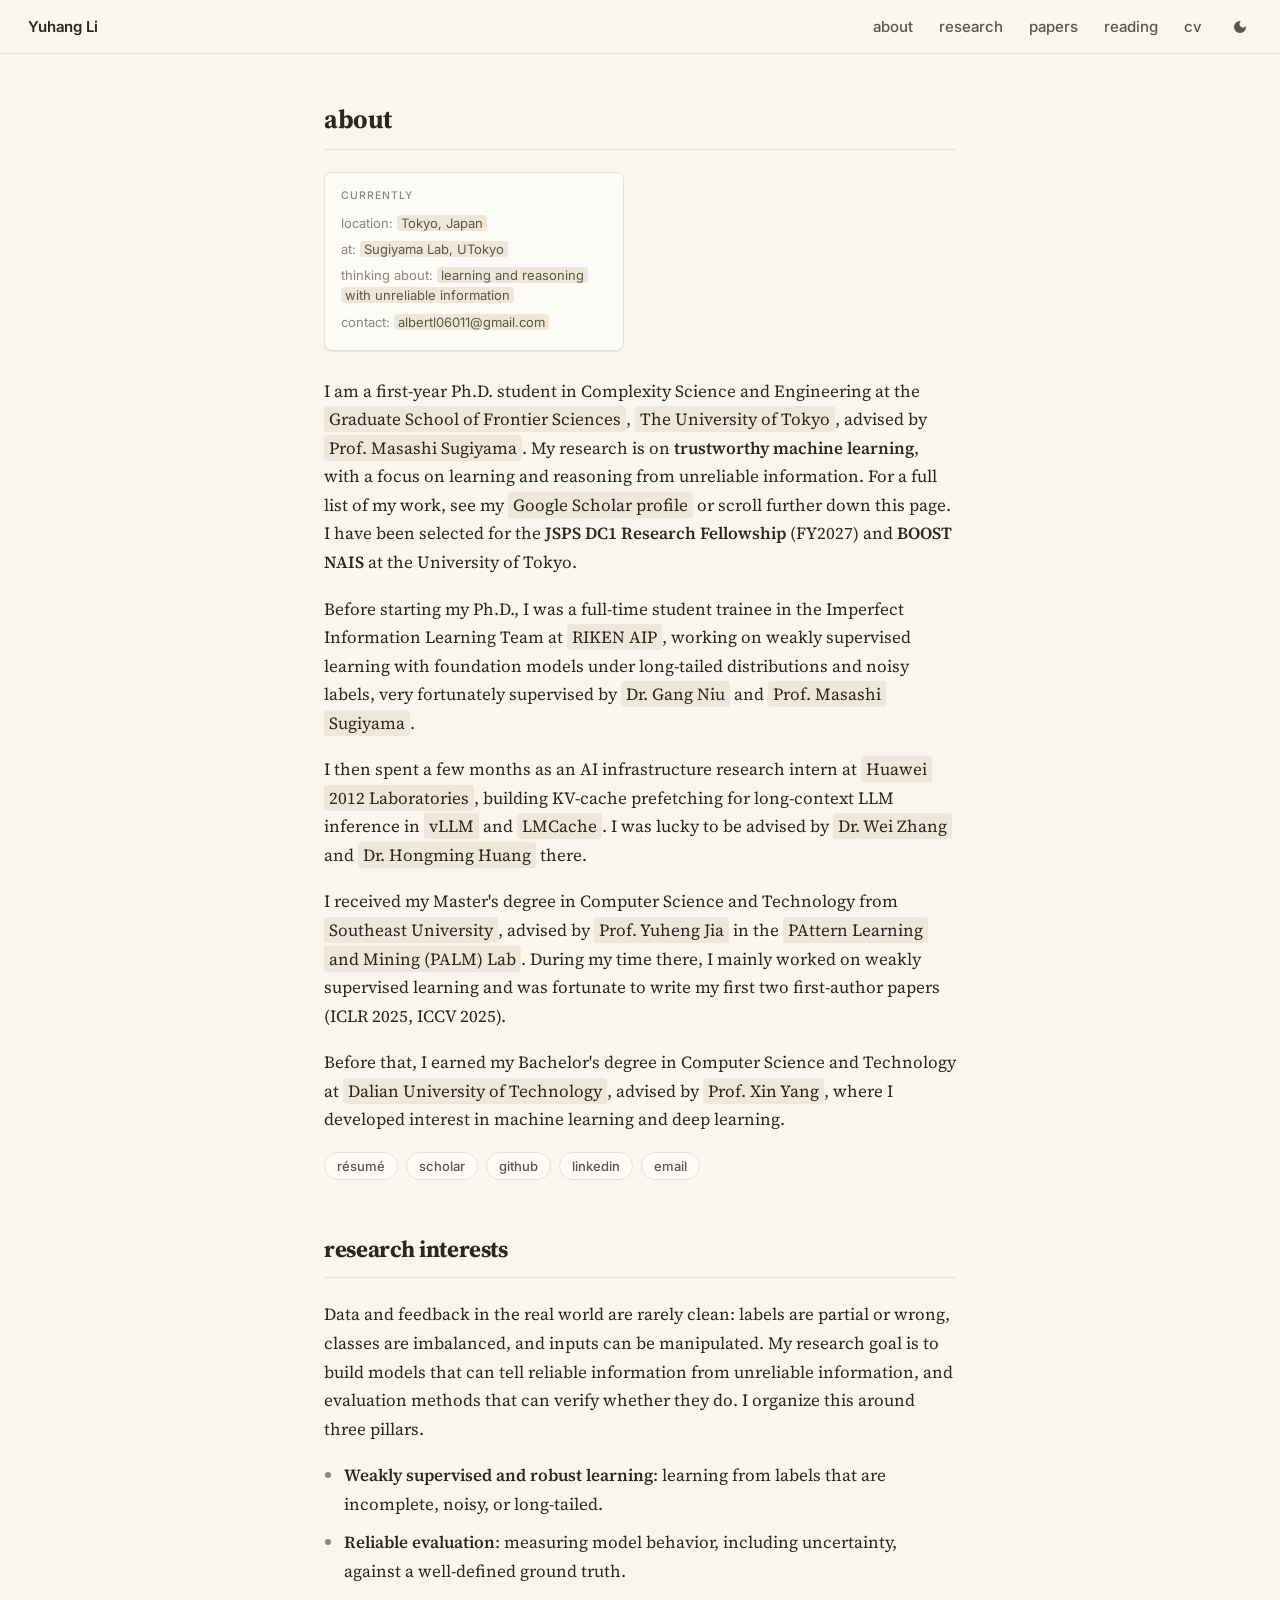
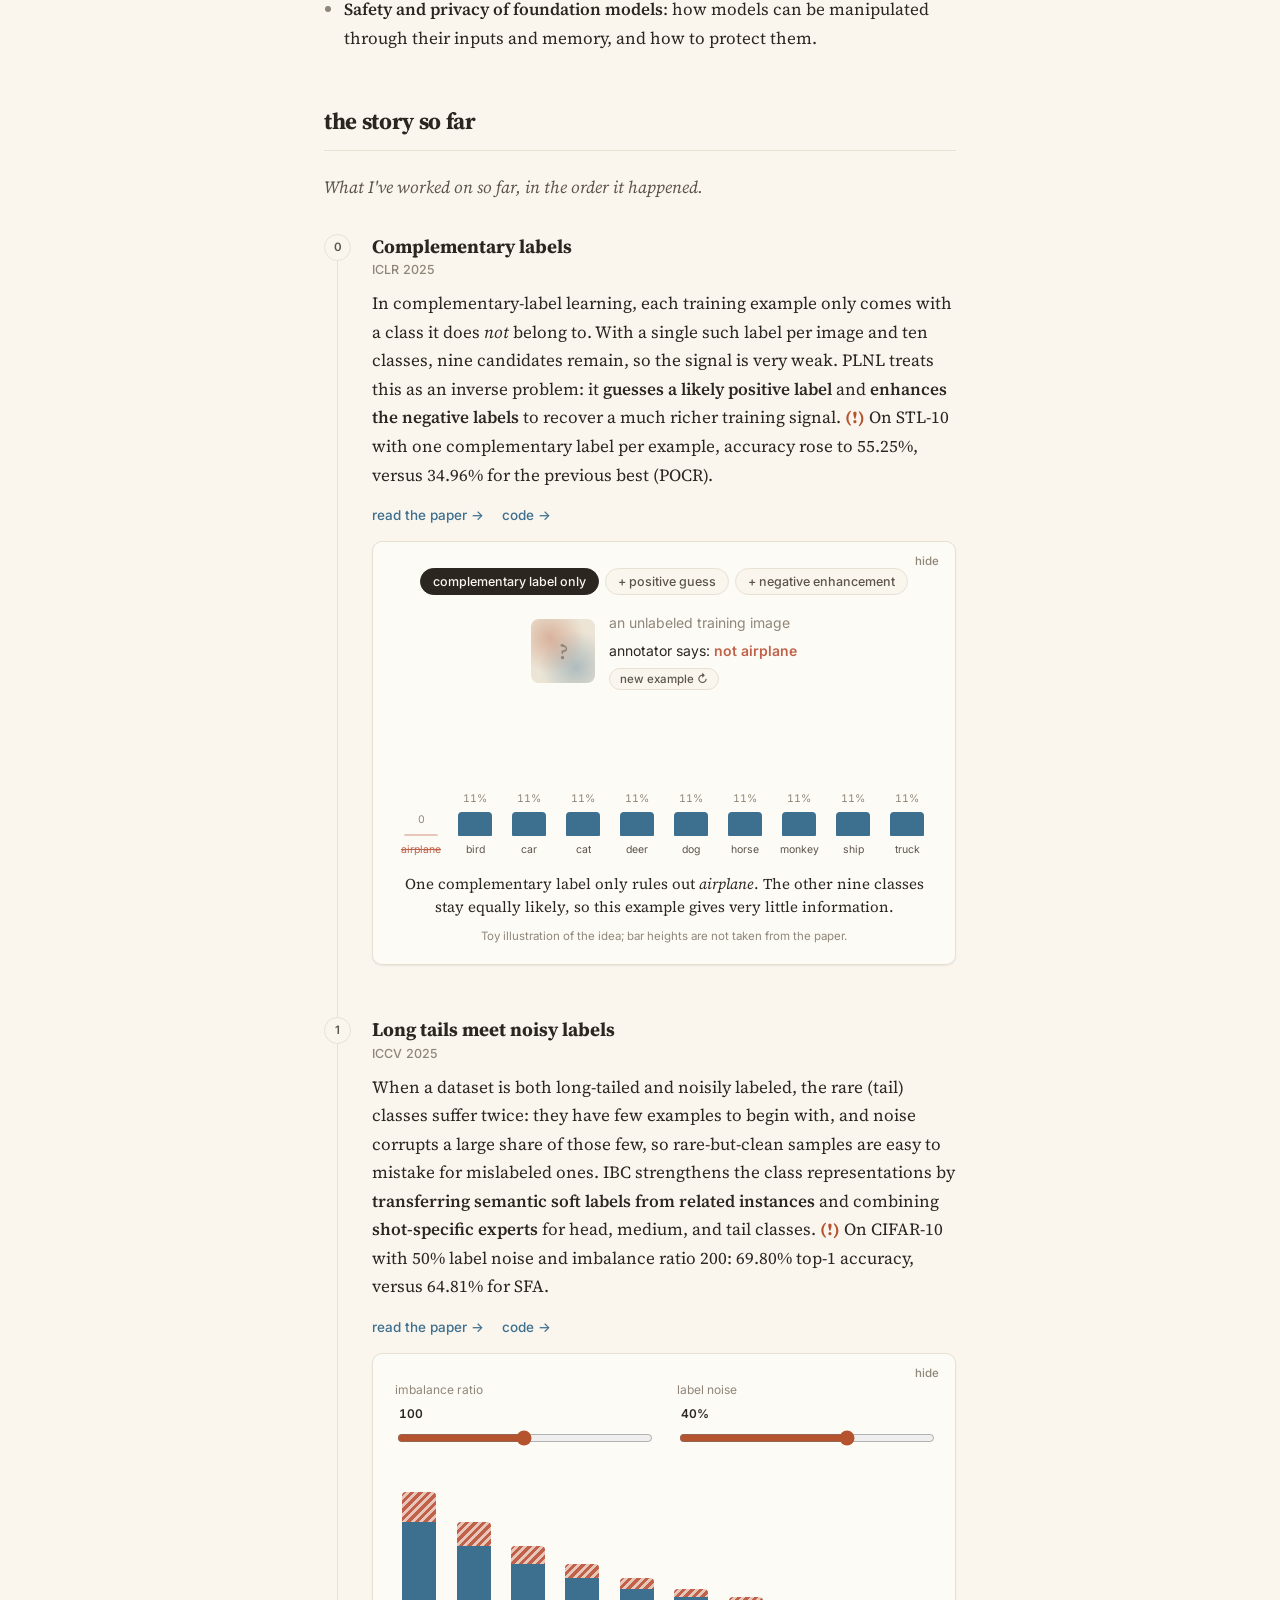
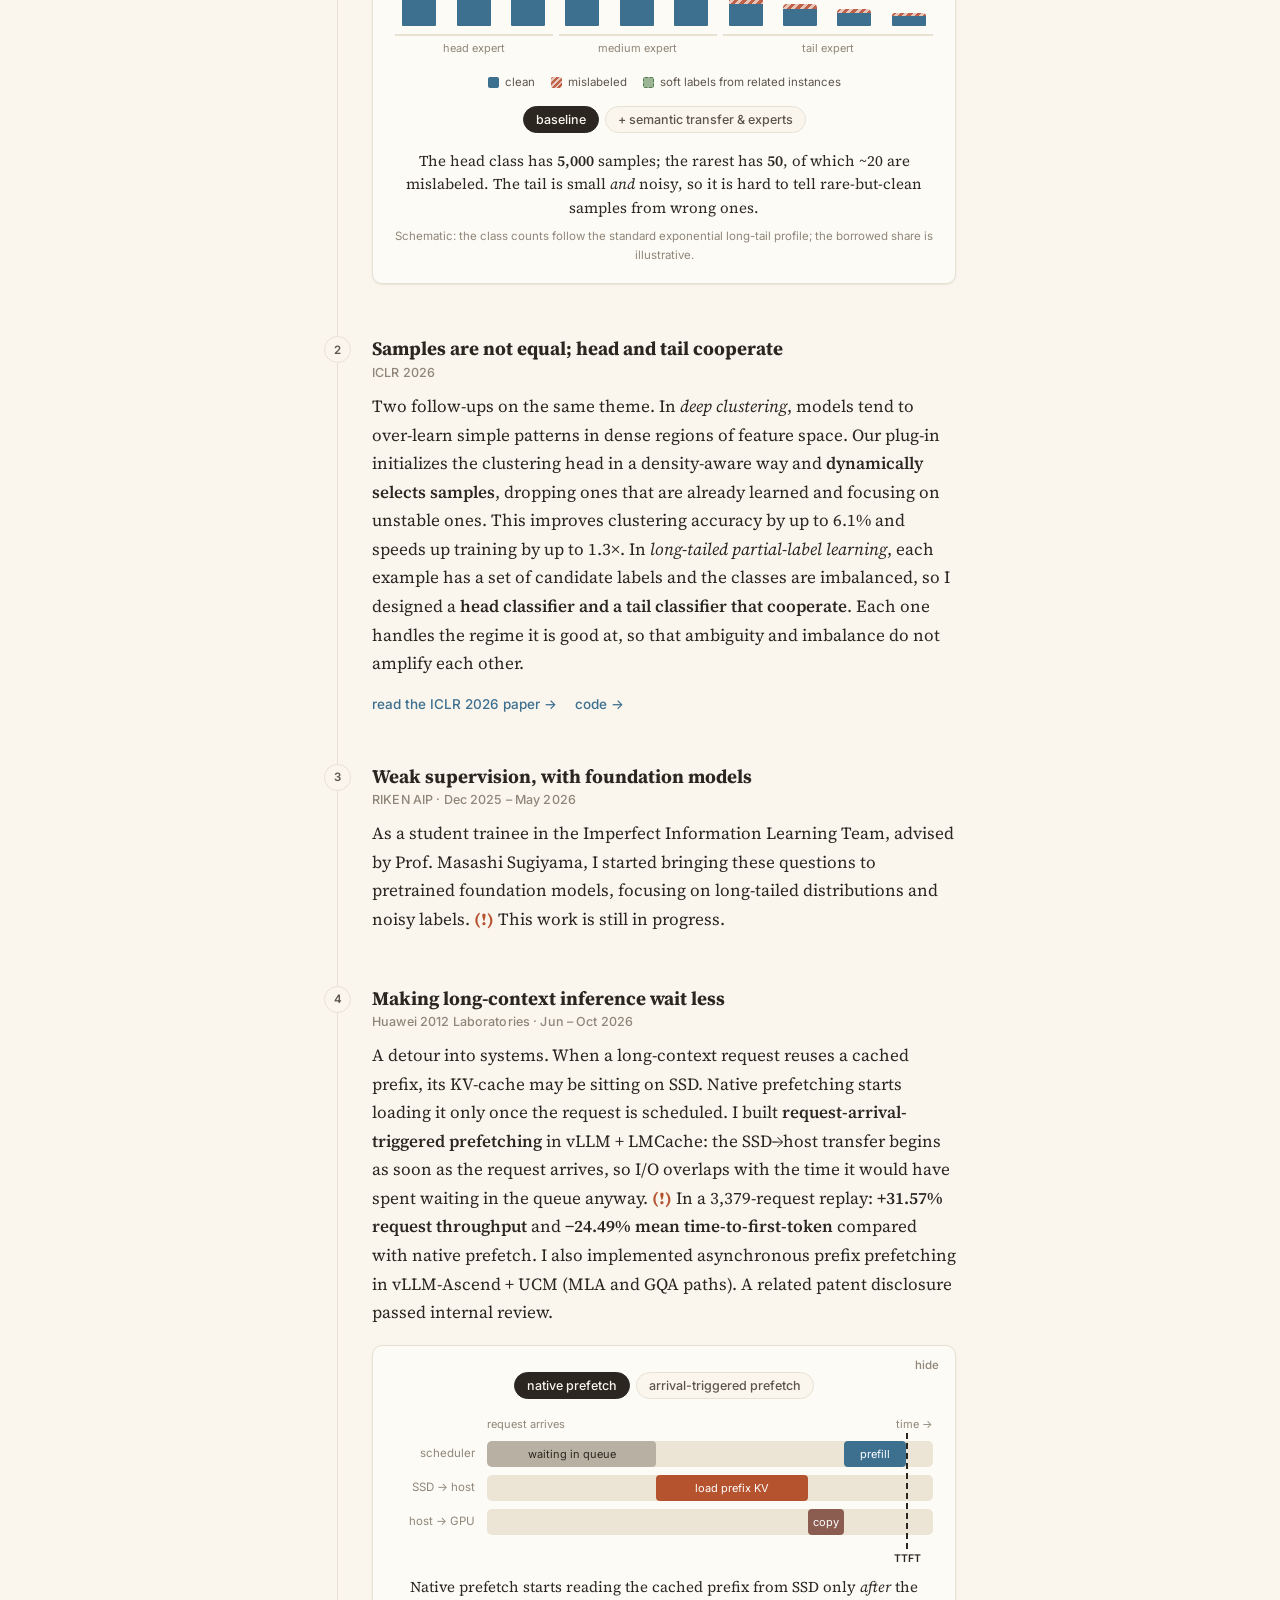
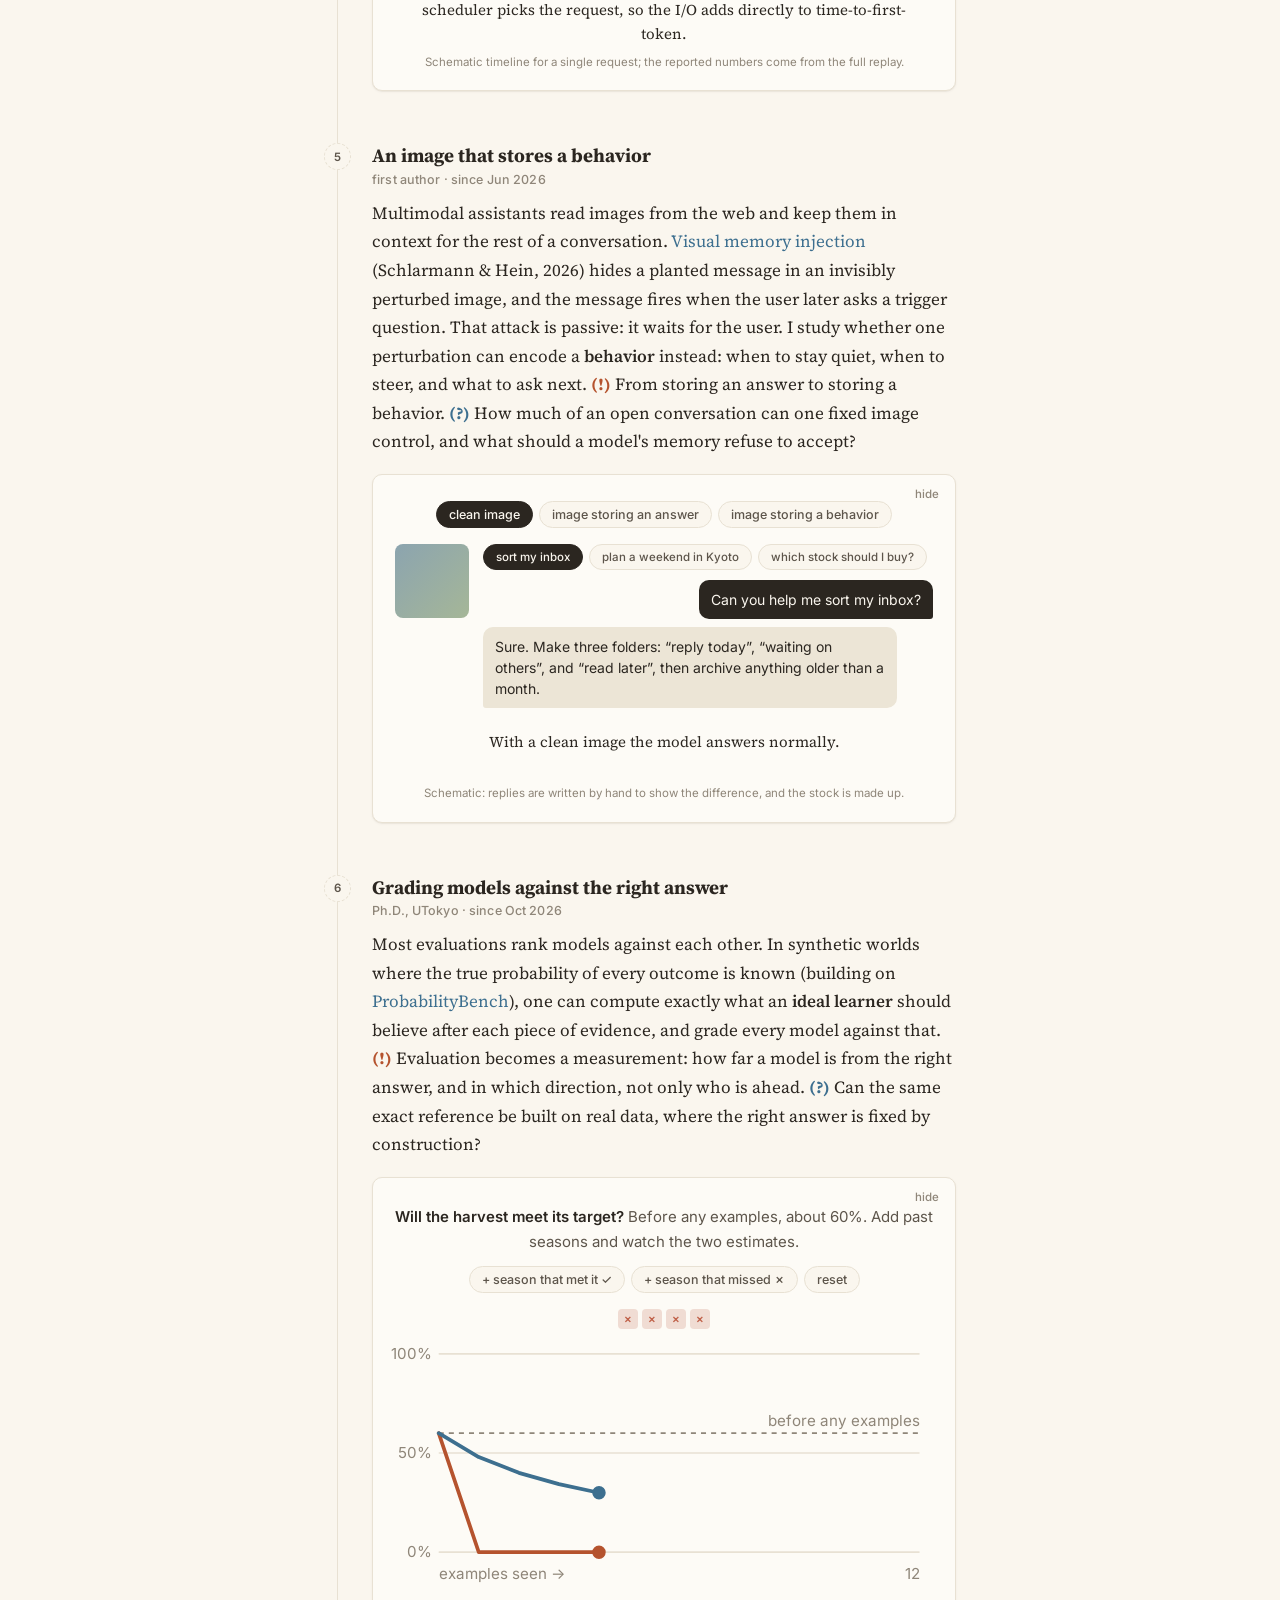
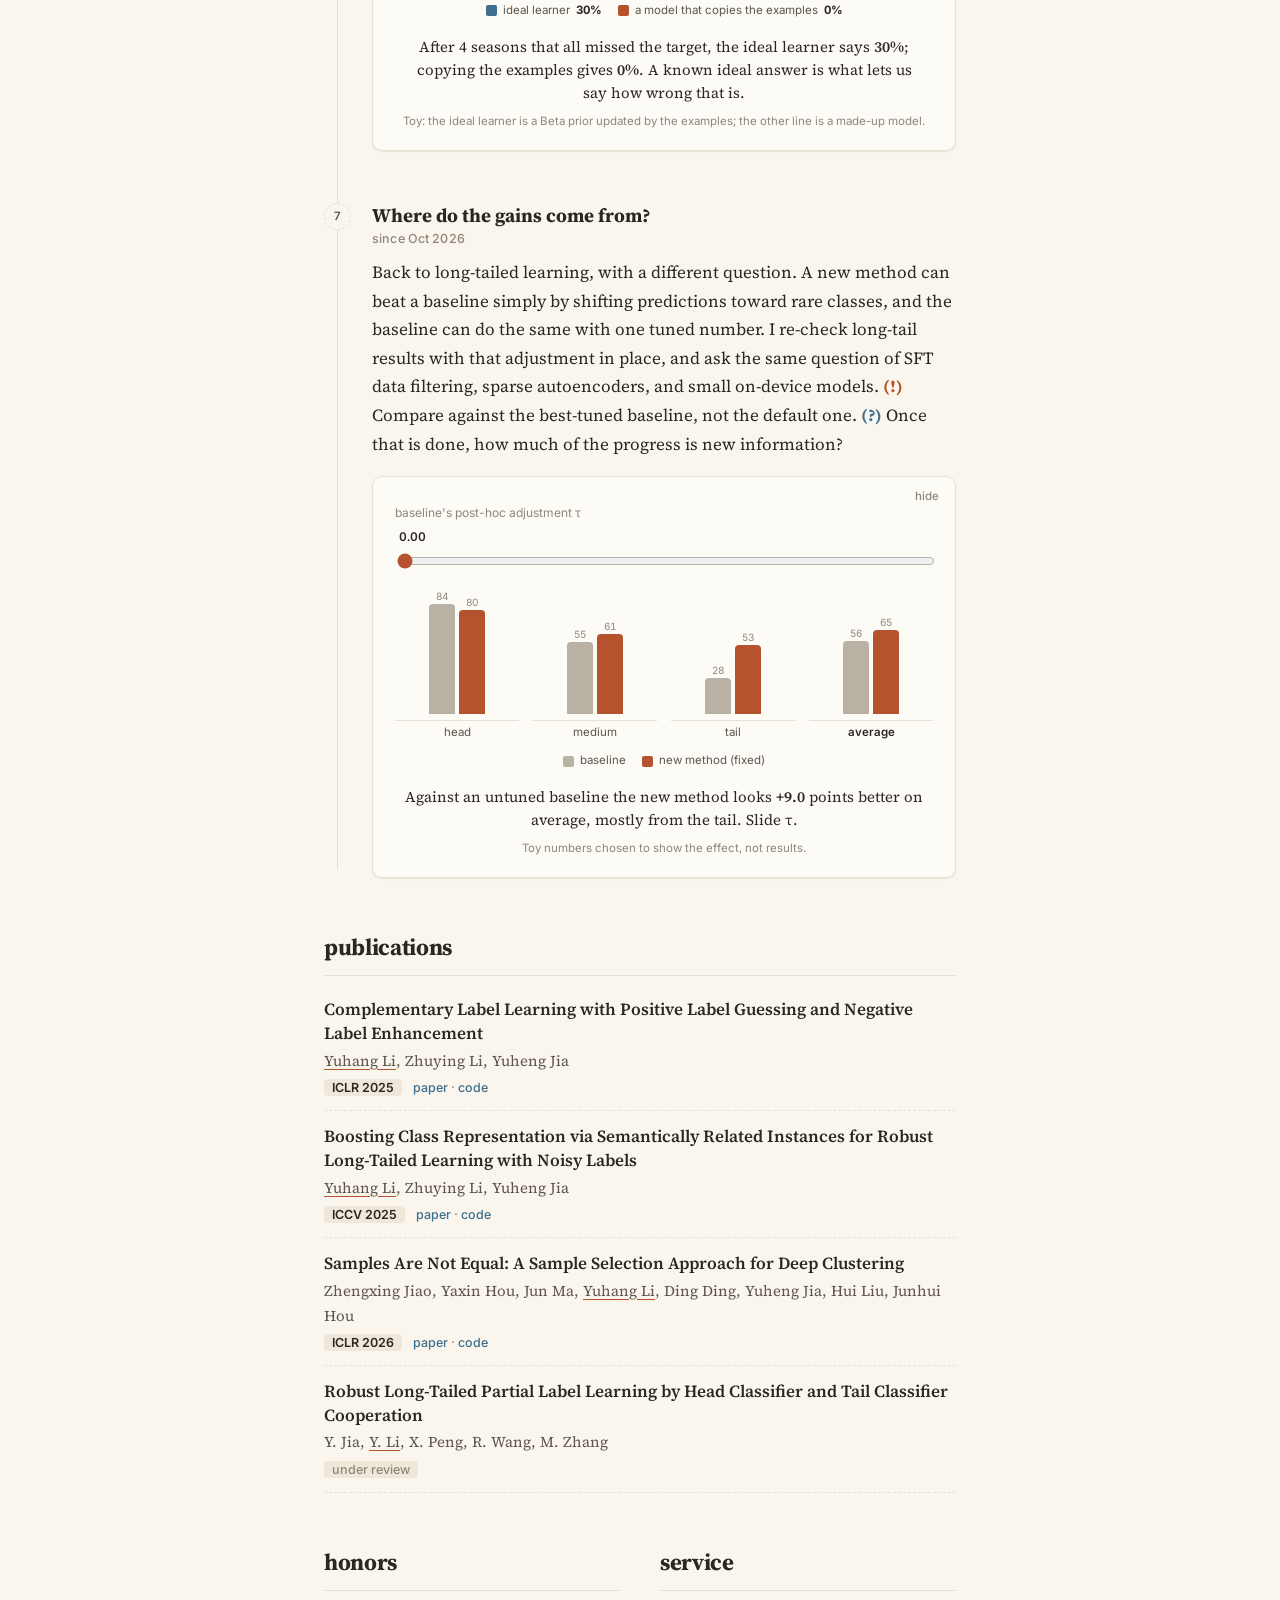
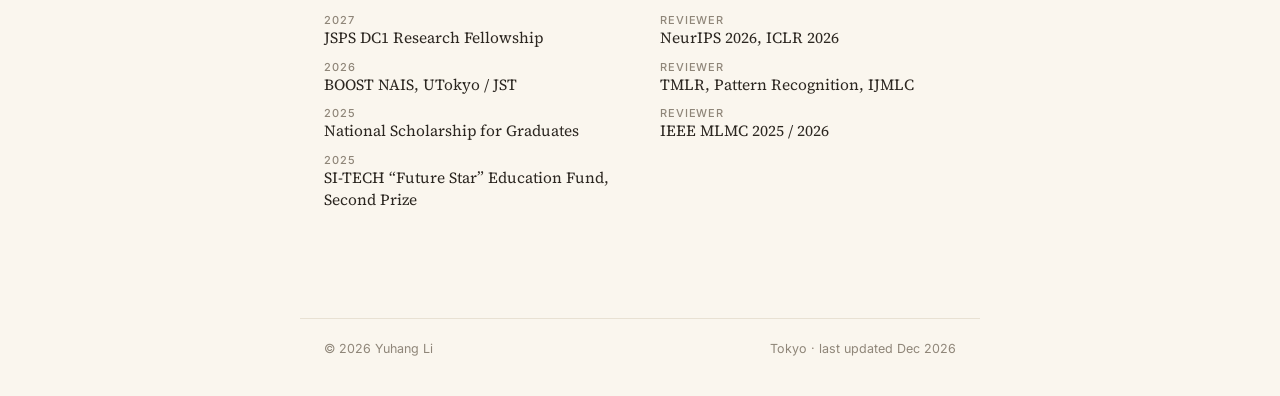
==== commit bb684862: "Update site" ====
--- a/index.html
+++ b/index.html
@@ -121,7 +121,7 @@
         <li class="step">
           <span class="num">0</span>
           <h3>Complementary labels</h3>
-          <p class="venue">ICLR 2025 · first author</p>
+          <p class="venue">ICLR 2025</p>
           <p>
             In complementary-label learning, each training example only comes with a class it does
             <em>not</em> belong to. With a single such label per image and ten classes, nine candidates
@@ -163,7 +163,7 @@
         <li class="step">
           <span class="num">1</span>
           <h3>Long tails meet noisy labels</h3>
-          <p class="venue">ICCV 2025 · first author</p>
+          <p class="venue">ICCV 2025</p>
           <p>
             When a dataset is both long-tailed and noisily labeled, the rare (tail) classes suffer twice: they have few
             examples to begin with, and noise corrupts a large share of those few, so rare-but-clean samples are easy to
@@ -212,7 +212,7 @@
         <li class="step">
           <span class="num">2</span>
           <h3>Samples are not equal; head and tail cooperate</h3>
-          <p class="venue">ICLR 2026 · co-author &nbsp;/&nbsp; under review · first student author</p>
+          <p class="venue">ICLR 2026</p>
           <p>
             Two follow-ups on the same theme. In <em>deep clustering</em>, models tend to over-learn simple patterns in
             dense regions of feature space. Our plug-in initializes the clustering head in a density-aware way and
@@ -236,7 +236,7 @@
           <p>
             As a student trainee in the Imperfect Information Learning Team, advised by Prof. Masashi Sugiyama,
             I started bringing these questions to pretrained foundation models, focusing on long-tailed
-            distributions and noisy labels.
+            distributions and noisy labels. <span class="mark">(!)</span> This work is still in progress.
           </p>
         </li>
 
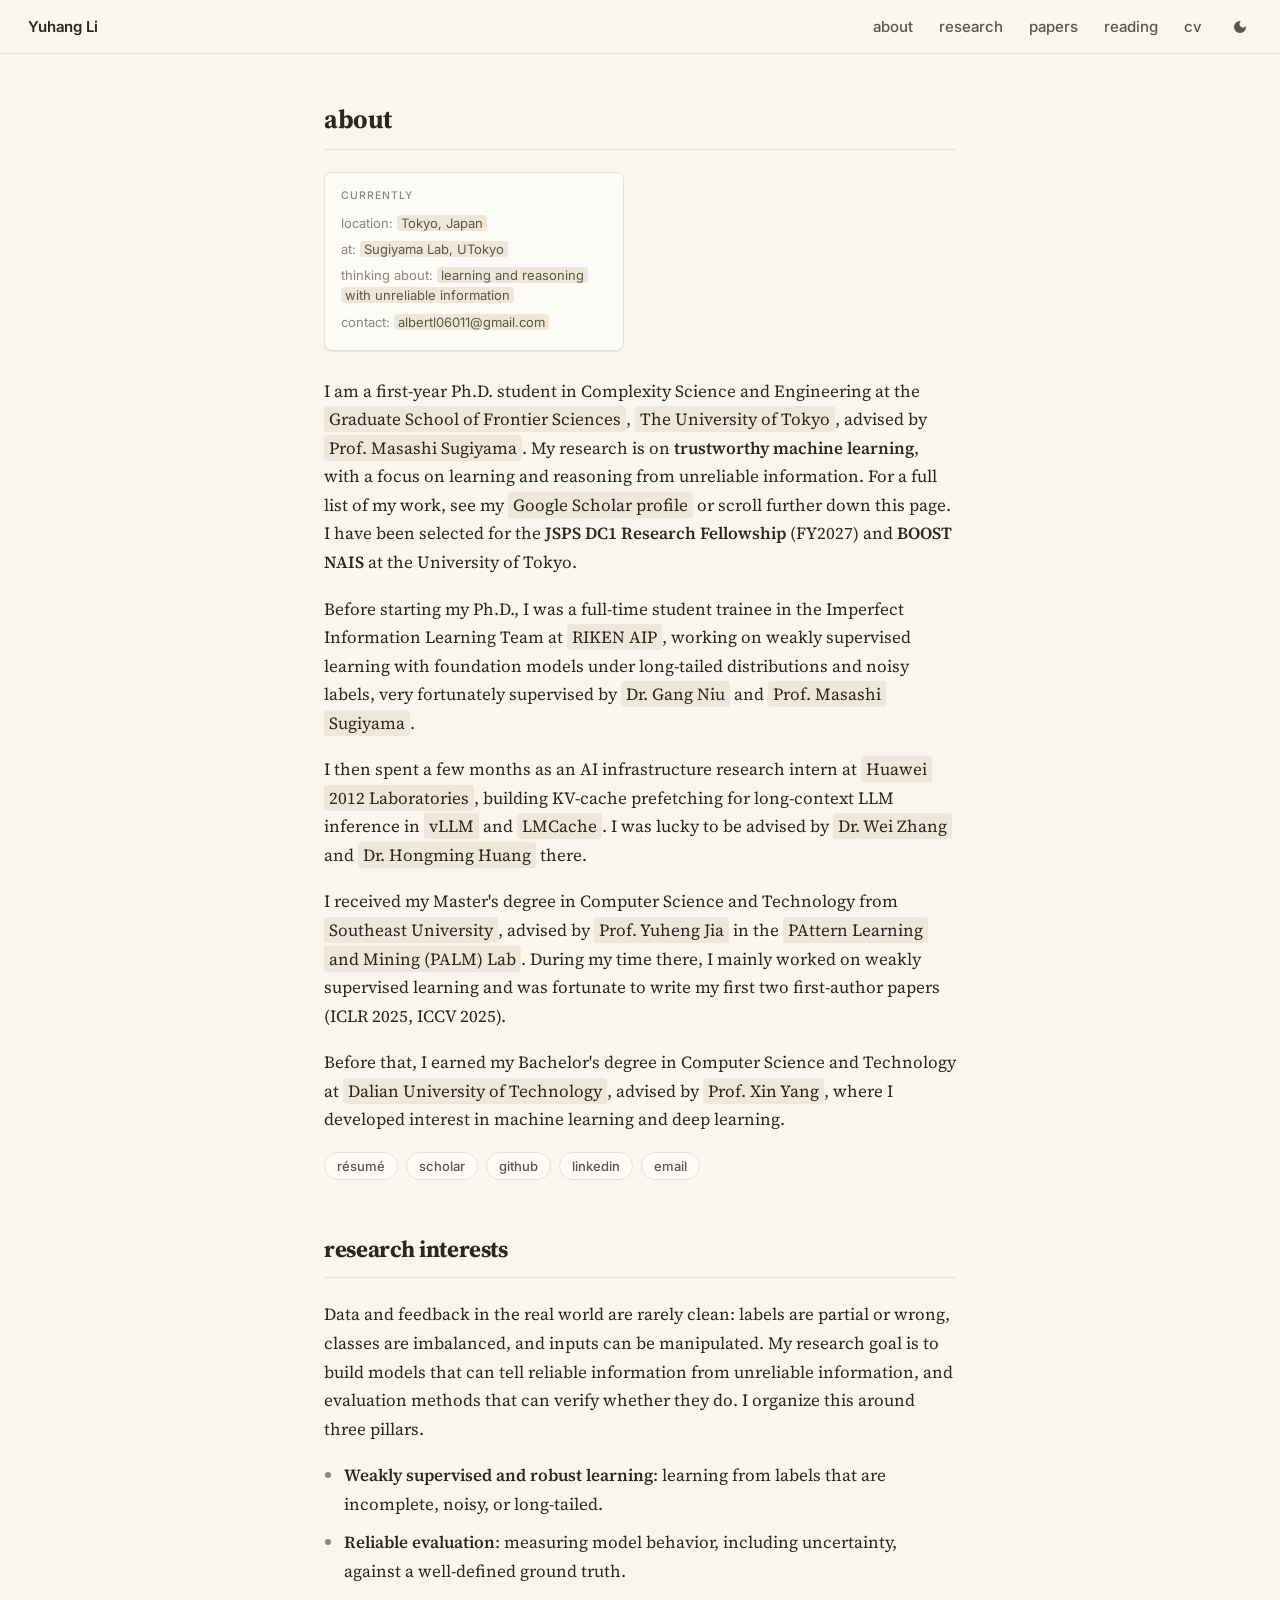
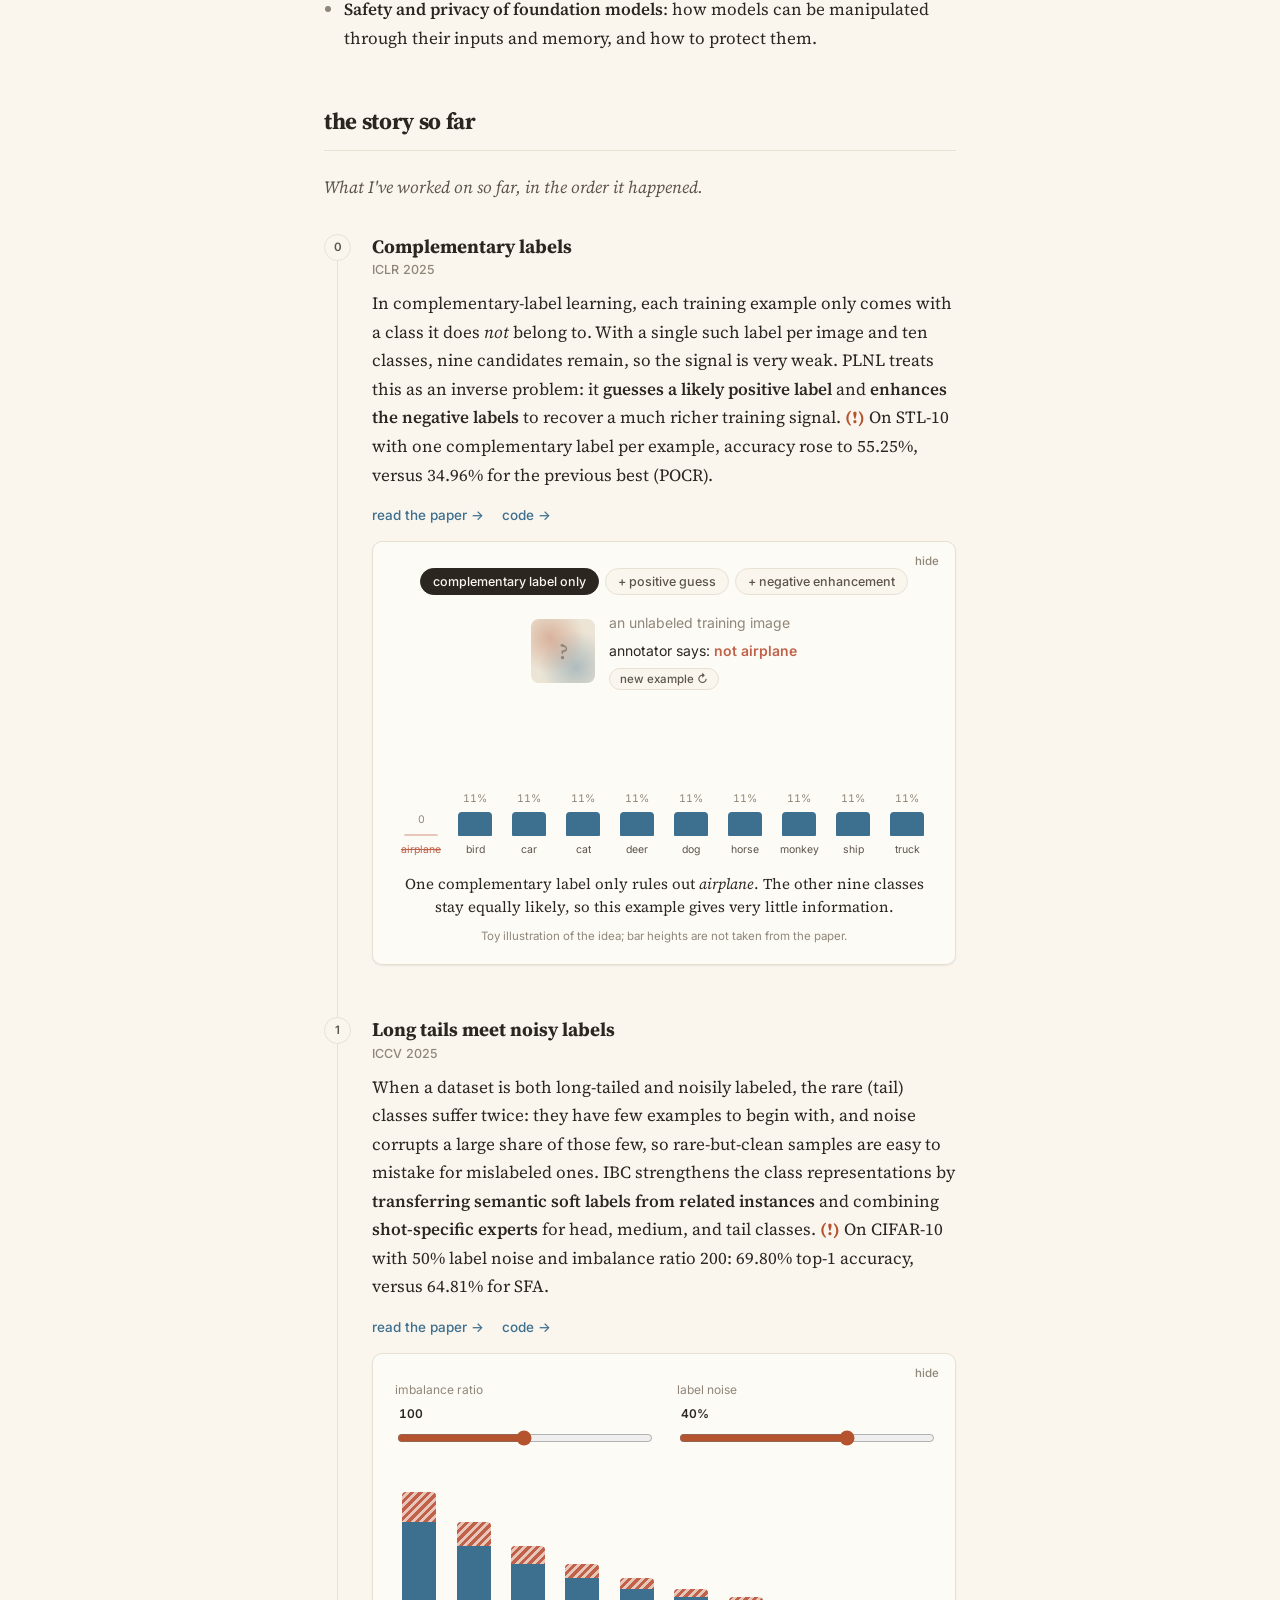
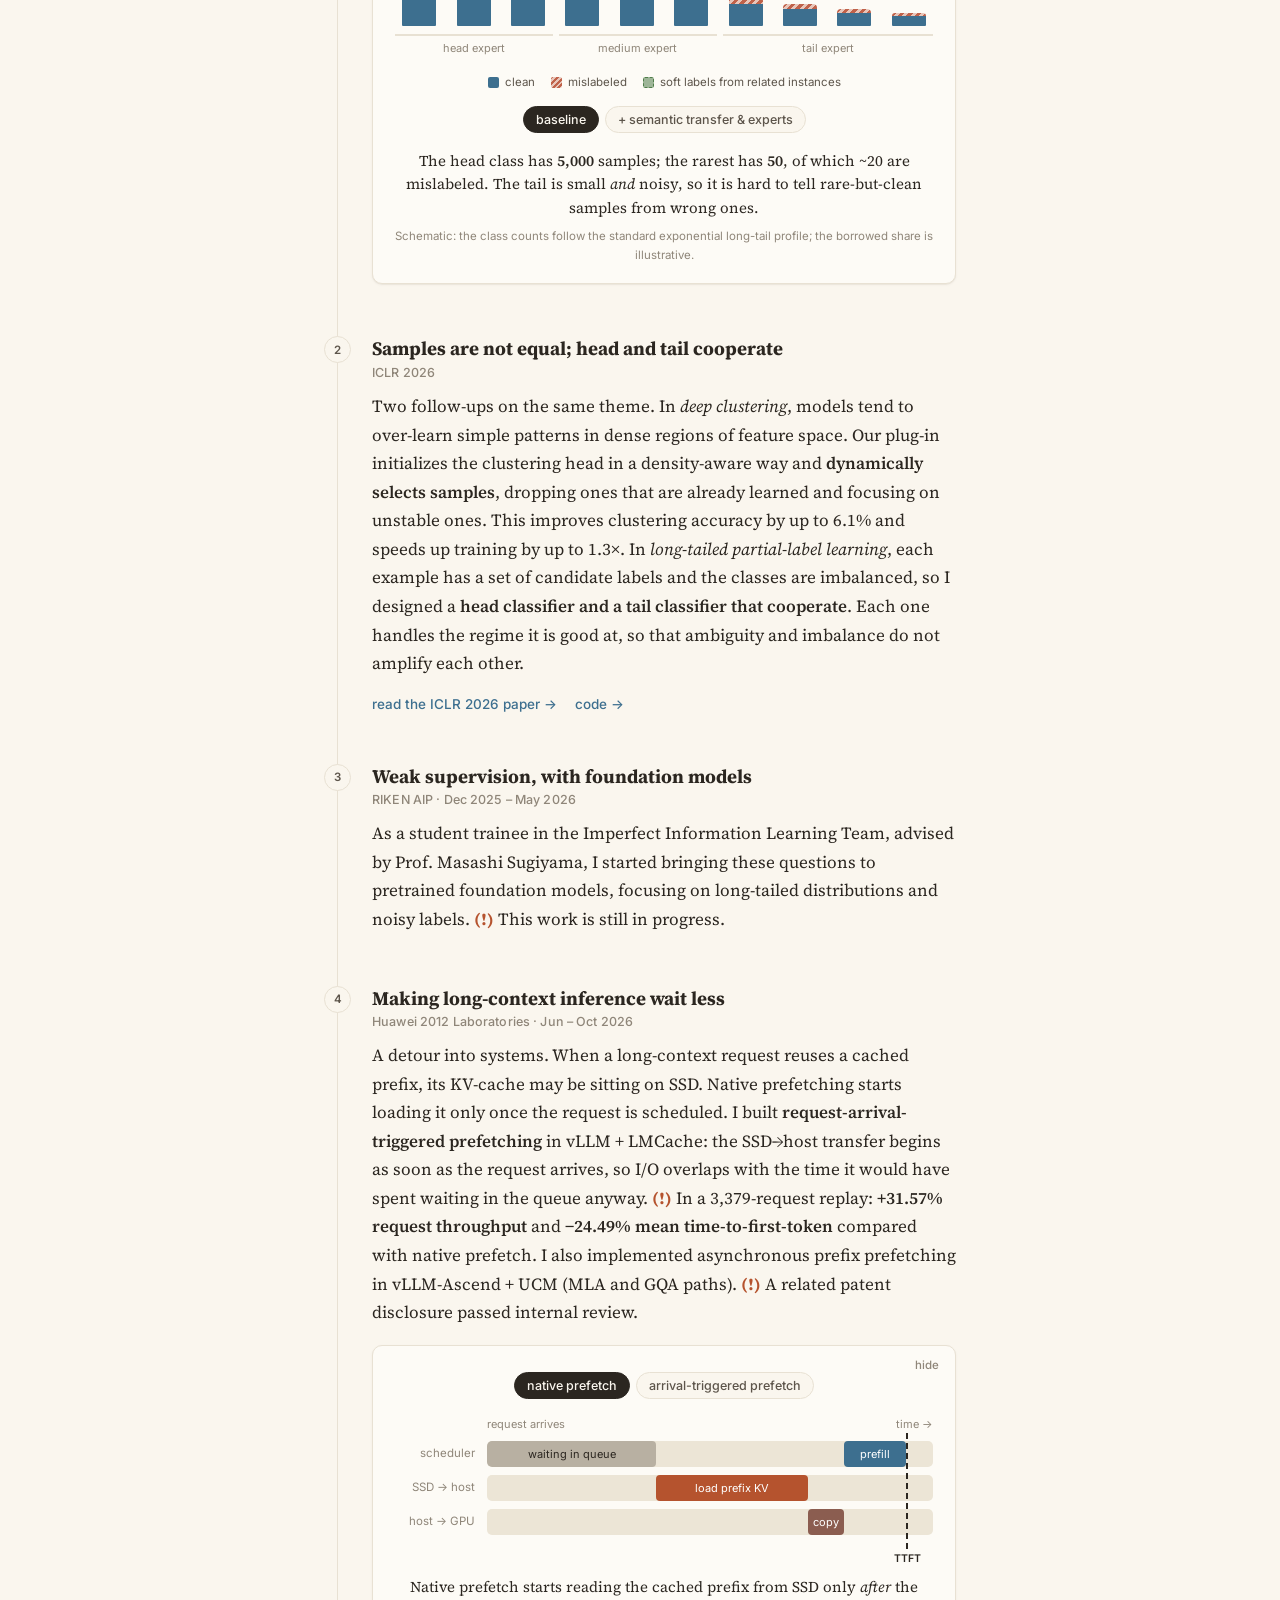
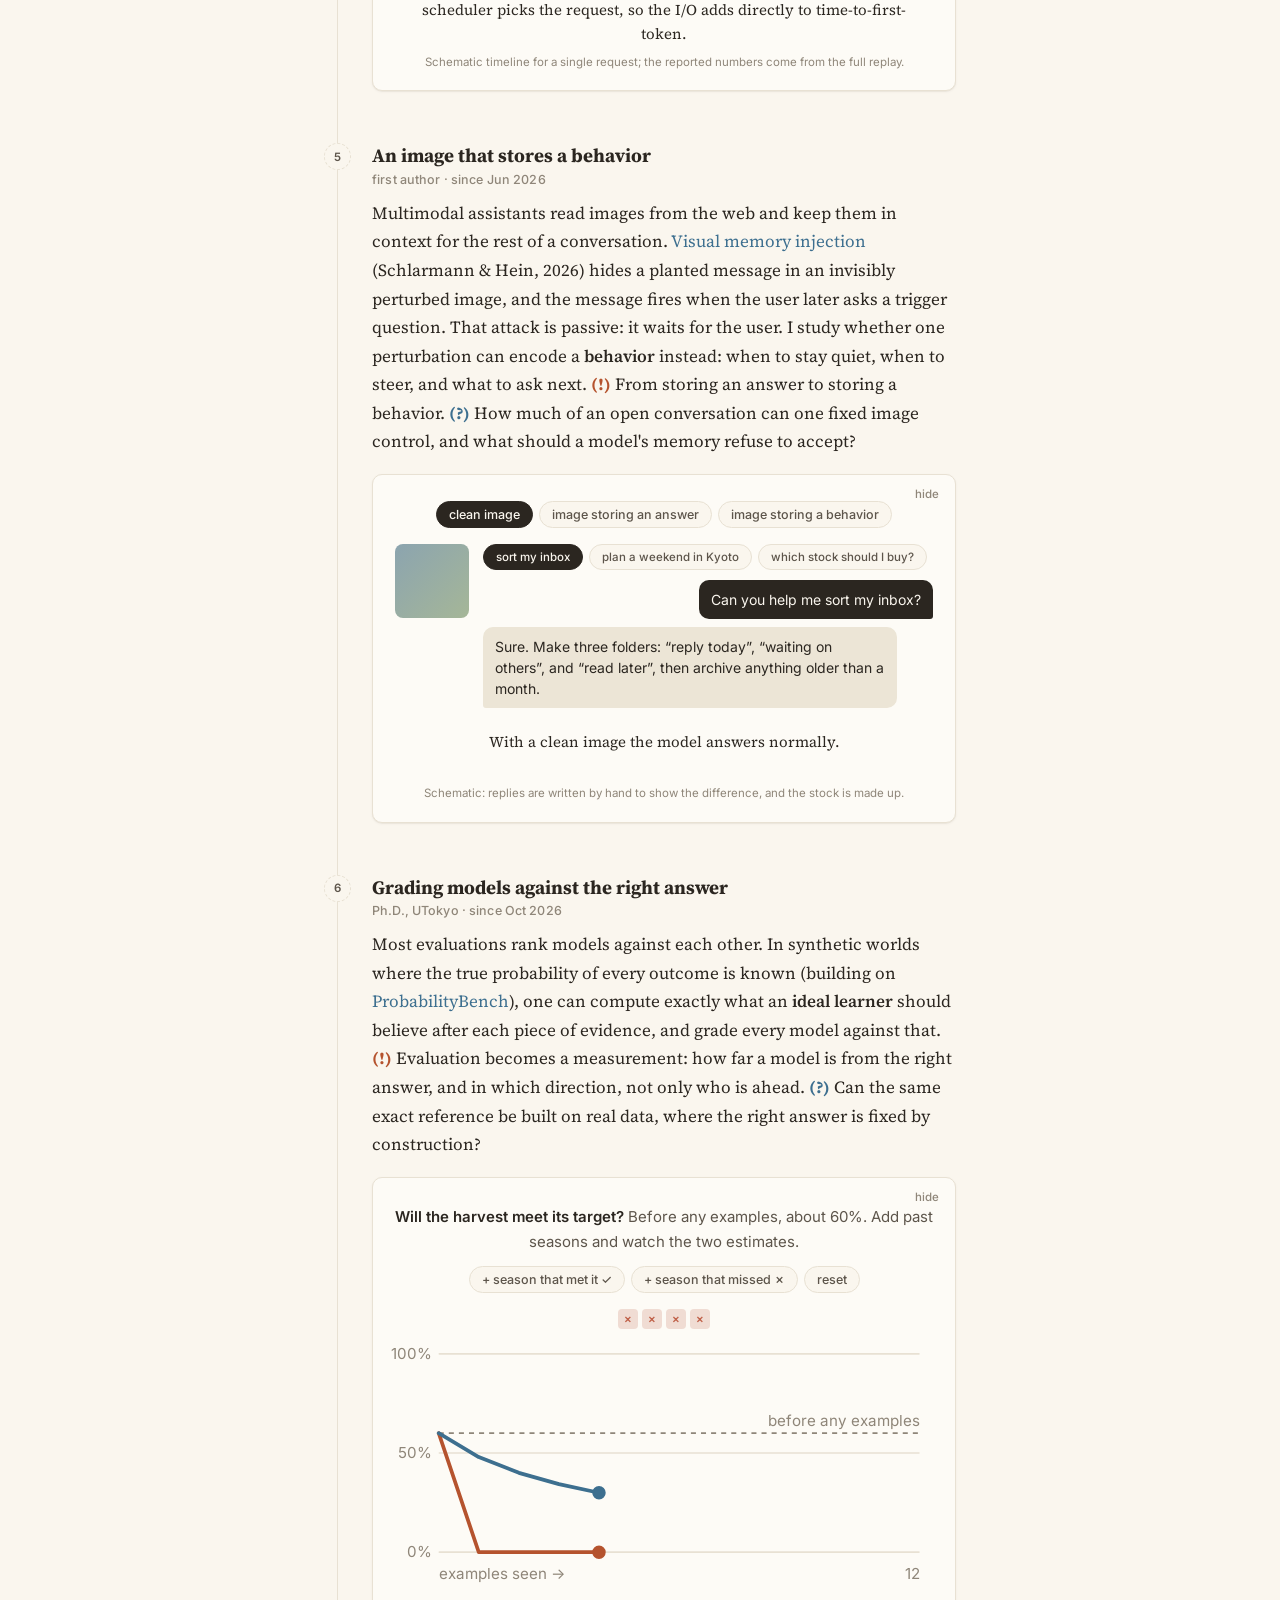
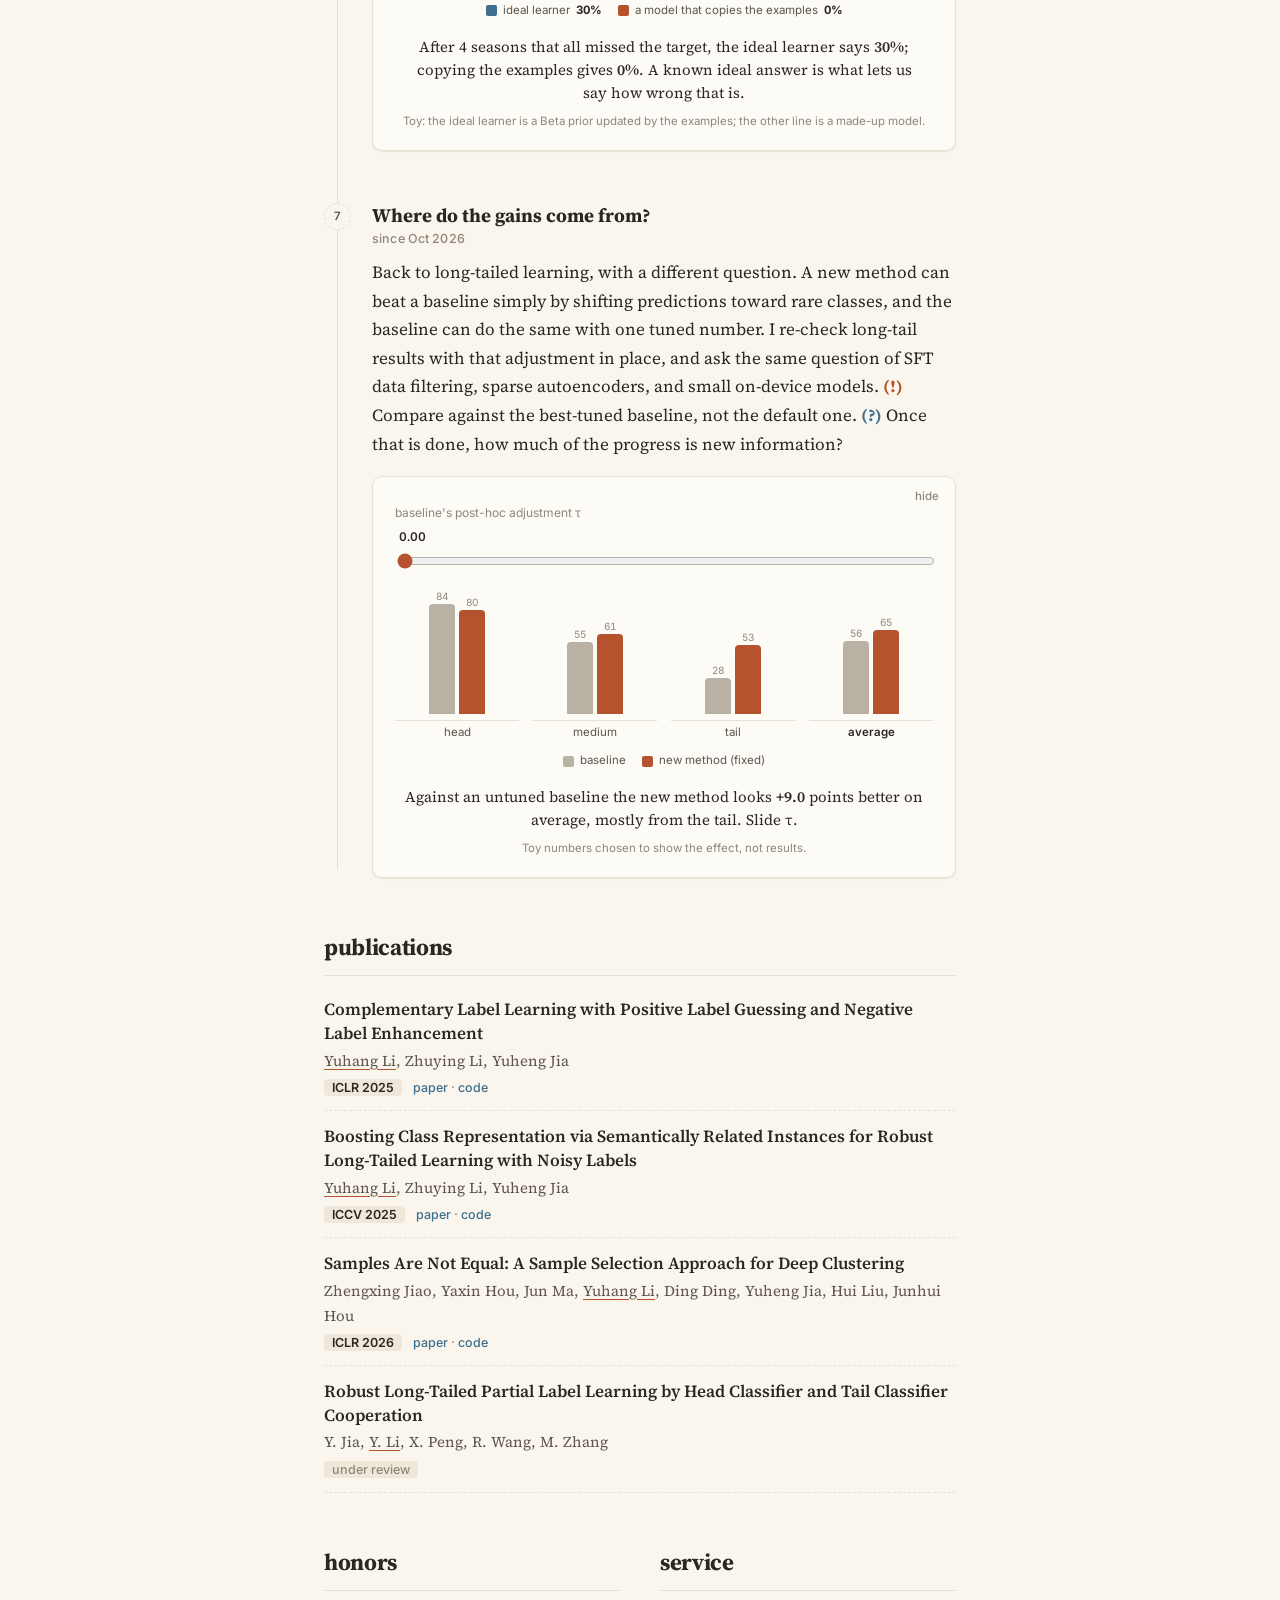
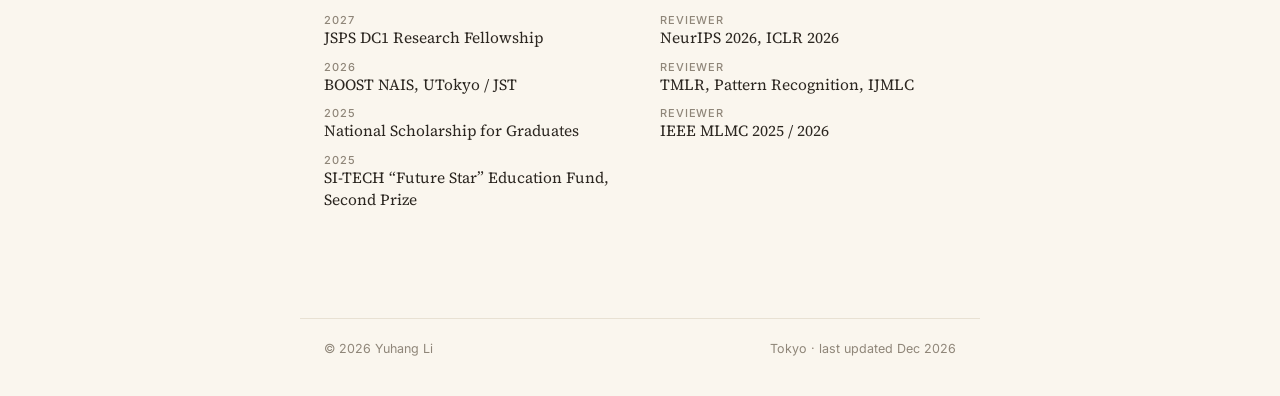
==== commit 4d64f9e6: "Update site" ====
--- a/index.html
+++ b/index.html
@@ -252,7 +252,7 @@
             the request arrives, so I/O overlaps with the time it would have spent waiting in the queue anyway.
             <span class="mark">(!)</span> In a 3,379-request replay: <strong>+31.57% request throughput</strong> and
             <strong>−24.49% mean time-to-first-token</strong> compared with native prefetch. I also implemented
-            asynchronous prefix prefetching in vLLM-Ascend + UCM (MLA and GQA paths). A related patent disclosure
+            asynchronous prefix prefetching in vLLM-Ascend + UCM (MLA and GQA paths). <span class="mark">(!)</span> A related patent disclosure
             passed internal review.
           </p>
 
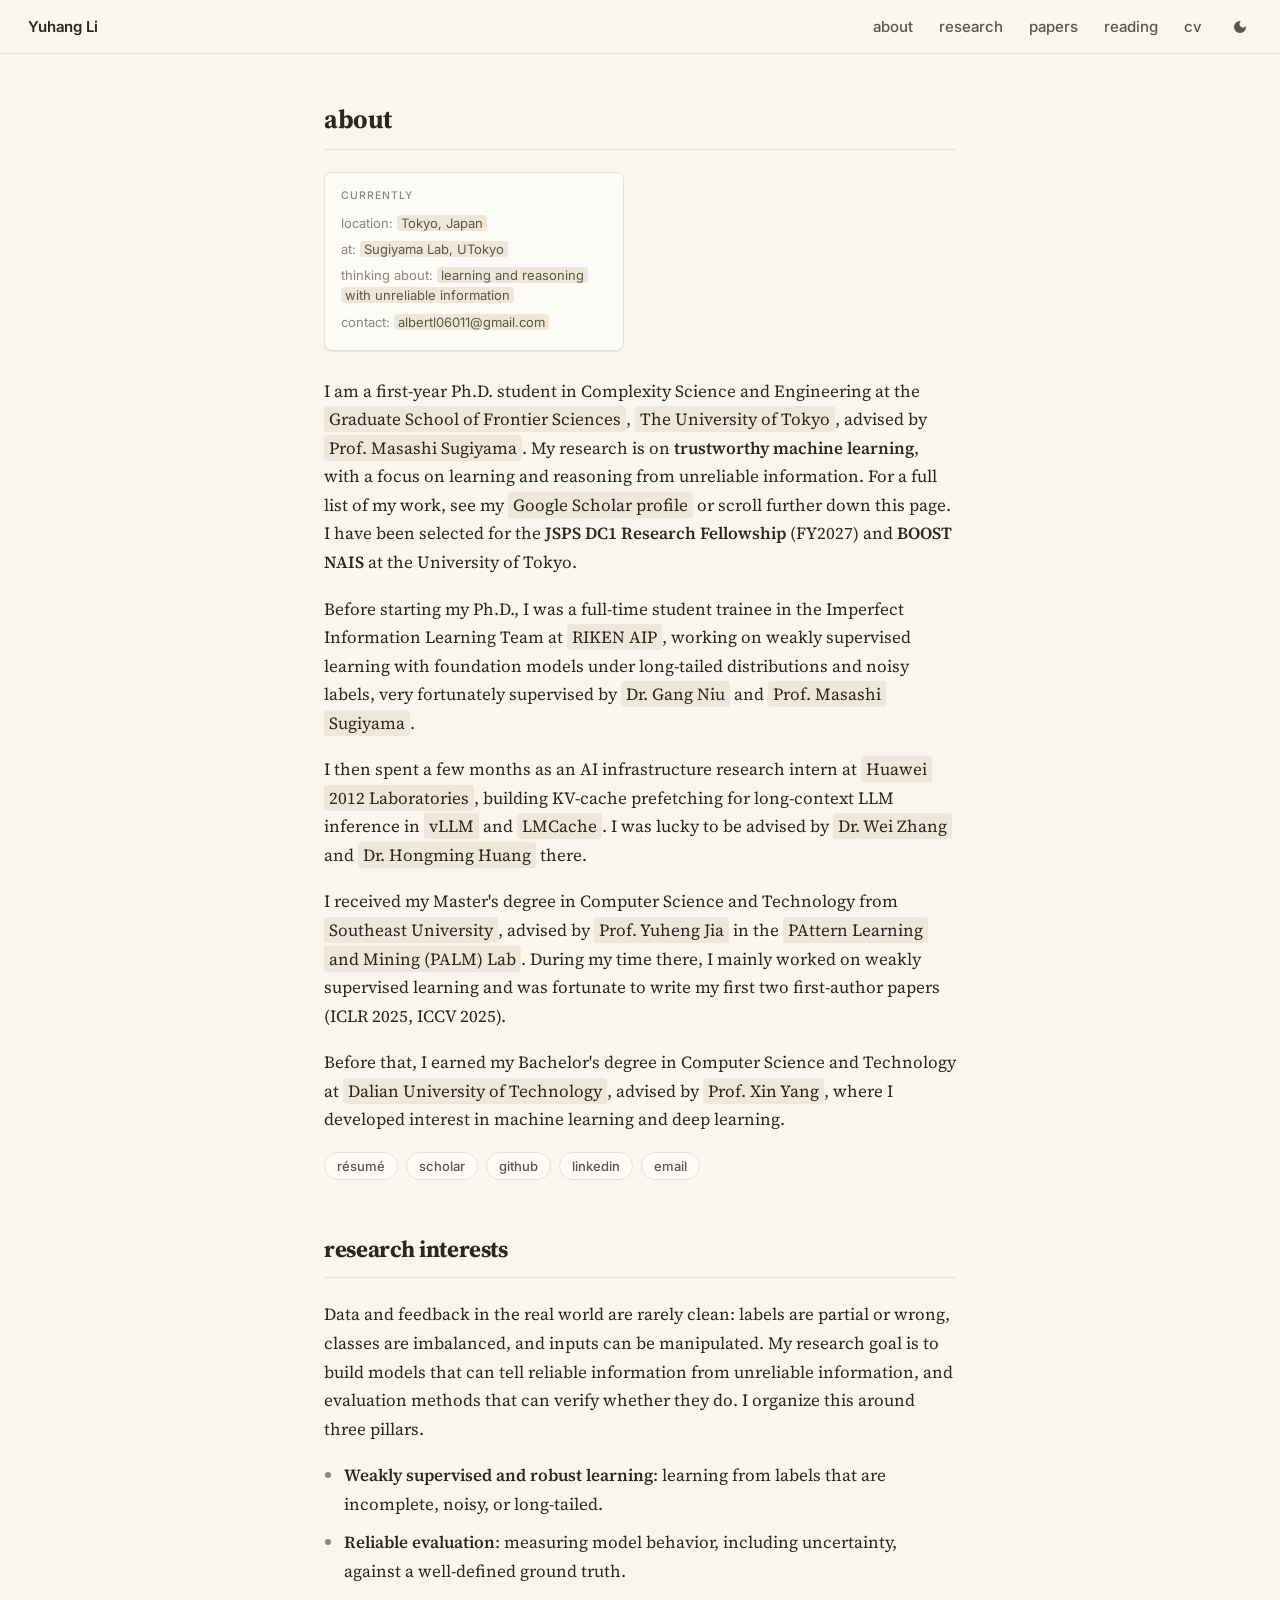
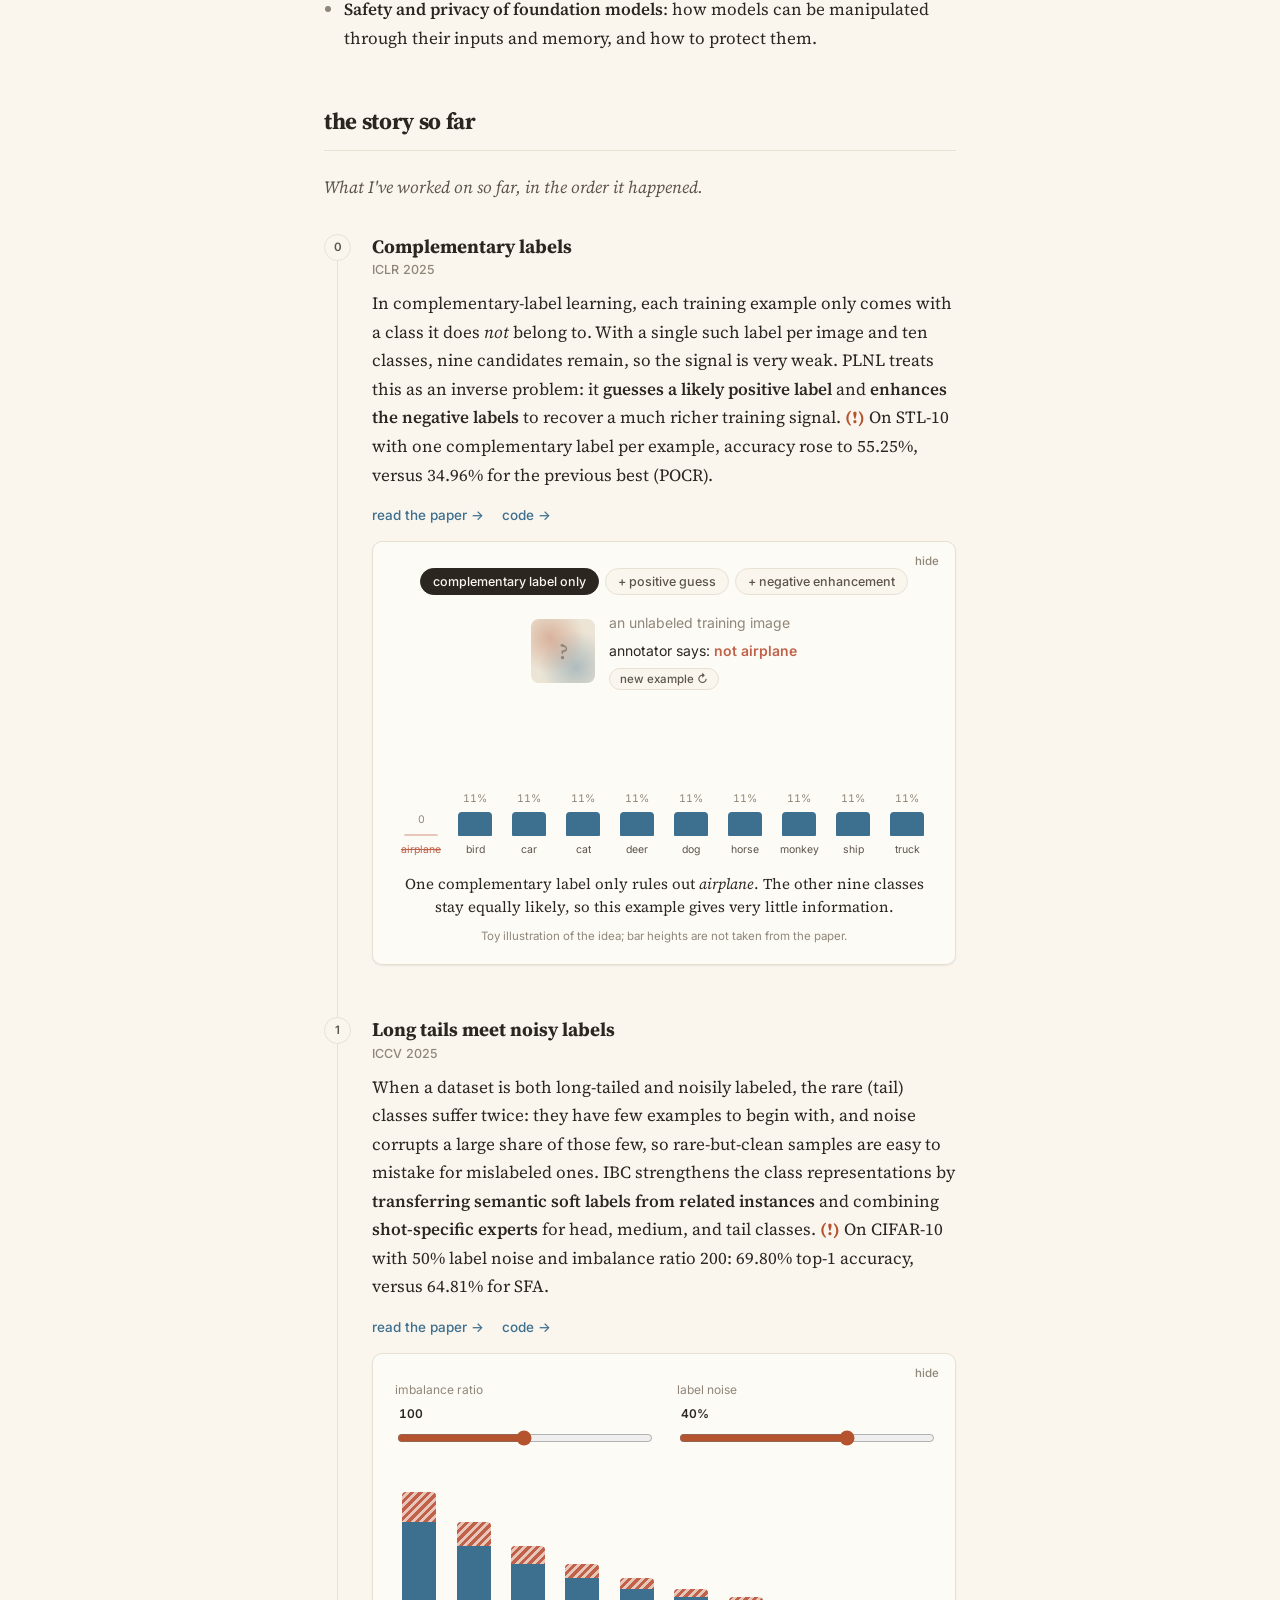
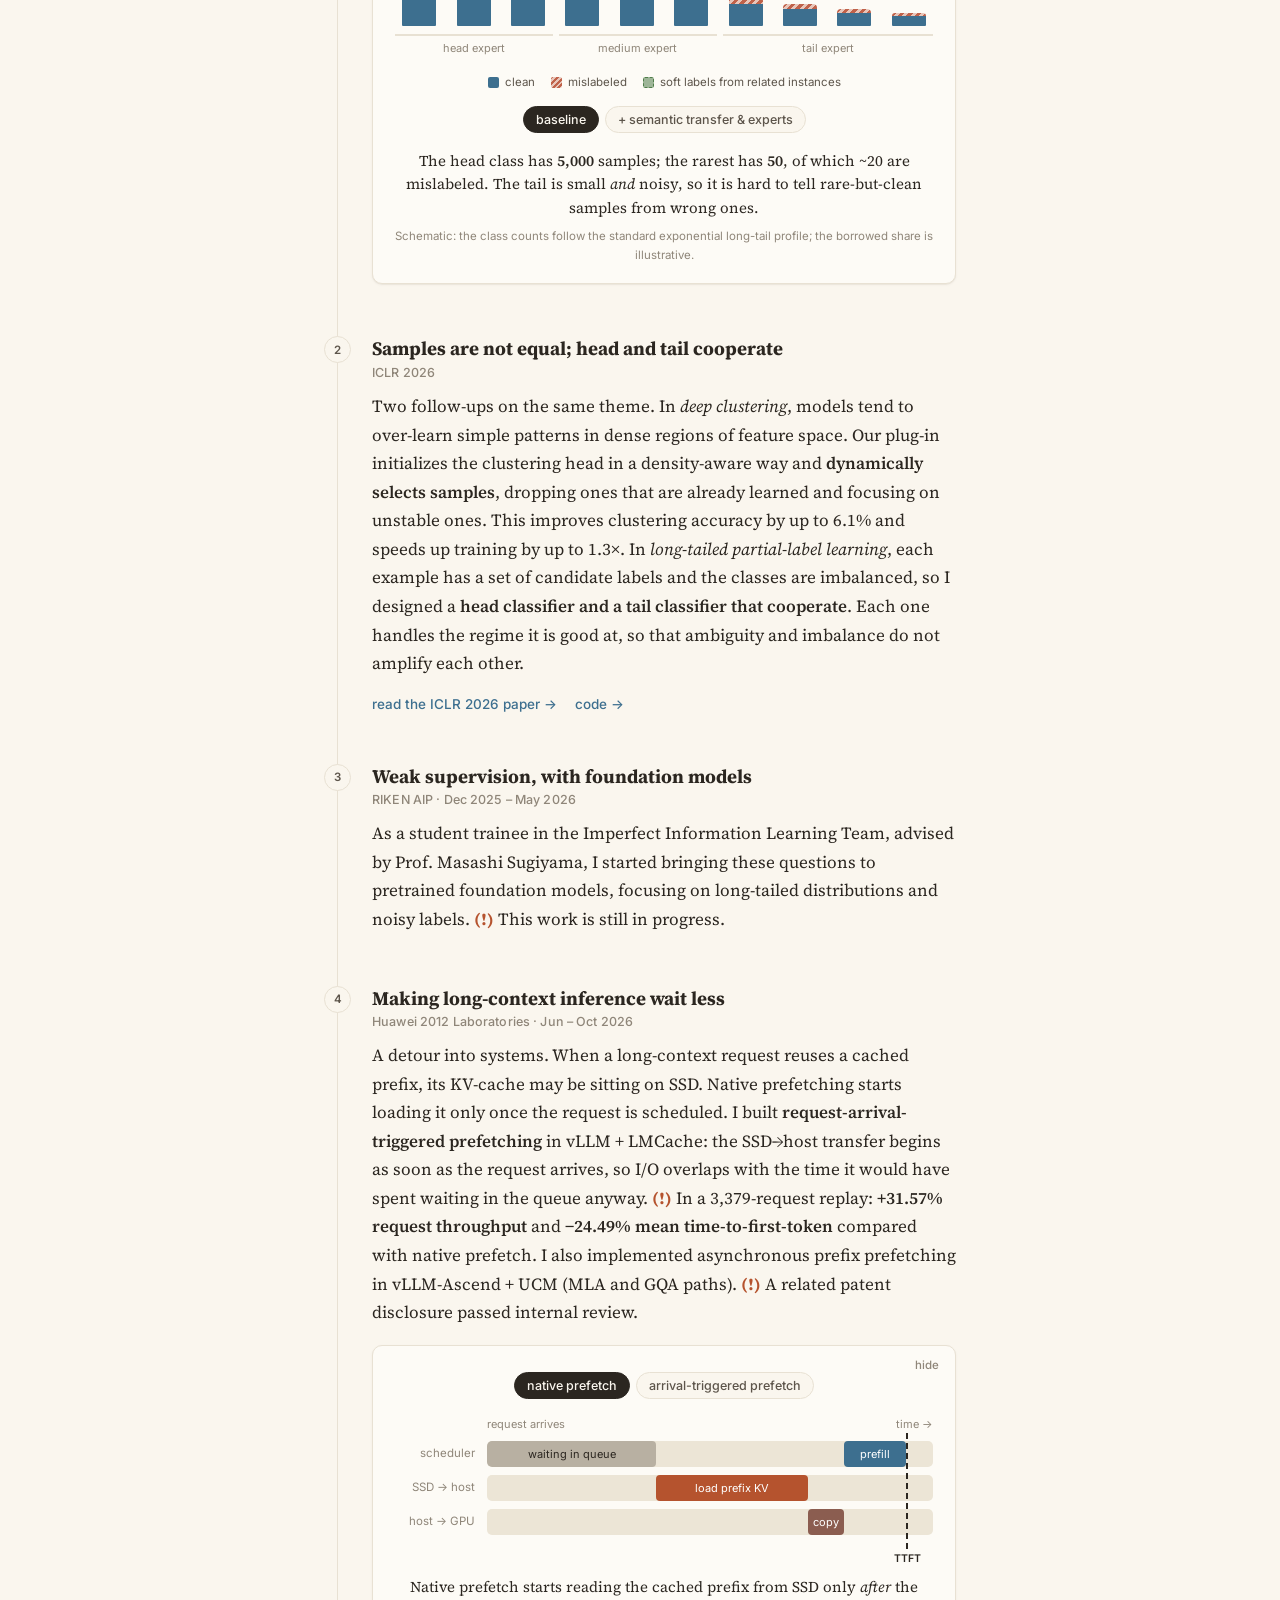
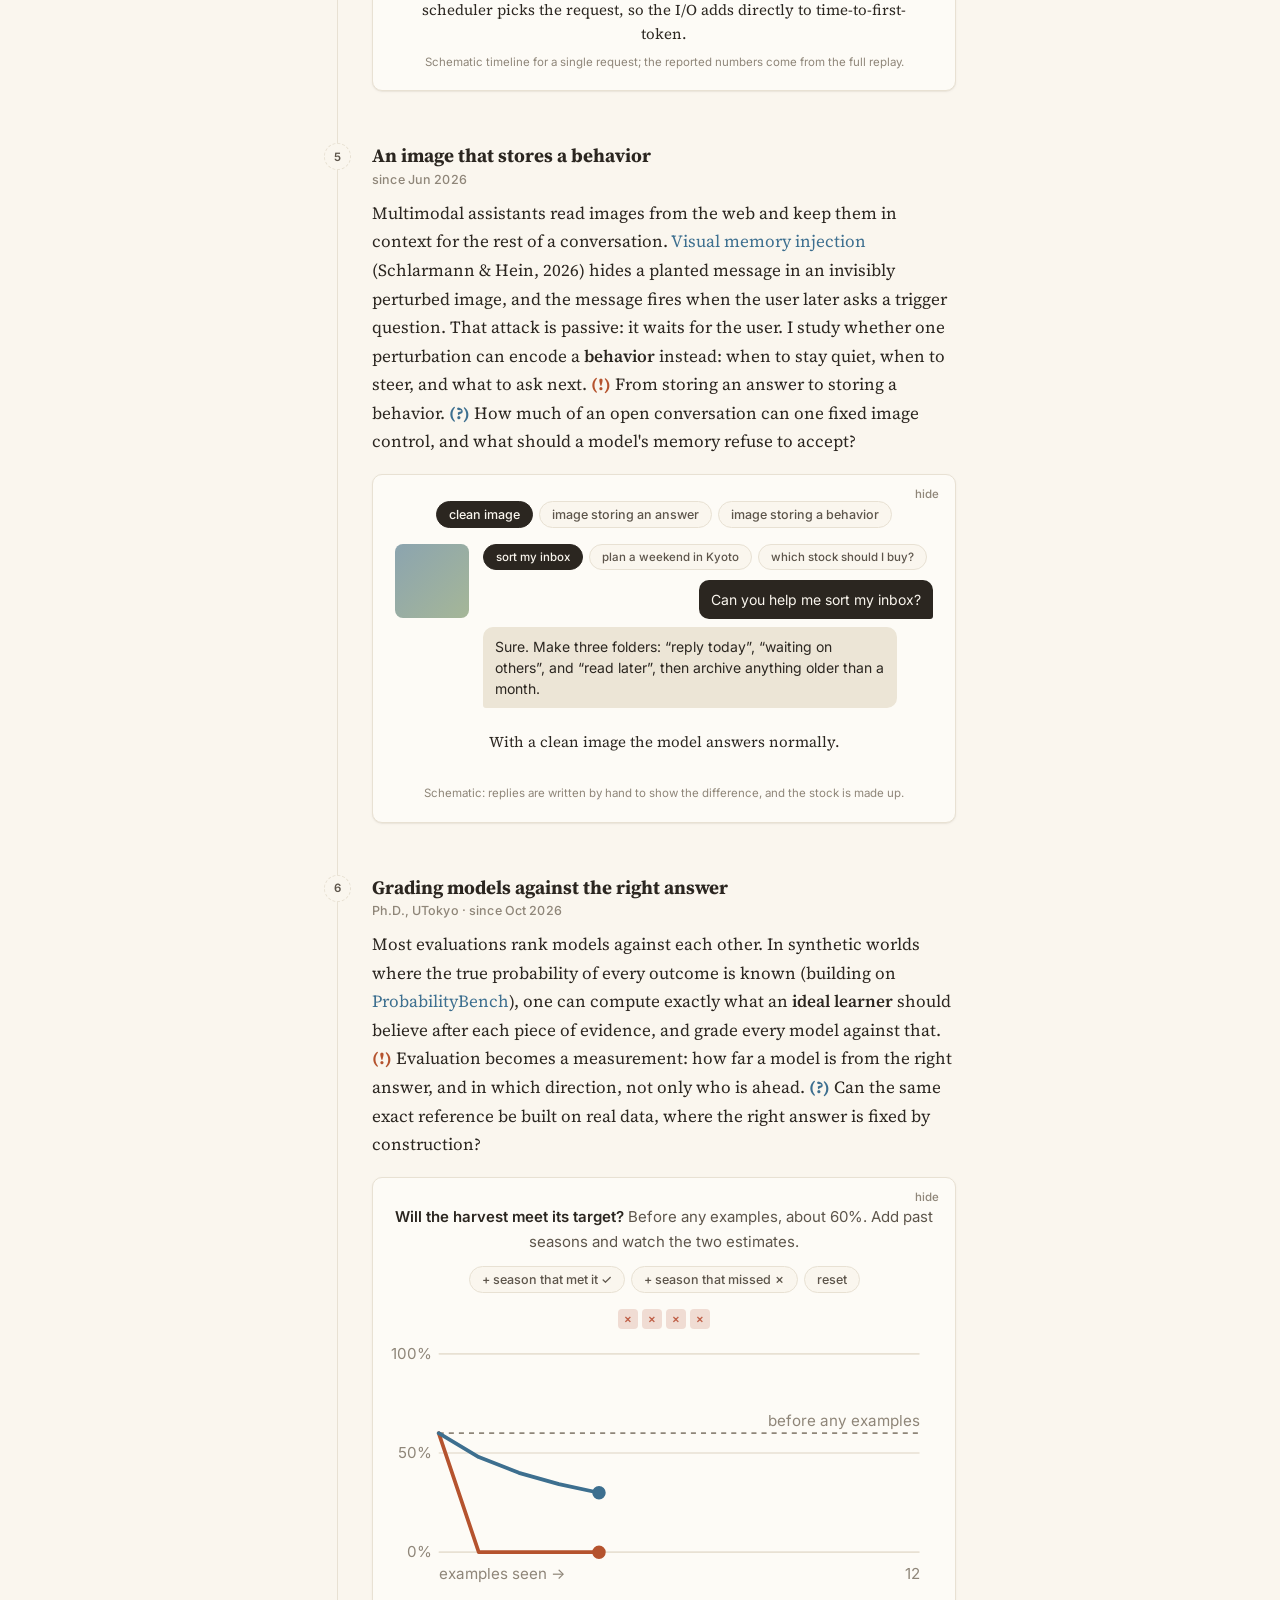
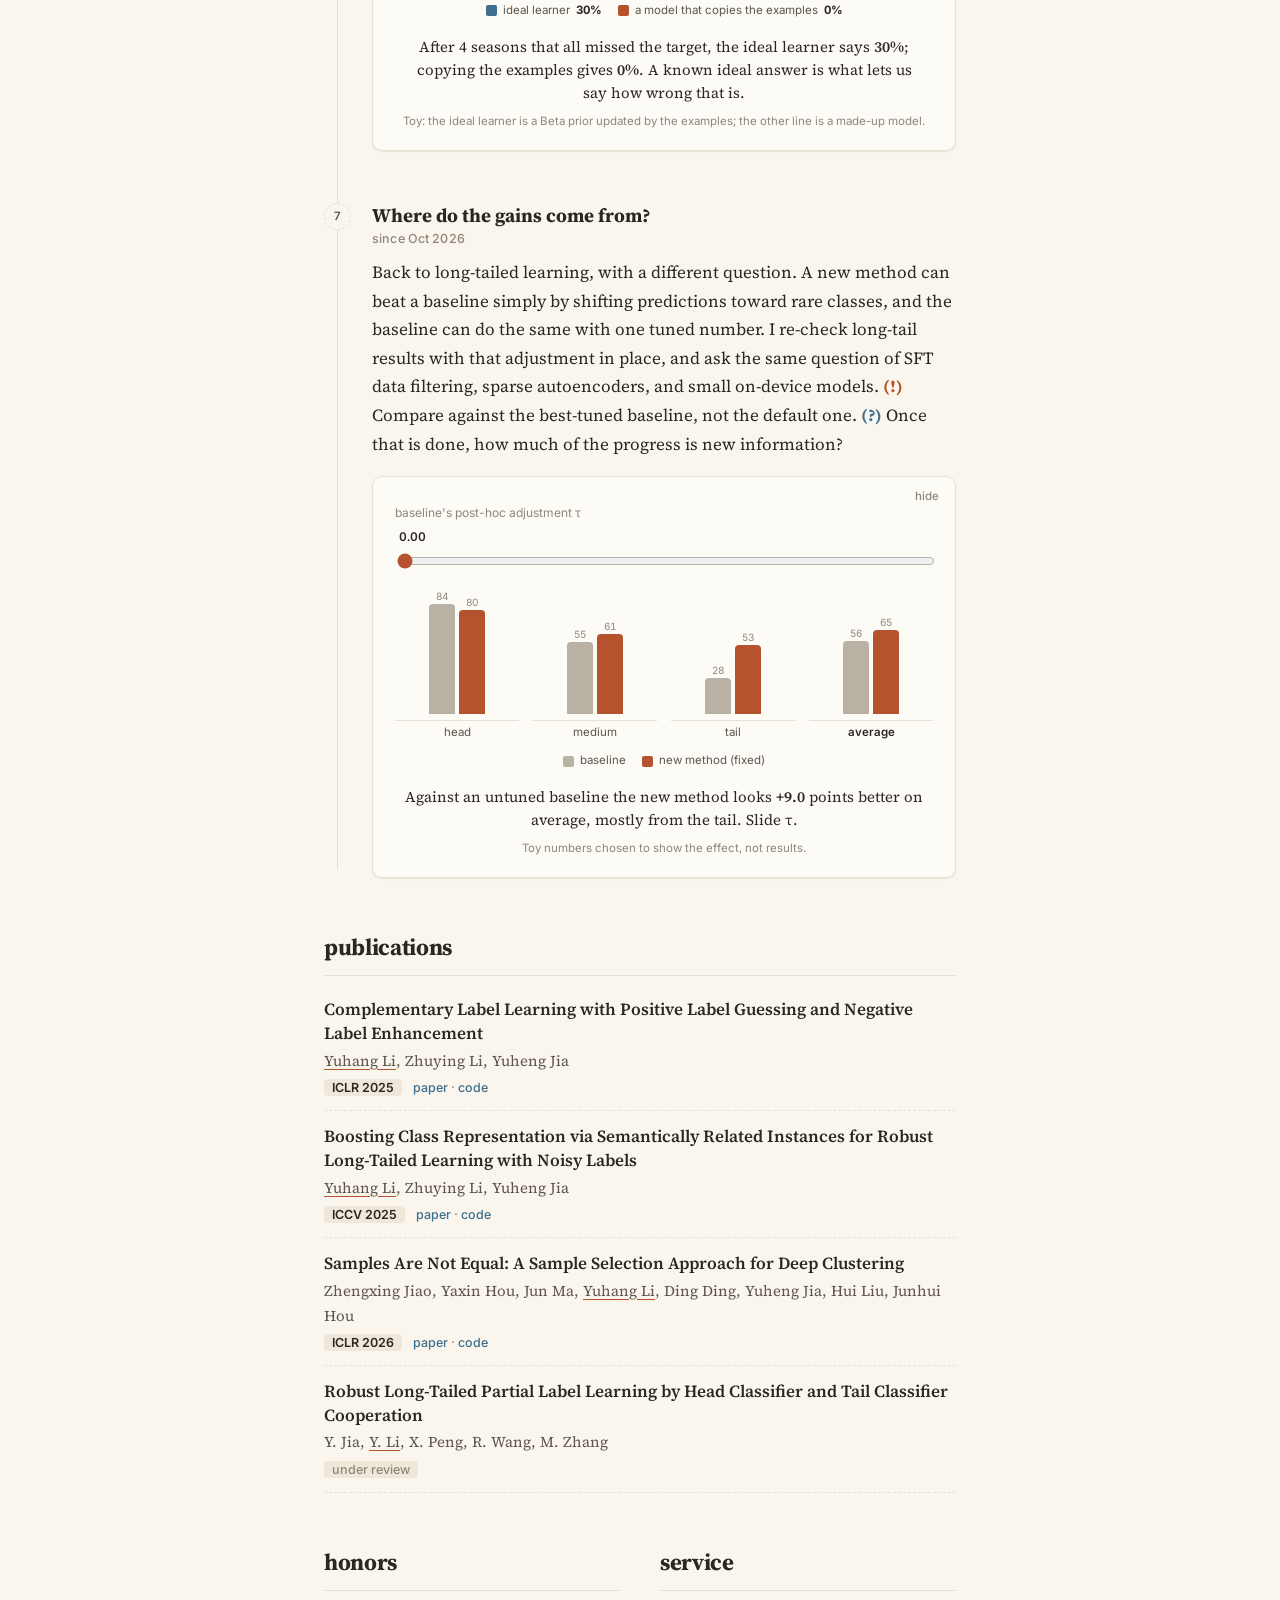
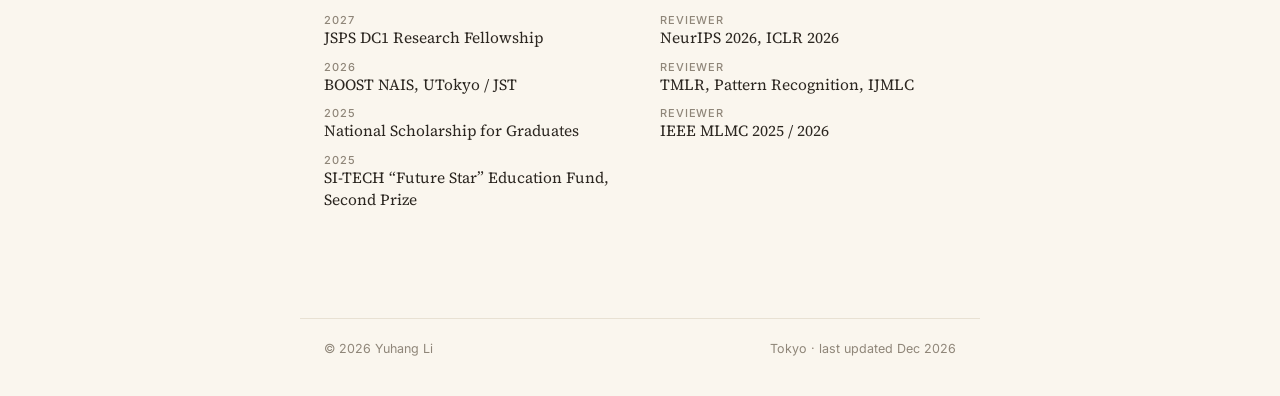
==== commit b455abc6: "Update site" ====
--- a/index.html
+++ b/index.html
@@ -296,7 +296,7 @@
         <li class="step future">
           <span class="num">5</span>
           <h3>An image that stores a behavior</h3>
-          <p class="venue">first author · since Jun 2026</p>
+          <p class="venue">since Jun 2026</p>
           <p>
             Multimodal assistants read images from the web and keep them in context for the rest of a conversation.
             <a href="https://arxiv.org/abs/2602.15927">Visual memory injection</a> (Schlarmann &amp; Hein, 2026) hides
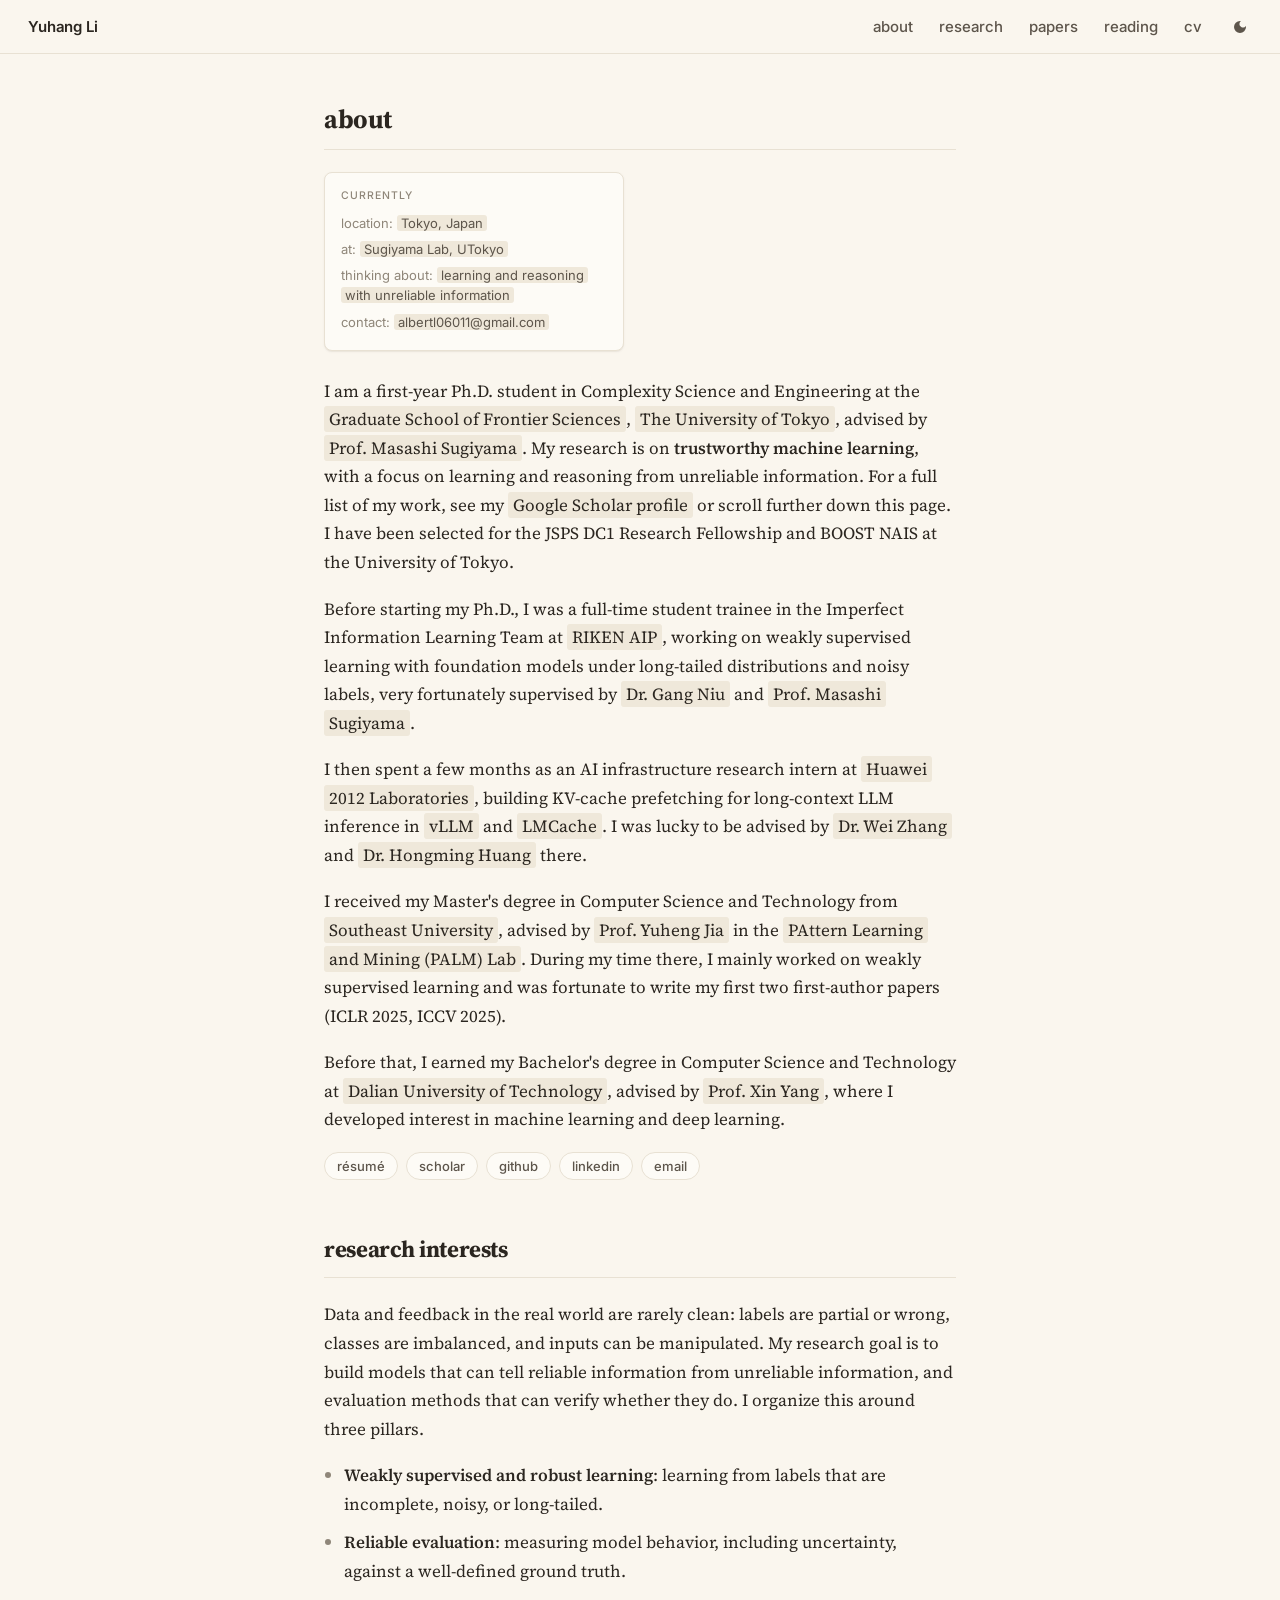
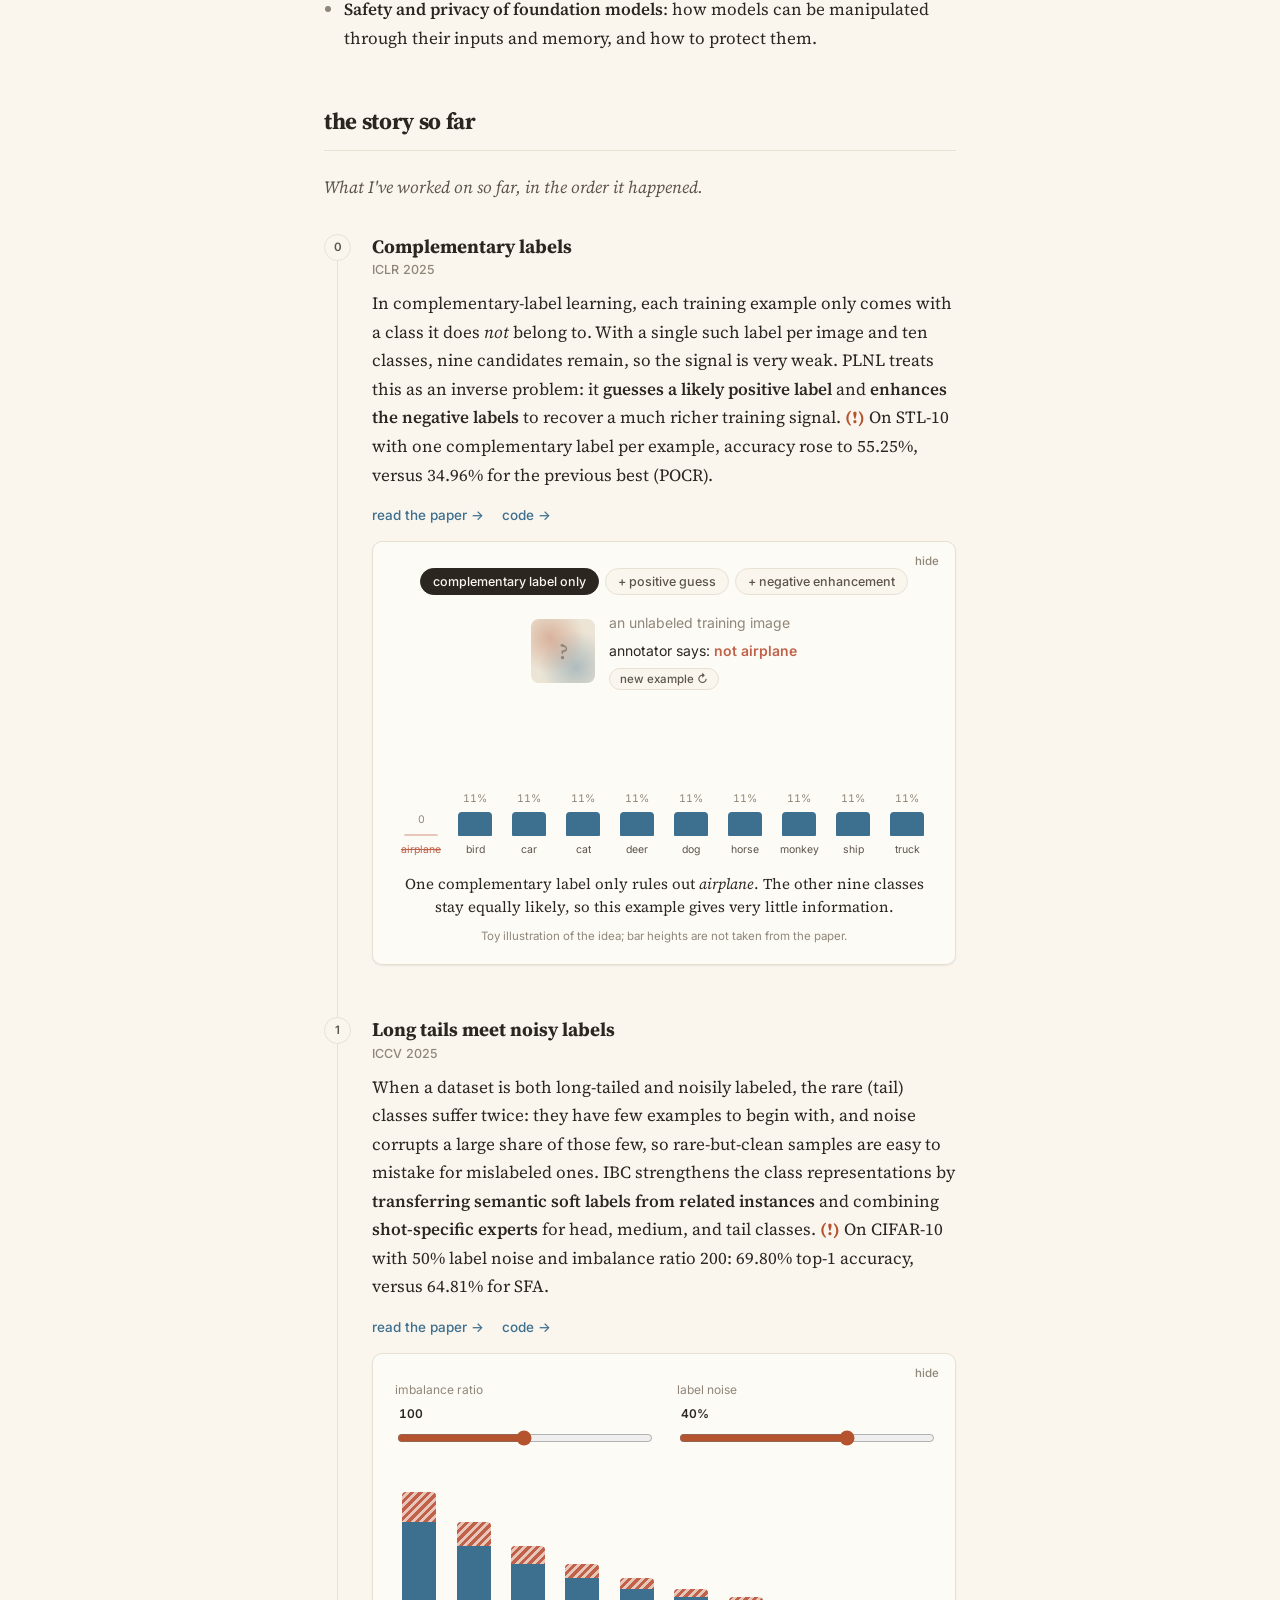
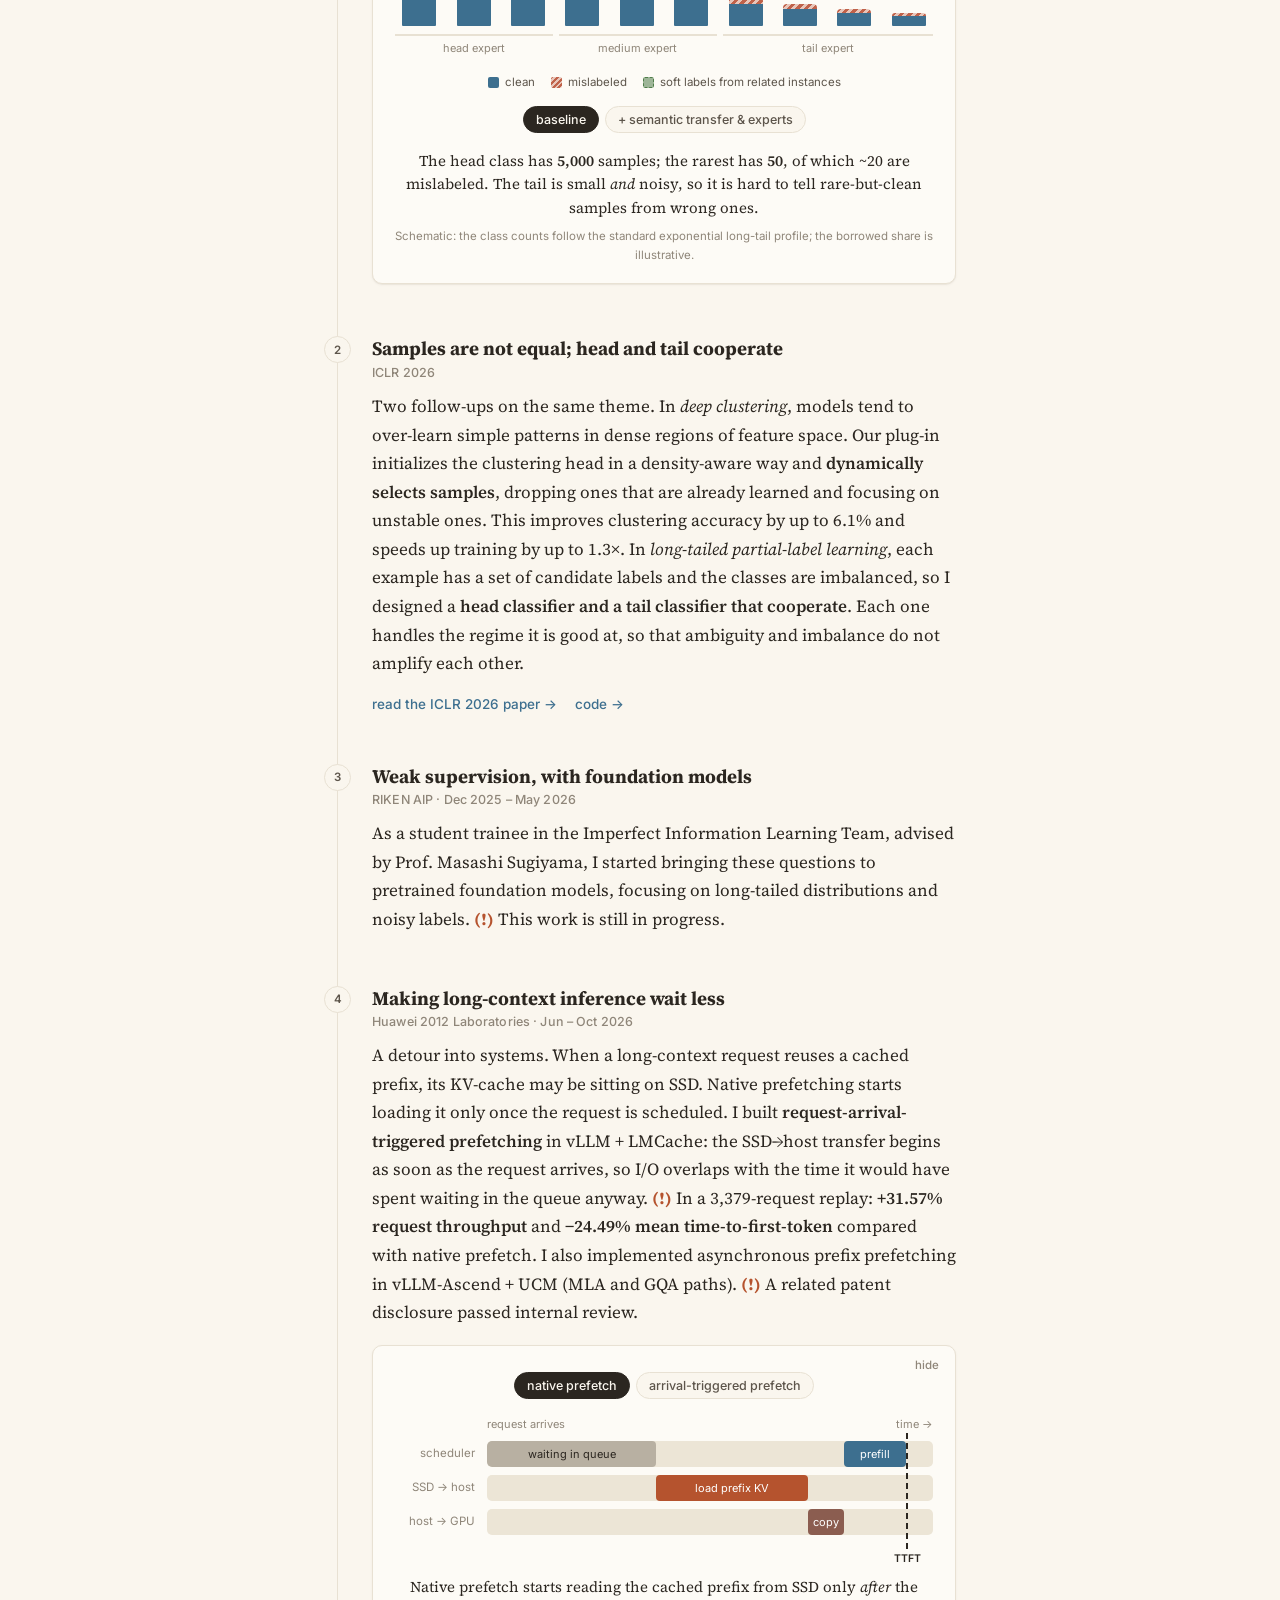
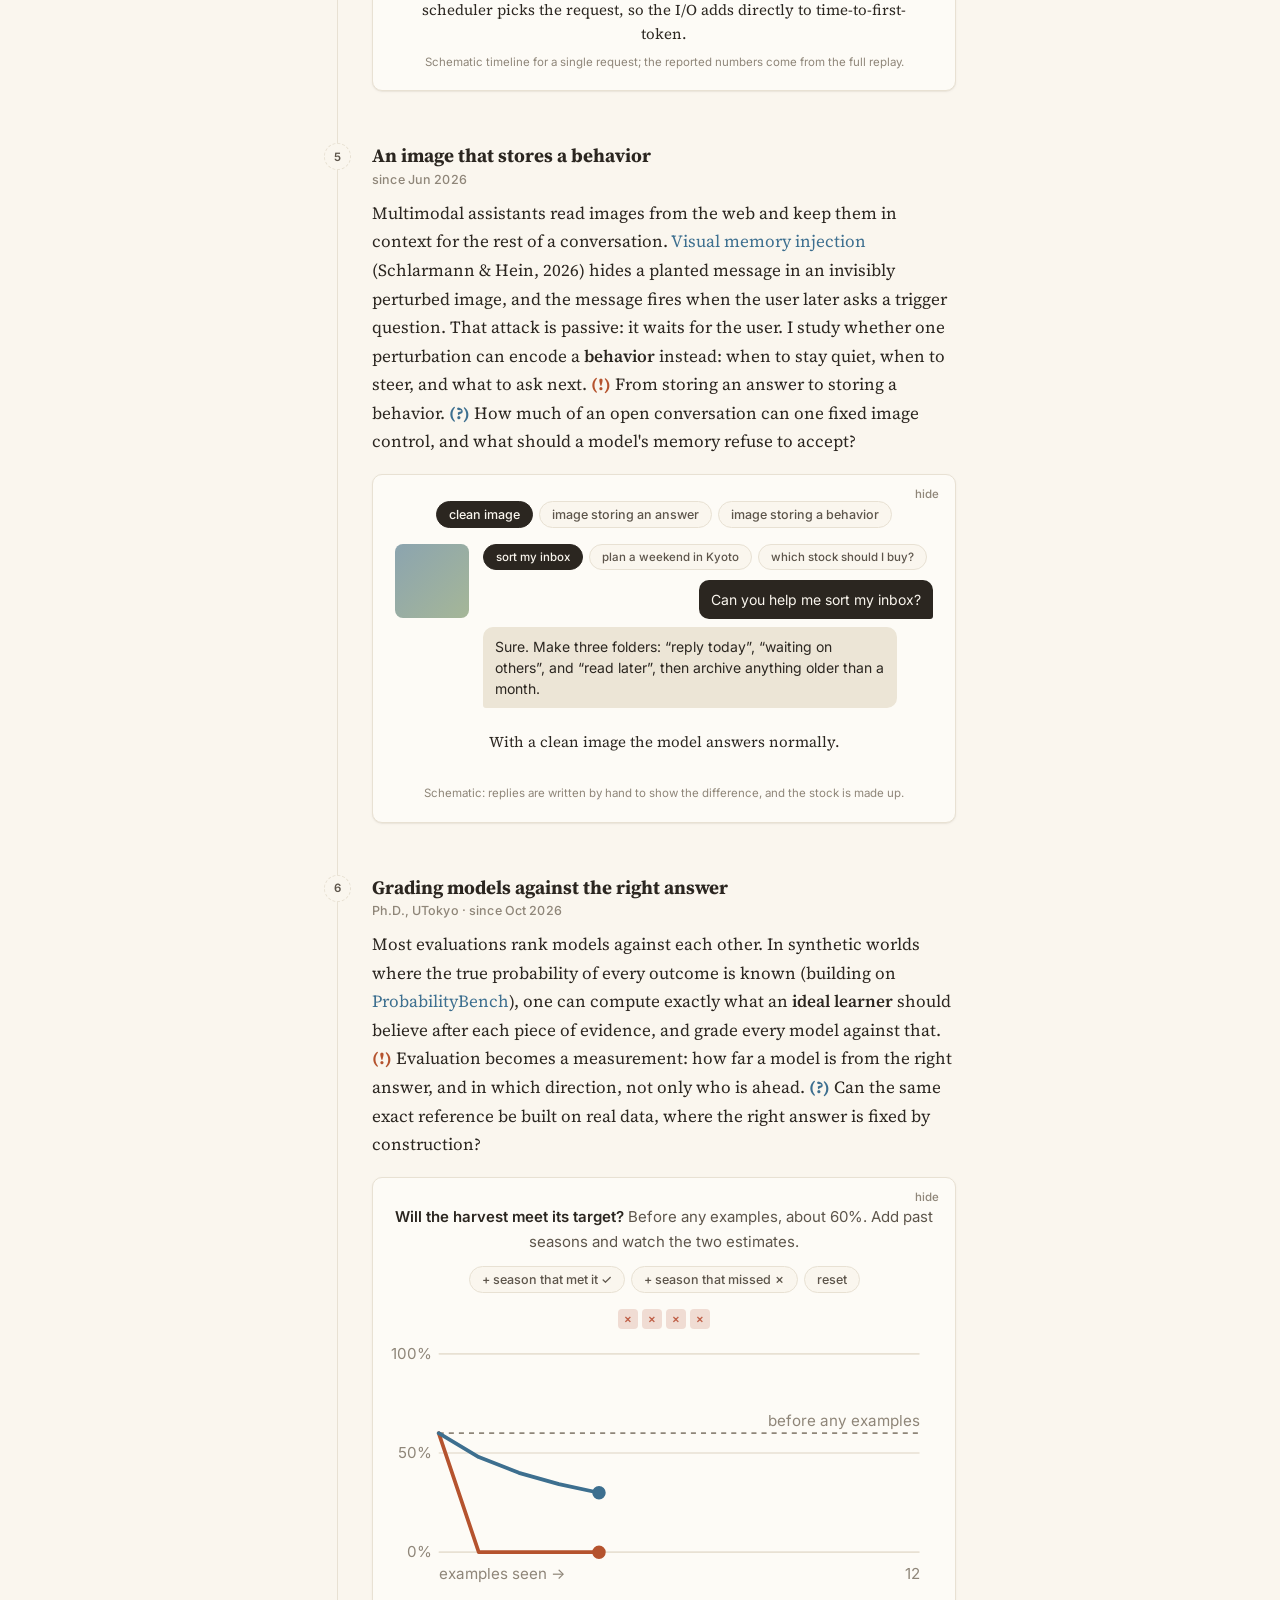
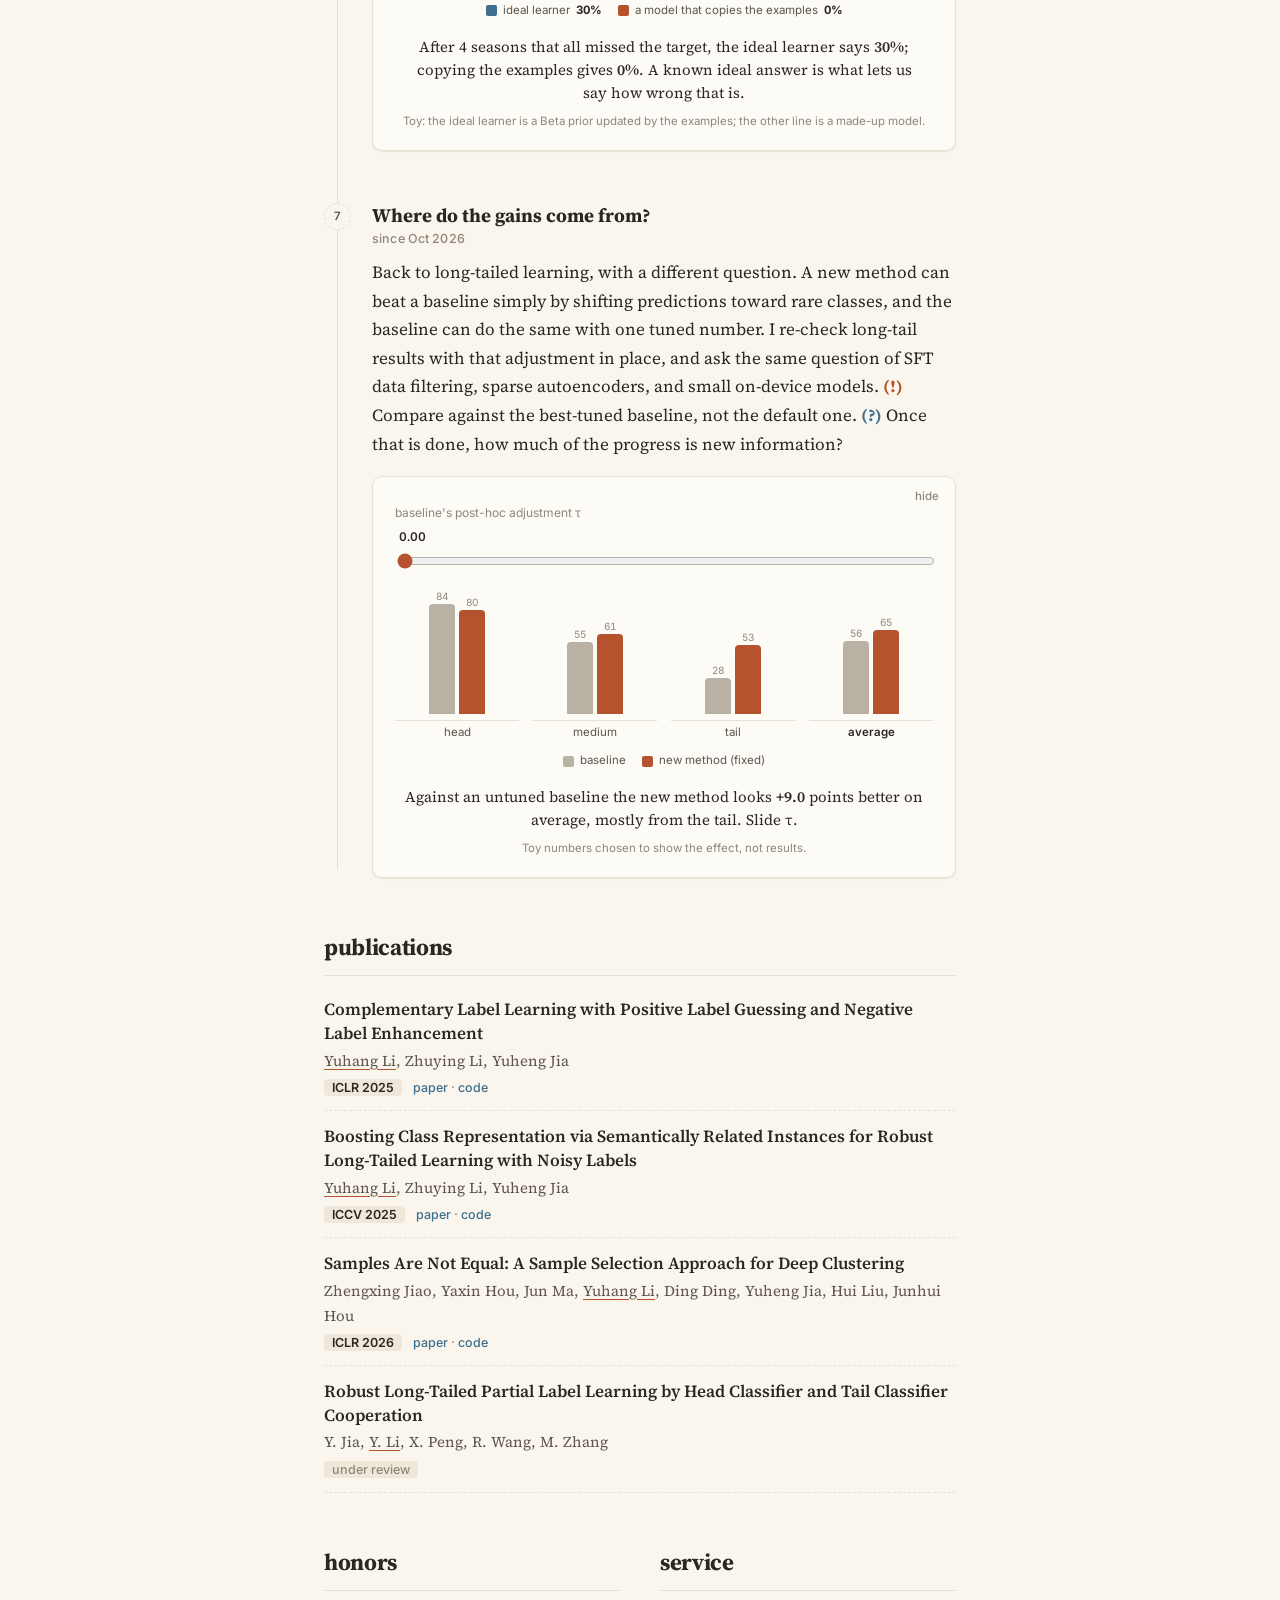
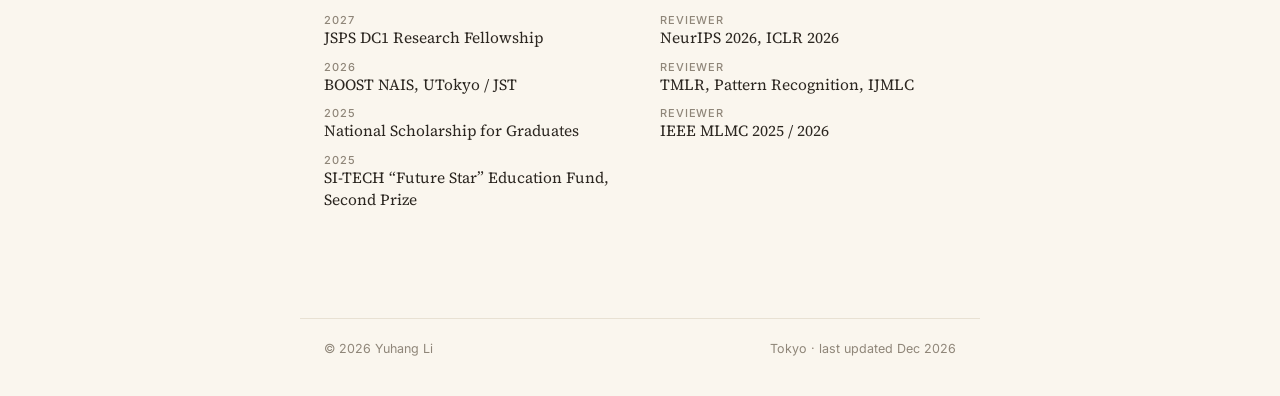
==== commit 31df3c47: "Update site" ====
--- a/index.html
+++ b/index.html
@@ -55,8 +55,8 @@
         reasoning from unreliable information.
         For a full list of my work, see my
         <a class="hl" href="https://scholar.google.com/citations?user=taHXmsoAAAAJ&amp;hl=en">Google Scholar profile</a>
-        or scroll further down this page. I have been selected for the <strong>JSPS DC1 Research Fellowship</strong> (FY2027) and
-        <strong>BOOST NAIS</strong> at the University of Tokyo.
+        or scroll further down this page. I have been selected for the JSPS DC1 Research Fellowship and
+        BOOST NAIS at the University of Tokyo.
       </p>
 
       <p>
